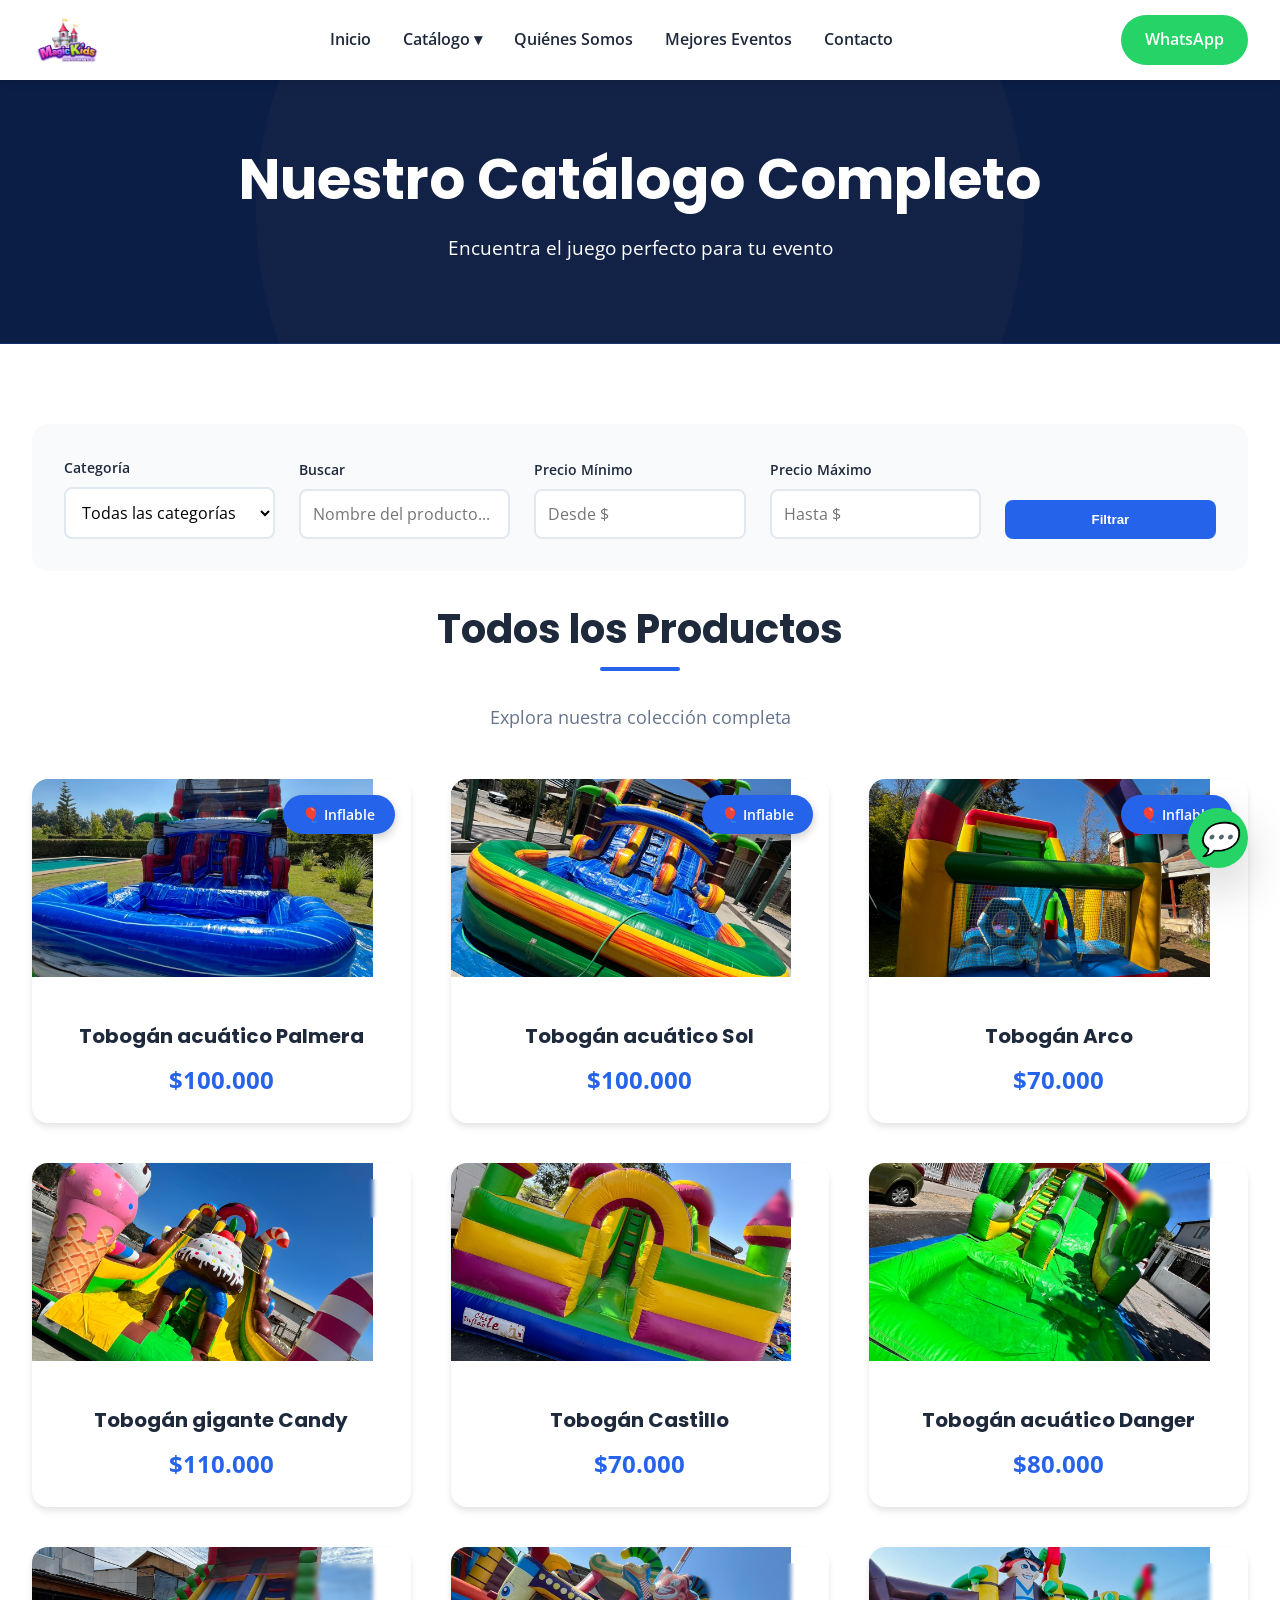
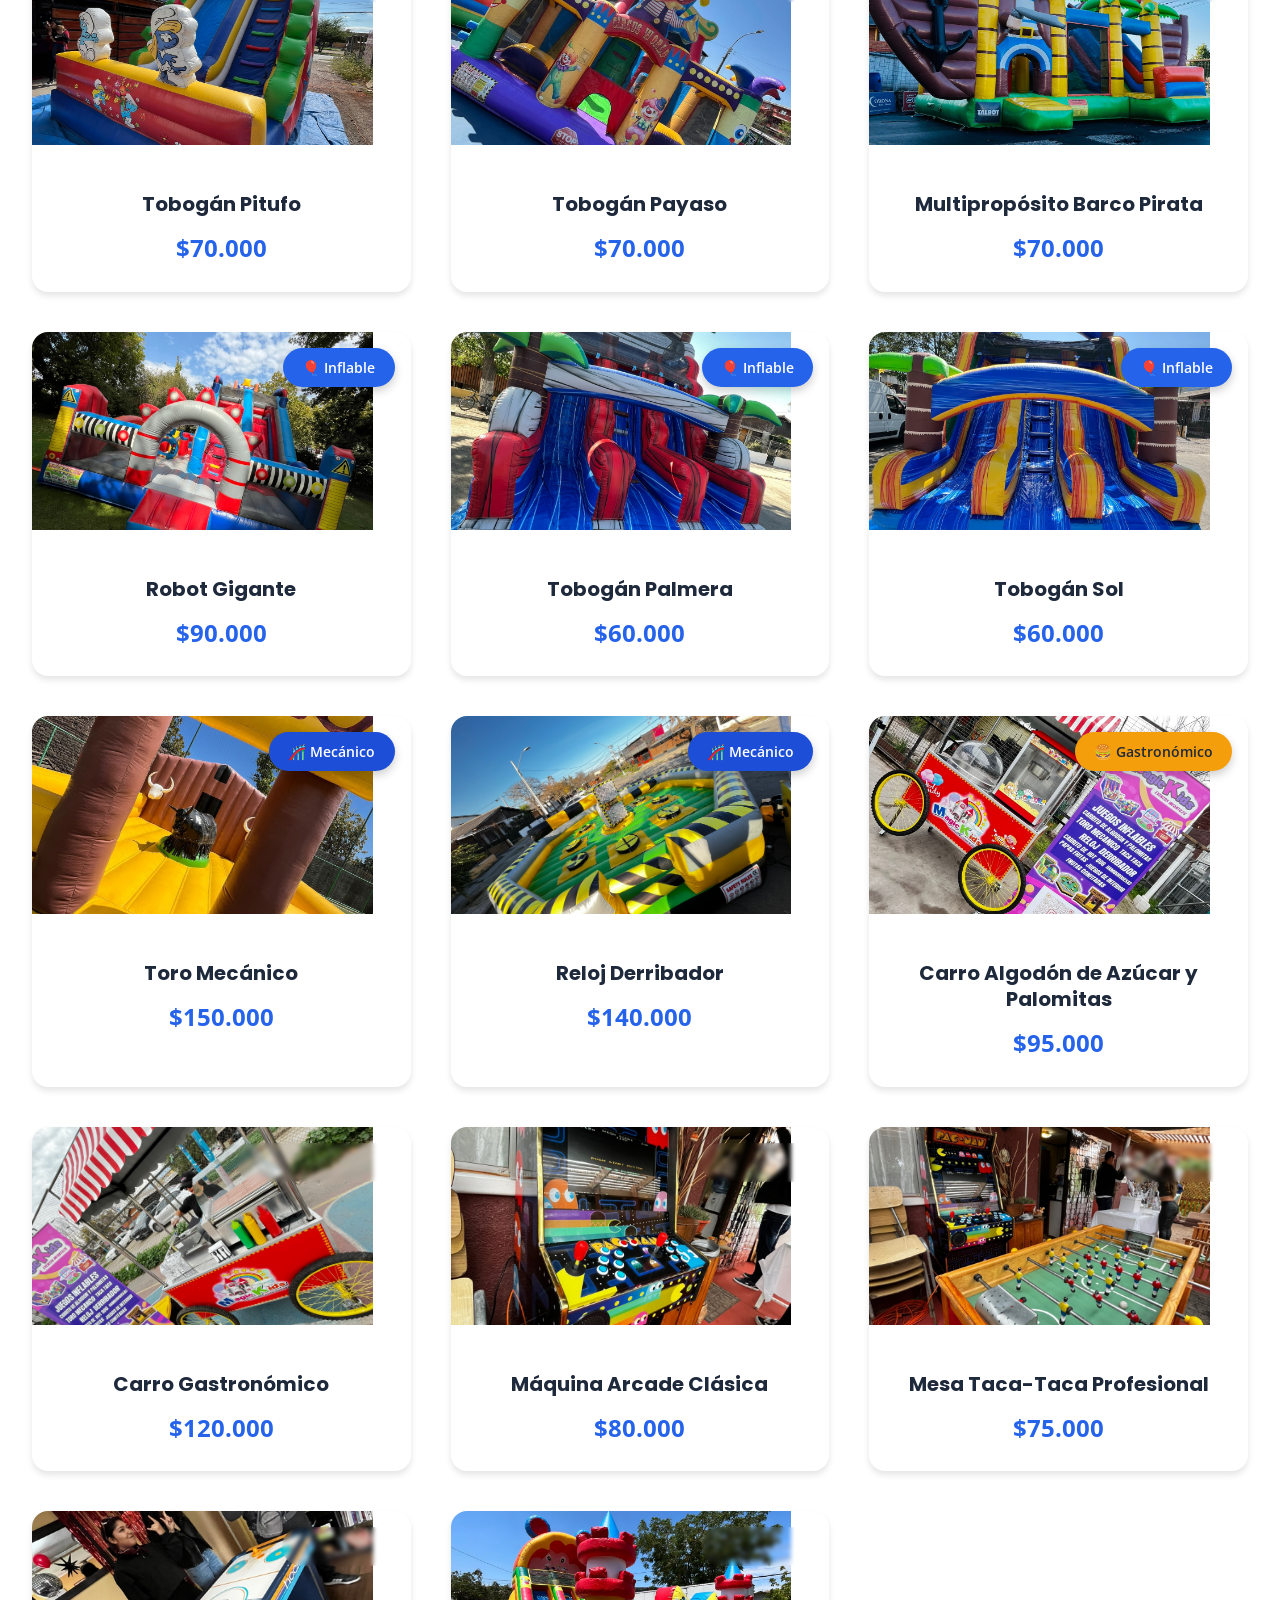
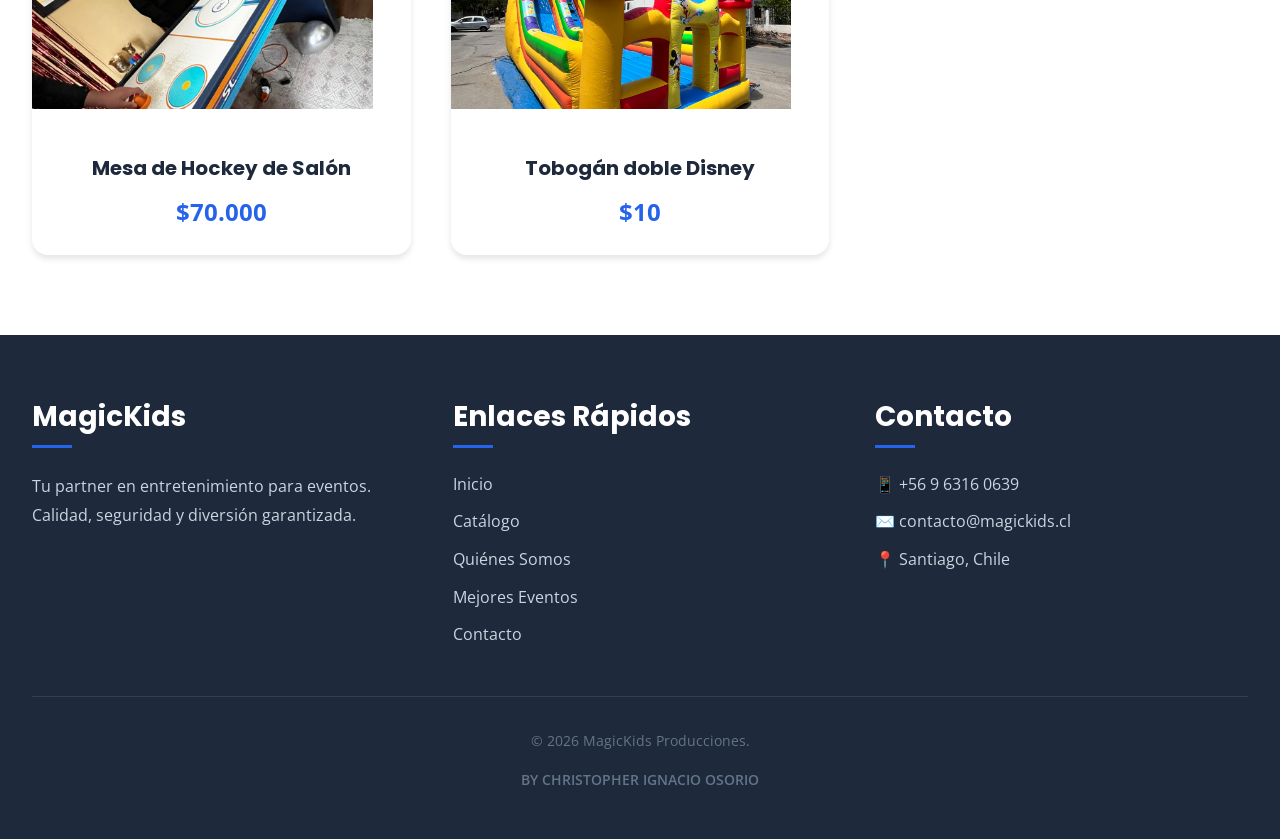
==== catalogo.html @ a9034b14 "mejorando diseño casi listo" ====
<!DOCTYPE html>
<html lang="es">
<head>
  <meta charset="UTF-8">
  <meta name="viewport" content="width=device-width, initial-scale=1.0">
  <title>Catálogo | MagicKids</title>
  <link rel="stylesheet" href="css/styles.css">
  <link rel="preconnect" href="https://fonts.googleapis.com">
  <link rel="preconnect" href="https://fonts.gstatic.com" crossorigin>
  <link href="https://fonts.googleapis.com/css2?family=Open+Sans:wght@400;500;600;700&family=Poppins:wght@600;700;800&display=swap" rel="stylesheet">
</head>
<body>

  <!-- LOADER -->
  <div class="loader" id="loader">
    <div class="loader-spinner"></div>
  </div>

  <!-- WHATSAPP FLOATING BUTTON -->
  <a href="https://wa.me/56912345678" class="whatsapp-float" target="_blank">
    <i>💬</i>
  </a>

  <!-- HEADER -->
  <header class="navbar" id="navbar">
    <div class="nav-left">
      <a href="index.html">
        <img src="assents/imagenes/logo.png" alt="MagicKids Logo" class="logo">
      </a>
    </div>

    <button class="mobile-menu-btn" id="mobile-menu-btn">☰</button>

    <nav class="nav-center" id="nav-center">
      <a href="index.html" class="nav-link">Inicio</a>

      <div class="dropdown" id="catalogo-dropdown">
        <span class="nav-link dropdown-toggle">Catálogo ▾</span>
        <div class="dropdown-menu">
          <a href="catalogo.html">Todos los Productos</a>
          <a href="catalogo.html?categoria=inflables">Juegos Inflables</a>
          <a href="catalogo.html?categoria=mecanicos">Juegos Mecánicos</a>
          <a href="catalogo.html?categoria=interior">Juegos de Salón</a>
          <a href="catalogo.html?categoria=carros">Carros Gastronómicos</a>
        </div>
      </div>

      <a href="quienes-somos.html" class="nav-link">Quiénes Somos</a>
      <a href="eventos.html" class="nav-link">Mejores Eventos</a>
      <a href="contacto.html" class="nav-link">Contacto</a>
    </nav>

    <div class="nav-right">
      <a href="https://wa.me/56912345678" class="btn-whatsapp" target="_blank">
        <span>WhatsApp</span>
      </a>
    </div>
  </header>

  <!-- HERO SECTION -->
  <section class="detalle-hero">
    <div class="container">
      <div style="text-align: center;">
        <h1 style="color: white;">Nuestro Catálogo Completo</h1>
        <p style="font-size: 1.2rem; margin-top: 1rem; color: white;">Encuentra el juego perfecto para tu evento</p>
      </div>
    </div>
  </section>

  <!-- CATÁLOGO SECTION -->
  <section class="section productos-section">
    <div class="container">
      <div class="filtros-container">
        <div class="filtros-grid">
          <div class="filtro-group">
            <label for="categoria">Categoría</label>
            <select id="categoria">
              <option value="">Todas las categorías</option>
              <option value="inflables">Juegos Inflables</option>
              <option value="mecanicos">Juegos Mecánicos</option>
              <option value="interior">Juegos de Salón</option>
              <option value="carros">Carros Gastronómicos</option>
            </select>
          </div>
          <div class="filtro-group">
            <label for="busqueda">Buscar</label>
            <input type="text" id="busqueda" placeholder="Nombre del producto...">
          </div>
          <div class="filtro-group">
            <label for="precio-min">Precio Mínimo</label>
            <input type="number" id="precio-min" placeholder="Desde $">
          </div>
          <div class="filtro-group">
            <label for="precio-max">Precio Máximo</label>
            <input type="number" id="precio-max" placeholder="Hasta $">
          </div>
          <div class="filtro-group">
            <button class="btn-filtrar" id="btn-filtrar">Filtrar</button>
          </div>
        </div>
      </div>

      <div class="section-title">
        <h2 id="titulo-catalogo">Todos los Productos</h2>
        <p id="subtitulo-catalogo">Explora nuestra colección completa</p>
      </div>

      <div id="lista-productos">
        <!-- Se llenará con JavaScript -->
      </div>

      <div id="sin-resultados" style="text-align: center; padding: 3rem; display: none;">
        <h3>No se encontraron productos</h3>
        <p style="color: var(--gray); margin-top: 1rem;">Intenta ajustar los filtros o buscar otro término</p>
        <button class="btn btn-primary" style="margin-top: 1.5rem;" onclick="resetearFiltros()">Resetear Filtros</button>
      </div>
    </div>
  </section>

  <!-- FOOTER -->
  <footer class="footer">
    <div class="container">
      <div class="footer-grid">
        <div class="footer-col">
          <h3>MagicKids</h3>
          <p style="color: #cbd5e1; line-height: 1.8;">
            Tu partner en entretenimiento para eventos. Calidad, seguridad y diversión garantizada.
          </p>
        </div>
        <div class="footer-col">
          <h3>Enlaces Rápidos</h3>
          <div class="footer-links">
            <a href="index.html">Inicio</a>
            <a href="catalogo.html">Catálogo</a>
            <a href="quienes-somos.html">Quiénes Somos</a>
            <a href="eventos.html">Mejores Eventos</a>
            <a href="contacto.html">Contacto</a>
          </div>
        </div>
        <div class="footer-col">
          <h3>Contacto</h3>
          <div class="footer-contacto">
            <p>📱 +56 9 6316 0639</p>
            <p>✉️ contacto@magickids.cl</p>
            <p>📍 Santiago, Chile</p>
          </div>
        </div>
        
      </div>
      <div class="footer-bottom">
        <p>&copy; 2026 MagicKids Producciones.</p>
        <a href="https://wa.me/56937073605"> <p > BY CHRISTOPHER IGNACIO OSORIO</p></a>
      </div>
    </div>
  </footer>

  <script>
    // ==============================
    // VARIABLES GLOBALES
    // ==============================
    let productosGlobal = [];
    const WHATSAPP = "56912345678";

    // ==============================
    // CARGAR PRODUCTOS AL INICIAR
    // ==============================
    document.addEventListener('DOMContentLoaded', () => {
      // Ocultar loader después de 300ms
      setTimeout(() => {
        const loader = document.getElementById('loader');
        if (loader) loader.classList.add('hidden');
      }, 300);

      // Cargar productos
      fetch('data/productos.json')
        .then(response => {
          if (!response.ok) throw new Error('Error al cargar productos');
          return response.json();
        })
        .then(productos => {
          productosGlobal = productos;
          aplicarFiltroURL();
          configurarEventos();
        })
        .catch(error => {
          console.error('Error:', error);
          mostrarError('No se pudieron cargar los productos');
        });

      // Configurar navbar y menú móvil
      configurarNavbar();
    });

    // ==============================
    // CONFIGURAR EVENTOS DE FILTROS
    // ==============================
    function configurarEventos() {
      const btnFiltrar = document.getElementById('btn-filtrar');
      const categoria = document.getElementById('categoria');
      const busqueda = document.getElementById('busqueda');
      const precioMin = document.getElementById('precio-min');
      const precioMax = document.getElementById('precio-max');

      if (btnFiltrar) {
        btnFiltrar.addEventListener('click', aplicarFiltrosManuales);
      }

      if (categoria) {
        categoria.addEventListener('change', aplicarFiltrosManuales);
      }

      if (busqueda) {
        busqueda.addEventListener('keyup', (e) => {
          if (e.key === 'Enter') aplicarFiltrosManuales();
        });
      }

      if (precioMin) {
        precioMin.addEventListener('change', aplicarFiltrosManuales);
      }

      if (precioMax) {
        precioMax.addEventListener('change', aplicarFiltrosManuales);
      }
    }

    // ==============================
    // APLICAR FILTRO DESDE URL
    // ==============================
    function aplicarFiltroURL() {
      const params = new URLSearchParams(window.location.search);
      const categoria = params.get("categoria");

      if (!categoria) {
        actualizarTitulo('Todos los Productos', 'Explora nuestra colección completa');
        renderizar(productosGlobal);
        return;
      }

      const nombreCategoria = {
        'inflables': 'Juegos Inflables',
        'mecanicos': 'Juegos Mecánicos',
        'interior': 'Juegos de Salón',
        'carros': 'Carros Gastronómicos'
      }[categoria] || 'Productos';

      const descripcionCategoria = {
        'inflables': 'Toboganes, castillos y juegos inflables para todas las edades',
        'mecanicos': 'Juegos mecánicos emocionantes para tu evento',
        'interior': 'Entretenimiento para espacios cerrados',
        'carros': 'Carros gastronómicos para deleitar a tus invitados'
      }[categoria] || 'Nuestra selección de productos';

      actualizarTitulo(nombreCategoria, descripcionCategoria);

      const filtrados = productosGlobal.filter(p => p.categoria === categoria);
      renderizar(filtrados);
    }

    // ==============================
    // APLICAR FILTROS MANUALES
    // ==============================
    function aplicarFiltrosManuales() {
      const categoria = document.getElementById('categoria')?.value || '';
      const busqueda = document.getElementById('busqueda')?.value.toLowerCase() || '';
      const precioMin = document.getElementById('precio-min')?.value || '';
      const precioMax = document.getElementById('precio-max')?.value || '';

      let filtrados = [...productosGlobal];

      // Filtro por categoría
      if (categoria) {
        filtrados = filtrados.filter(p => p.categoria === categoria);
      }

      // Filtro por búsqueda
      if (busqueda) {
        filtrados = filtrados.filter(p => 
          p.nombre.toLowerCase().includes(busqueda) ||
          p.descripcion.toLowerCase().includes(busqueda)
        );
      }

      // Filtro por precio mínimo
      if (precioMin) {
        filtrados = filtrados.filter(p => p.precio >= parseInt(precioMin));
      }

      // Filtro por precio máximo
      if (precioMax) {
        filtrados = filtrados.filter(p => p.precio <= parseInt(precioMax));
      }

      // Actualizar título
      if (categoria || busqueda || precioMin || precioMax) {
        actualizarTitulo('Resultados de Búsqueda', `${filtrados.length} productos encontrados`);
      } else {
        actualizarTitulo('Todos los Productos', 'Explora nuestra colección completa');
      }

      renderizar(filtrados);
    }

    // ==============================
    // ACTUALIZAR TÍTULO Y SUBTÍTULO
    // ==============================
    function actualizarTitulo(titulo, subtitulo) {
      const tituloEl = document.getElementById('titulo-catalogo');
      const subtituloEl = document.getElementById('subtitulo-catalogo');
      
      if (tituloEl) tituloEl.textContent = titulo;
      if (subtituloEl) subtituloEl.textContent = subtitulo;
    }

    // ==============================
    // RENDERIZAR PRODUCTOS
    // ==============================
    function renderizar(productos) {
      const contenedor = document.getElementById("lista-productos");
      const sinResultados = document.getElementById("sin-resultados");

      if (!contenedor) return;

      // Mostrar u ocultar mensaje de sin resultados
      if (sinResultados) {
        sinResultados.style.display = productos.length === 0 ? 'block' : 'none';
      }

      contenedor.innerHTML = "";

      if (productos.length === 0) {
        contenedor.innerHTML = '<p style="text-align: center; padding: 2rem; color: var(--gray);">No hay productos para mostrar.</p>';
        return;
      }

      productos.forEach(p => {
        // Verificar disponibilidad (por defecto true si no existe el campo)
        const disponible = p.disponible !== false && p.disponible !== undefined ? p.disponible : true;

        // Clases y textos para badges
        const badgeClass = disponible 
          ? {
              'inflables': 'badge-inflables',
              'mecanicos': 'badge-mecanicos',
              'interior': 'badge-interior',
              'carros': 'badge-carros'
            }[p.categoria] || 'badge-inflables'
          : 'badge-no-disponible';

        const badgeText = disponible
          ? {
              'inflables': '🎈 Inflable',
              'mecanicos': '🎢 Mecánico',
              'interior': '🎮 Interior',
              'carros': '🍔 Gastronómico'
            }[p.categoria] || 'Producto'
          : '❌ NO DISPONIBLE';

        const card = document.createElement("div");
        card.className = `producto ${disponible ? '' : 'producto-no-disponible'}`;
        
        card.innerHTML = `
          <div class="img-box">
            <span class="producto-badge ${badgeClass}">${badgeText}</span>
            <img src="assents/imagenes/${p.imagenes[0]}" alt="${p.nombre}">
          </div>
          <div class="producto-info">
            <h3>${p.nombre}</h3>
            <p>$${p.precio.toLocaleString('es-CL')}</p>
          </div>
        `;

        // Solo permitir clic si está disponible
        if (disponible) {
          card.onclick = () => {
            window.location.href = `detalle-producto.html?id=${p.id}`;
          };
        }

        contenedor.appendChild(card);
      });
    }

    // ==============================
    // RESETAR FILTROS
    // ==============================
    function resetearFiltros() {
      if (document.getElementById('categoria')) document.getElementById('categoria').value = '';
      if (document.getElementById('busqueda')) document.getElementById('busqueda').value = '';
      if (document.getElementById('precio-min')) document.getElementById('precio-min').value = '';
      if (document.getElementById('precio-max')) document.getElementById('precio-max').value = '';
      
      // Resetear URL
      window.history.pushState({}, '', 'catalogo.html');
      
      // Volver a cargar todos los productos
      actualizarTitulo('Todos los Productos', 'Explora nuestra colección completa');
      renderizar(productosGlobal);
    }

    // ==============================
    // MOSTRAR ERROR
    // ==============================
    function mostrarError(mensaje) {
      const contenedor = document.getElementById("lista-productos");
      if (contenedor) {
        contenedor.innerHTML = `
          <div style="text-align: center; padding: 3rem; background: white; border-radius: 16px; box-shadow: var(--shadow-sm);">
            <div style="font-size: 3rem; margin-bottom: 1rem;">⚠️</div>
            <h3 style="color: var(--danger); margin-bottom: 1rem;">Error</h3>
            <p style="color: var(--gray); margin-bottom: 1.5rem;">${mensaje}</p>
            <button class="btn btn-primary" onclick="location.reload()">Recargar Página</button>
          </div>
        `;
      }
    }

    // ==============================
    // CONFIGURAR NAVBAR
    // ==============================
    function configurarNavbar() {
      // Efecto scroll navbar
      window.addEventListener('scroll', () => {
        const navbar = document.getElementById('navbar');
        if (navbar) {
          navbar.classList.toggle('scrolled', window.scrollY > 50);
        }
      });

      // Menú móvil
      const mobileMenuBtn = document.getElementById('mobile-menu-btn');
      const navCenter = document.getElementById('nav-center');
      const dropdownToggle = document.querySelector('.dropdown-toggle');

      if (mobileMenuBtn && navCenter) {
        mobileMenuBtn.addEventListener('click', () => {
          navCenter.classList.toggle('active');
          mobileMenuBtn.textContent = navCenter.classList.contains('active') ? '✕' : '☰';
        });
      }

      if (dropdownToggle) {
        dropdownToggle.addEventListener('click', (e) => {
          if (window.innerWidth <= 768) {
            e.preventDefault();
            document.querySelector('.dropdown').classList.toggle('active');
          }
        });
      }
    }
  </script>
</body>
</html>
---- css/styles.css ----
/* ========================================
   MAGIC KIDS - ESTILOS COMPLETOS
   ======================================== */




/* ===== HERO SECTION (FIX CENTRADO) ===== */
.hero {
  height: calc(100vh - 80px);
  position: relative;
  overflow: hidden;
  background: black;
  display: flex;
  align-items: center;
  justify-content: center;
  text-align: center;
}

/* VIDEO */
.hero-video {
  position: absolute;
  inset: 0;
  width: 100%;
  height: 100%;
  object-fit: cover;
  z-index: 0;
}

/* OVERLAY */
.hero-overlay {
  position: absolute;
  inset: 0;
  background: linear-gradient(
    rgba(0, 0, 0, 0.55),
    rgba(0, 0, 0, 0.55)
  );
  z-index: 1;
}

/* CONTENIDO */
.hero-content {
  position: relative;
  z-index: 2;
  max-width: 900px;
  padding: 0 2rem;
  display: flex;
  flex-direction: column;
  align-items: center;
}

/* TEXTO */
.hero-content h1 {
  font-size: 4rem;
  margin-bottom: 1.5rem;
  color: white;
  text-shadow: 0 4px 20px rgba(0,0,0,0.6);
}

.hero-content p {
  font-size: 1.5rem;
  margin-bottom: 2.5rem;
  color: rgba(255,255,255,0.95);
  text-shadow: 0 2px 10px rgba(0,0,0,0.5);
}

/* BOTONES */
.hero-buttons {
  display: flex;
  gap: 1rem;
  justify-content: center;
}

/* RESPONSIVE */
@media (max-width: 768px) {
  .hero-content h1 {
    font-size: 2.4rem;
  }

  .hero-content p {
    font-size: 1.15rem;
  }

  .hero-buttons {
    flex-direction: column;
    width: 100%;
  }

  .hero-buttons a {
    width: 100%;
    text-align: center;
  }
}




/* ===== VARIABLES GLOBALES ===== */
:root {
  --primary: #2563eb;
  --primary-dark: #1d4ed8;
  --secondary: #1d4ed8;
  --secondary-dark: #ea580c;
  --dark: #1e293b;
  --light: #f8fafc;
  --gray: #64748b;
  --success: #10b981;
  --warning: #f59e0b;
  --danger: #ef4444;
  --shadow-sm: 0 4px 6px rgba(0,0,0,0.1);
  --shadow-md: 0 10px 25px rgba(0,0,0,0.15);
  --shadow-lg: 0 20px 50px rgba(0,0,0,0.2);
  --radius-sm: 8px;
  --radius-md: 16px;
  --radius-lg: 24px;
  --radius-full: 9999px;
  --transition: all 0.3s ease;
}

/* ===== RESET Y BASE ===== */
* {
  margin: 0;
  padding: 0;
  box-sizing: border-box;
}

html {
  scroll-behavior: smooth;
}

body {
  font-family: 'Open Sans', -apple-system, BlinkMacSystemFont, 'Segoe UI', Roboto, sans-serif;
  background-color: var(--light);
  color: var(--dark);
  line-height: 1.6;
  overflow-x: hidden;
}

/* ===== TYPOGRAPHY ===== */
h1, h2, h3, h4, h5, h6 {
  font-family: 'Poppins', 'Open Sans', sans-serif;
  font-weight: 700;
  line-height: 1.3;
  margin-bottom: 1rem;
  color: var(--dark);
}

h1 { font-size: 3.5rem; }
h2 { font-size: 2.5rem; }
h3 { font-size: 1.75rem; }
h4 { font-size: 1.5rem; }
h5 { font-size: 1.25rem; }
h6 { font-size: 1rem; }

p {
  margin-bottom: 1rem;
  color: var(--gray);
}

a {
  text-decoration: none;
  color: inherit;
  transition: var(--transition);
}

img {
  max-width: 100%;
  height: auto;
  display: block;
}

/* ===== UTILITIES ===== */
.container {
  width: 100%;
  max-width: 1400px;
  margin: 0 auto;
  padding: 0 2rem;
}

.section {
  padding: 5rem 0;
}

.section-title {
  text-align: center;
  margin-bottom: 3rem;
}

.section-title h2 {
  font-size: 2.5rem;
  color: var(--dark);
  position: relative;
  display: inline-block;
  padding-bottom: 1rem;
}

.section-title h2::after {
  content: '';
  position: absolute;
  bottom: 0;
  left: 50%;
  transform: translateX(-50%);
  width: 80px;
  height: 4px;
  background: var(--primary);
  border-radius: var(--radius-full);
}

.section-title p {
  color: var(--gray);
  margin-top: 1rem;
  font-size: 1.1rem;
}

.btn {
  display: inline-block;
  padding: 1rem 2.5rem;
  border-radius: var(--radius-full);
  font-weight: 600;
  text-align: center;
  cursor: pointer;
  transition: var(--transition);
  border: none;
  font-size: 1rem;
}

.btn-primary {
  background: var(--primary);
  color: white;
}

.btn-primary:hover {
  background: var(--primary-dark);
  transform: translateY(-2px);
  box-shadow: var(--shadow-md);
}

.btn-secondary {
  background: var(--secondary);
  color: white;
}

.btn-secondary:hover {
  background: var(--secondary-dark);
  transform: translateY(-2px);
  box-shadow: var(--shadow-md);
}

.btn-outline {
  background: transparent;
  border: 2px solid var(--primary);
  color: var(--primary);
}

.btn-outline:hover {
  background: var(--primary);
  color: white;
}

/* ===== NAVBAR ===== */
.navbar {
  position: sticky;
  top: 0;
  height: 80px;
  background: white;
  display: flex;
  align-items: center;
  justify-content: space-between;
  padding: 0 2rem;
  box-shadow: var(--shadow-sm);
  z-index: 1000;
  transition: var(--transition);
}

.navbar.scrolled {
  height: 70px;
  box-shadow: var(--shadow-md);
}

.nav-left {
  display: flex;
  align-items: center;
}

.logo {
  height: 50px;
  transition: var(--transition);
}

.logo:hover {
  transform: scale(1.05);
}

.nav-center {
  display: flex;
  align-items: center;
  gap: 2rem;
}

.nav-link {
  font-weight: 600;
  color: var(--dark);
  position: relative;
  padding: 0.5rem 0;
}

.nav-link::after {
  content: '';
  position: absolute;
  bottom: 0;
  left: 0;
  width: 0;
  height: 2px;
  background: var(--primary);
  transition: var(--transition);
}

.nav-link:hover::after {
  width: 100%;
}

.nav-link:hover {
  color: var(--primary);
}

.dropdown {
  position: relative;
}

.dropdown-menu {
  position: absolute;
  top: 100%;
  left: 0;
  background: white;
  border-radius: var(--radius-md);
  box-shadow: var(--shadow-lg);
  display: none;
  flex-direction: column;
  min-width: 240px;
  padding: 1rem 0;
  z-index: 1001;
  opacity: 0;
  transform: translateY(10px);
  transition: var(--transition);
}

.dropdown:hover .dropdown-menu {
  display: flex;
  opacity: 1;
  transform: translateY(0);
}

.dropdown-menu a {
  padding: 0.75rem 1.5rem;
  color: var(--dark);
  font-weight: 500;
}

.dropdown-menu a:hover {
  background: var(--light);
  color: var(--primary);
  padding-left: 1.75rem;
}

.nav-right {
  display: flex;
  align-items: center;
  gap: 1rem;
}

.btn-whatsapp {
  background: #25d366;
  color: white;
  padding: 0.75rem 1.5rem;
  border-radius: var(--radius-full);
  display: flex;
  align-items: center;
  gap: 0.5rem;
  font-weight: 600;
}

.btn-whatsapp:hover {
  background: #128c7e;
  transform: translateY(-2px);
  box-shadow: var(--shadow-md);
}

/* Mobile Menu */
.mobile-menu-btn {
  display: none;
  background: none;
  border: none;
  font-size: 1.5rem;
  cursor: pointer;
  color: var(--dark);
}

/* ===== HERO SECTION ===== */
.hero {
  height: calc(100vh - 80px);
  display: flex;
  flex-direction: column;
  justify-content: center;
  align-items: center;
  background: linear-gradient(135deg, var(--primary) 0%, #b700ff 100%);
  color: white;
  text-align: center;
  padding: 0 2rem;
  position: relative;
  overflow: hidden;
}

.hero::before {
  content: '';
  position: absolute;
  top: 0;
  left: 0;
  width: 100%;
  height: 100%;
  background: url('data:image/svg+xml;utf8,<svg xmlns="http://www.w3.org/2000/svg" viewBox="0 0 100 100" preserveAspectRatio="none"><circle cx="20" cy="20" r="5" fill="rgba(255,255,255,0.1)"/><circle cx="60" cy="40" r="8" fill="rgba(255,255,255,0.1)"/><circle cx="80" cy="70" r="6" fill="rgba(255,255,255,0.1)"/></svg>');
  background-size: 400px;
  opacity: 0.3;
}

.hero h1 {
  font-size: 4rem;
  margin-bottom: 1.5rem;
  text-shadow: 0 2px 10px rgba(0,0,0,0.2);
  animation: fadeInDown 1s ease;
}

.hero p {
  font-size: 1.5rem;
  margin-bottom: 2.5rem;
  max-width: 700px;
  color: rgba(255,255,255,0.95);
  animation: fadeInUp 1s ease 0.3s both;
}

.hero-buttons {
  display: flex;
  gap: 1rem;
  animation: fadeIn 1s ease 0.6s both;
}

@keyframes fadeInDown {
  from {
    opacity: 0;
    transform: translateY(-30px);
  }
  to {
    opacity: 1;
    transform: translateY(0);
  }
}

@keyframes fadeInUp {
  from {
    opacity: 0;
    transform: translateY(30px);
  }
  to {
    opacity: 1;
    transform: translateY(0);
  }
}

@keyframes fadeIn {
  from { opacity: 0; }
  to { opacity: 1; }
}

/* ===== DESTACADOS SECTION ===== */
.destacados {
  background: white;
}

.destacados-grid {
  display: grid;
  grid-template-columns: repeat(auto-fill, minmax(280px, 1fr));
  gap: 2rem;
  margin-top: 3rem;
}

/* ===== CATEGORÍAS SECTION ===== */
.categorias {
  background: linear-gradient(135deg, #f0f9ff 0%, #e0f2fe 100%);
}

.categorias-grid {
  display: grid;
  grid-template-columns: repeat(auto-fit, minmax(220px, 1fr));
  gap: 2rem;
  margin-top: 3rem;
}

.categoria-card {
  background: white;
  border-radius: var(--radius-md);
  padding: 2rem;
  text-align: center;
  box-shadow: var(--shadow-sm);
  transition: var(--transition);
  cursor: pointer;
}

.categoria-card:hover {
  transform: translateY(-10px);
  box-shadow: var(--shadow-lg);
}

.categoria-icon {
  width: 80px;
  height: 80px;
  margin: 0 auto 1.5rem;
  background: var(--primary);
  border-radius: var(--radius-full);
  display: flex;
  align-items: center;
  justify-content: center;
  color: white;
  font-size: 2rem;
}

.categoria-card.inflables .categoria-icon { background: var(--primary); }
.categoria-card.mecanicos .categoria-icon { background: var(--secondary); }
.categoria-card.interior .categoria-icon { background: var(--success); }
.categoria-card.carros .categoria-icon { background: var(--warning); }

/* ===== EVENTOS PREVIEW ===== */
.eventos-preview {
  background: white;
}

.eventos-grid {
  display: grid;
  grid-template-columns: repeat(auto-fit, minmax(300px, 1fr));
  gap: 2rem;
  margin-top: 3rem;
}

.evento-card {
  border-radius: var(--radius-md);
  overflow: hidden;
  box-shadow: var(--shadow-sm);
  transition: var(--transition);
}

.evento-card:hover {
  transform: translateY(-5px);
  box-shadow: var(--shadow-md);
}

.evento-img {
  height: 200px;
  background: var(--primary);
  display: flex;
  align-items: center;
  justify-content: center;
  color: white;
  font-size: 3rem;
}

.evento-info {
  padding: 1.5rem;
  background: white;
}

/* ===== PRODUCTOS SECTION ===== */
.productos-section {
  background: white;
}

.filtros-container {
  background: var(--light);
  padding: 2rem;
  border-radius: var(--radius-md);
  margin-bottom: 2rem;
}

.filtros-grid {
  display: grid;
  grid-template-columns: repeat(auto-fit, minmax(200px, 1fr));
  gap: 1.5rem;
  align-items: end;
}

.filtro-group {
  display: flex;
  flex-direction: column;
  gap: 0.5rem;
}

.filtro-group label {
  font-weight: 600;
  color: var(--dark);
  font-size: 0.9rem;
}

.filtro-group select,
.filtro-group input {
  padding: 0.75rem;
  border: 2px solid #e2e8f0;
  border-radius: var(--radius-sm);
  background: white;
  font-family: inherit;
  font-size: 1rem;
}

.filtro-group select:focus,
.filtro-group input:focus {
  outline: none;
  border-color: var(--primary);
}

.btn-filtrar {
  background: var(--primary);
  color: white;
  border: none;
  padding: 0.75rem 2rem;
  border-radius: var(--radius-sm);
  font-weight: 600;
  cursor: pointer;
  transition: var(--transition);
}

.btn-filtrar:hover {
  background: var(--primary-dark);
}

#lista-productos {
  display: grid;
  grid-template-columns: repeat(auto-fill, minmax(280px, 1fr));
  gap: 2.5rem;
  margin-top: 2rem;
}

.producto {
  background: white;
  border-radius: var(--radius-md);
  overflow: hidden;
  box-shadow: var(--shadow-sm);
  transition: var(--transition);
  cursor: pointer;
}

.producto:hover {
  transform: translateY(-10px);
  box-shadow: var(--shadow-lg);
}

.producto-badge {
  position: absolute;
  top: 1rem;
  right: 1rem;
  padding: 0.5rem 1rem;
  border-radius: var(--radius-full);
  font-weight: 600;
  font-size: 0.85rem;
  color: white;
}

.badge-inflables { background: var(--primary); }
.badge-mecanicos { background: var(--secondary); }
.badge-interior { background: var(--success); }
.badge-carros { background: var(--warning); color: var(--dark); }

.img-box {
  position: relative;
  height: 220px;
  background: linear-gradient(135deg, #dbeafe 0%, #bfdbfe 100%);
  display: flex;
  align-items: center;
  justify-content: center;
  overflow: hidden;
}

.img-box img {
  max-height: 90%;
  max-width: 90%;
  object-fit: contain;
  transition: var(--transition);
}

/* ===== AJUSTE DEFINITIVO TARJETAS DE PRODUCTO - IMAGEN SIN BORDES BLANCOS ===== */
/* Tarjeta completa */
.producto {
  background: white !important;
  border-radius: var(--radius-md) !important;
  overflow: hidden !important; /* IMPORTANTE: recorta la imagen al borde */
  box-shadow: var(--shadow-sm) !important;
  transition: var(--transition) !important;
  cursor: pointer !important;
  display: flex !important;
  flex-direction: column !important;
  height: auto !important; /* Altura automática */
}

/* CONTENEDOR DE IMAGEN: OCUPA TODO EL ANCHO Y ES CUADRADO */
.img-box {
  position: relative !important;
  width: 100% !important;
  padding-top: 100% !important; /* Hace que sea CUADRADO (1:1) */
  background: transparent !important; /* Sin fondo */
  margin: 0 !important;
  padding: 0 !important;
  overflow: hidden !important; /* Recorta cualquier desbordamiento */
  padding-top: 100%; /* Crea un cuadrado perfecto */
  position: relative;
}

/* IMAGEN: OCUPA TODO EL CUADRADO SIN BORDES BLANCOS */
.img-box img {
  position: absolute !important;
  top: 0 !important;
  left: 0 !important;
  width: 100% !important;
  height: 100% !important;
  object-fit: cover !important; /* CUBRE TODO EL CUADRADO (sin bordes blancos) */
  object-position: center !important; /* Centra la imagen */
  display: block !important;
  transition: transform 0.4s ease !important;
  border-radius: 0 !important; /* Sin bordes redondeados en la imagen */
  margin: 0 !important;
  padding: 0 !important;
}

/* Efecto hover: zoom suave */
.producto:hover .img-box img {
  transform: scale(1.08) !important;
}

/* BADGE: flotando sobre la imagen */
.producto-badge {
  position: absolute !important;
  top: 1rem !important;
  right: 1rem !important;
  z-index: 10 !important;
  padding: 0.5rem 1.2rem !important;
  border-radius: 20px !important;
  font-size: 0.9rem !important;
  font-weight: 600 !important;
  box-shadow: 0 4px 10px rgba(0,0,0,0.2) !important;
  backdrop-filter: blur(2px) !important;
}

/* INFORMACIÓN DEL PRODUCTO: debajo de la imagen */
.producto-info {
  padding: 1.5rem !important; /* Espacio interior */
  text-align: center !important; /* Texto centrado */
  flex-grow: 1 !important;
  display: flex !important;
  flex-direction: column !important;
  gap: 0.75rem !important;
}

/* Título del producto */
.producto-info h3 {
  font-size: 1.25rem !important;
  margin: 0 !important;
  color: var(--dark) !important;
  font-weight: 700 !important;
  line-height: 1.3 !important;
}

/* Precio */
.producto-info p {
  color: var(--primary) !important;
  font-weight: 700 !important;
  font-size: 1.5rem !important;
  margin: 0 !important;
}

/* ===== RESPONSIVE ===== */
@media (max-width: 768px) {
  .img-box {
    padding-top: 100% !important; /* Mantiene proporción cuadrada */
  }
  
  .producto-info {
    padding: 1.25rem !important;
  }
  
  .producto-info h3 {
    font-size: 1.15rem !important;
  }
  
  .producto-info p {
    font-size: 1.35rem !important;
  }
}

@media (max-width: 480px) {
  .img-box {
    padding-top: 100% !important;
  }
  
  .producto-info {
    padding: 1rem !important;
    gap: 0.5rem !important;
  }
  
  .producto-info h3 {
    font-size: 1.1rem !important;
  }
  
  .producto-info p {
    font-size: 1.25rem !important;
  }
  
  .producto-badge {
    font-size: 0.85rem !important;
    padding: 0.4rem 1rem !important;
  }
}

/* ===== PRODUCTOS NO DISPONIBLES ===== */
.producto-no-disponible {
  position: relative !important;
  opacity: 0.65 !important;
  cursor: not-allowed !important;
}

.producto-no-disponible::after {
  content: '❌ NO DISPONIBLE' !important;
  position: absolute !important;
  top: 50% !important;
  left: 50% !important;
  transform: translate(-50%, -50%) !important;
  background: rgba(239, 68, 68, 0.9) !important;
  color: white !important;
  padding: 0.75rem 1.5rem !important;
  border-radius: var(--radius-full) !important;
  font-weight: 700 !important;
  font-size: 0.95rem !important;
  z-index: 15 !important;
  box-shadow: 0 10px 30px rgba(0,0,0,0.3) !important;
  width: 90% !important;
  text-align: center !important;
}

.producto-no-disponible .producto-badge {
  background: var(--danger) !important;
}

/* ===== QUIÉNES SOMOS ===== */
.quienes-somos-hero {
  background: linear-gradient(rgba(0,0,0,0.7), rgba(0,0,0,0.7)), url('data:image/svg+xml;utf8,<svg xmlns="http://www.w3.org/2000/svg" width="100" height="100" viewBox="0 0 100 100"><rect width="100" height="100" fill="%232563eb"/><circle cx="30" cy="30" r="20" fill="rgba(255,255,255,0.1)"/></svg>');
  background-size: cover;
  background-position: center;
  color: white;
  padding: 6rem 0;
  text-align: center;
}

.mision-vision {
  display: grid;
  grid-template-columns: repeat(auto-fit, minmax(300px, 1fr));
  gap: 3rem;
  margin-top: 4rem;
}

.mision-card, .vision-card {
  background: white;
  padding: 2.5rem;
  border-radius: var(--radius-md);
  box-shadow: var(--shadow-sm);
  text-align: center;
}

.mision-card {
  border-top: 4px solid var(--primary);
}

.vision-card {
  border-top: 4px solid var(--secondary);
}

.equipo-grid {
  display: grid;
  grid-template-columns: repeat(auto-fit, minmax(250px, 1fr));
  gap: 2.5rem;
  margin-top: 4rem;
}

.miembro-card {
  background: white;
  border-radius: var(--radius-md);
  overflow: hidden;
  box-shadow: var(--shadow-sm);
  text-align: center;
}

.miembro-img {
  height: 300px;
  background: var(--primary);
  display: flex;
  align-items: center;
  justify-content: center;
  color: white;
  font-size: 4rem;
}

.miembro-info {
  padding: 1.5rem;
}

.miembro-info h3 {
  color: var(--dark);
  margin-bottom: 0.25rem;
}

.miembro-info p {
  color: var(--gray);
  font-weight: 600;
  margin-bottom: 0;
}

.estadisticas {
  background: linear-gradient(135deg, var(--primary) 0%, var(--secondary) 100%);
  color: white;
  padding: 4rem 0;
  margin-top: 4rem;
}

.estadisticas-grid {
  display: grid;
  grid-template-columns: repeat(auto-fit, minmax(200px, 1fr));
  gap: 2rem;
  text-align: center;
}

.estadistica-number {
  font-size: 3rem;
  font-weight: 700;
  margin-bottom: 0.5rem;
}

.estadistica-label {
  font-size: 1.1rem;
  opacity: 0.9;
}

/* ===== MEJORES EVENTOS ===== */
.eventos-hero {
  background: linear-gradient(rgba(0,0,0,0.7), rgba(0,0,0,0.7)), url('data:image/svg+xml;utf8,<svg xmlns="http://www.w3.org/2000/svg" width="100" height="100" viewBox="0 0 100 100"><rect width="100" height="100" fill="%23f97316"/><circle cx="50" cy="50" r="30" fill="rgba(255,255,255,0.1)"/></svg>');
  background-size: cover;
  background-position: center;
  color: white;
  padding: 6rem 0;
  text-align: center;
}

.galeria-filtros {
  display: flex;
  justify-content: center;
  gap: 1rem;
  flex-wrap: wrap;
  margin-bottom: 2rem;
}

.galeria-filtro {
  padding: 0.75rem 1.5rem;
  background: white;
  color: var(--dark);
  border-radius: var(--radius-full);
  cursor: pointer;
  transition: var(--transition);
  border: 2px solid transparent;
}

.galeria-filtro.active,
.galeria-filtro:hover {
  background: var(--primary);
  color: white;
}

.galeria-grid {
  display: grid;
  grid-template-columns: repeat(auto-fill, minmax(300px, 1fr));
  gap: 1.5rem;
  margin-top: 2rem;
}

.galeria-item {
  border-radius: var(--radius-md);
  overflow: hidden;
  box-shadow: var(--shadow-sm);
  position: relative;
  cursor: pointer;
  height: 300px;
  background: var(--primary);
  display: flex;
  align-items: center;
  justify-content: center;
  color: white;
  font-size: 3rem;
}

.galeria-item:hover {
  transform: scale(1.05);
  box-shadow: var(--shadow-lg);
}

.testimonios {
  background: var(--light);
  margin-top: 4rem;
}

.testimonios-grid {
  display: grid;
  grid-template-columns: repeat(auto-fit, minmax(300px, 1fr));
  gap: 2rem;
  margin-top: 3rem;
}

.testimonio-card {
  background: white;
  padding: 2rem;
  border-radius: var(--radius-md);
  box-shadow: var(--shadow-sm);
  position: relative;
}

.testimonio-card::before {
  content: '"';
  position: absolute;
  top: -20px;
  left: 10px;
  font-size: 5rem;
  color: var(--primary);
  opacity: 0.2;
  font-family: Georgia, serif;
}

.testimonio-texto {
  margin-bottom: 1.5rem;
  font-style: italic;
  color: var(--dark);
}

.testimonio-autor {
  display: flex;
  align-items: center;
  gap: 1rem;
}

.testimonio-img {
  width: 50px;
  height: 50px;
  border-radius: var(--radius-full);
  background: var(--primary);
  display: flex;
  align-items: center;
  justify-content: center;
  color: white;
  font-weight: bold;
}

.testimonio-info h4 {
  color: var(--dark);
  margin-bottom: 0.25rem;
}

.testimonio-info p {
  color: var(--gray);
  margin-bottom: 0;
  font-size: 0.9rem;
}

/* ===== CONTACTO ===== */
.contacto-hero {
  background: linear-gradient(rgba(0,0,0,0.7), rgba(0,0,0,0.7)), url('data:image/svg+xml;utf8,<svg xmlns="http://www.w3.org/2000/svg" width="100" height="100" viewBox="0 0 100 100"><rect width="100" height="100" fill="%2310b981"/><circle cx="50" cy="50" r="30" fill="rgba(255,255,255,0.1)"/></svg>');
  background-size: cover;
  background-position: center;
  color: white;
  padding: 6rem 0;
  text-align: center;
}

.contacto-grid {
  display: grid;
  grid-template-columns: repeat(auto-fit, minmax(300px, 1fr));
  gap: 3rem;
  margin-top: 3rem;
}

.contacto-info {
  background: white;
  padding: 2.5rem;
  border-radius: var(--radius-md);
  box-shadow: var(--shadow-sm);
}

.contacto-info h3 {
  color: var(--dark);
  margin-bottom: 1.5rem;
  padding-bottom: 1rem;
  border-bottom: 2px solid var(--light);
}

.contacto-dato {
  display: flex;
  align-items: flex-start;
  gap: 1rem;
  margin-bottom: 1.5rem;
}

.contacto-icono {
  width: 40px;
  height: 40px;
  background: var(--primary);
  border-radius: var(--radius-full);
  display: flex;
  align-items: center;
  justify-content: center;
  color: white;
  flex-shrink: 0;
}

.contacto-texto h4 {
  color: var(--dark);
  margin-bottom: 0.25rem;
}

.contacto-texto p, .contacto-texto a {
  color: var(--gray);
  margin-bottom: 0;
}

.contacto-texto a:hover {
  color: var(--primary);
}

.contacto-formulario {
  background: white;
  padding: 2.5rem;
  border-radius: var(--radius-md);
  box-shadow: var(--shadow-sm);
}

.form-group {
  margin-bottom: 1.5rem;
}

.form-group label {
  display: block;
  margin-bottom: 0.5rem;
  font-weight: 600;
  color: var(--dark);
}

.form-group input,
.form-group textarea,
.form-group select {
  width: 100%;
  padding: 0.75rem;
  border: 2px solid #e2e8f0;
  border-radius: var(--radius-sm);
  font-family: inherit;
  font-size: 1rem;
  transition: var(--transition);
}

.form-group input:focus,
.form-group textarea:focus,
.form-group select:focus {
  outline: none;
  border-color: var(--primary);
}

.form-group textarea {
  min-height: 150px;
  resize: vertical;
}

.form-submit {
  background: var(--primary);
  color: white;
  border: none;
  padding: 1rem 2rem;
  border-radius: var(--radius-sm);
  font-weight: 600;
  cursor: pointer;
  width: 100%;
  transition: var(--transition);
}

.form-submit:hover {
  background: var(--primary-dark);
}

.mapa-container {
  margin-top: 4rem;
  border-radius: var(--radius-md);
  overflow: hidden;
  box-shadow: var(--shadow-lg);
  height: 400px;
  background: var(--primary);
  display: flex;
  align-items: center;
  justify-content: center;
  color: white;
  font-size: 1.5rem;
}

/* ===== DETALLE PRODUCTO ===== */
.detalle-hero {
  background: linear-gradient(rgba(0,0,0,0.7), rgba(0,0,0,0.7)), url('data:image/svg+xml;utf8,<svg xmlns="http://www.w3.org/2000/svg" width="100" height="100" viewBox="0 0 100 100"><rect width="100" height="100" fill="%232563eb"/><circle cx="50" cy="50" r="30" fill="rgba(255,255,255,0.1)"/></svg>');
  background-size: cover;
  background-position: center;
  color: white;
  padding: 4rem 0;
}

.detalle-container {
  display: grid;
  grid-template-columns: repeat(auto-fit, minmax(300px, 1fr));
  gap: 3rem;
  margin-top: 3rem;
}

.galeria-producto {
  display: flex;
  flex-direction: column;
  gap: 1rem;
}

.imagen-principal-container {
  background: white;
  border-radius: var(--radius-md);
  padding: 1rem;
  box-shadow: var(--shadow-sm);
}

.imagen-principal-container img {
  width: 100%;
  height: 400px;
  object-fit: contain;
  background: var(--light);
  padding: 2rem;
}

.miniaturas {
  display: flex;
  gap: 1rem;
  overflow-x: auto;
  padding-bottom: 1rem;
}

.miniaturas img {
  width: 80px;
  height: 80px;
  object-fit: cover;
  border-radius: var(--radius-sm);
  cursor: pointer;
  border: 3px solid transparent;
  transition: var(--transition);
}

.miniaturas img:hover,
.miniaturas img.active {
  border-color: var(--primary);
  transform: scale(1.1);
}

.info-producto {
  background: white;
  padding: 2.5rem;
  border-radius: var(--radius-md);
  box-shadow: var(--shadow-sm);
}

.info-producto h1 {
  font-size: 2rem;
  color: var(--dark);
  margin-bottom: 1rem;
}

.precio-producto {
  font-size: 2.5rem;
  font-weight: 700;
  color: var(--primary);
  margin: 1rem 0;
}

.descripcion-producto {
  margin: 1.5rem 0;
  line-height: 1.8;
  color: var(--gray);
}

.especificaciones {
  margin: 2rem 0;
}

.especificacion {
  display: flex;
  justify-content: space-between;
  padding: 1rem 0;
  border-bottom: 1px solid var(--light);
}

.especificacion:last-child {
  border-bottom: none;
}

.especificacion-label {
  font-weight: 600;
  color: var(--dark);
}

.especificacion-valor {
  color: var(--primary);
  font-weight: 600;
}

.btn-cotizar {
  display: block;
  width: 100%;
  padding: 1.25rem;
  background: var(--secondary);
  color: white;
  border: none;
  border-radius: var(--radius-full);
  font-size: 1.1rem;
  font-weight: 700;
  margin-top: 1.5rem;
  cursor: pointer;
  transition: var(--transition);
  display: flex;
  align-items: center;
  justify-content: center;
  gap: 1rem;
}

.btn-cotizar:hover {
  background: var(--secondary-dark);
  transform: translateY(-2px);
  box-shadow: var(--shadow-md);
}

.requisitos {
  margin-top: 2rem;
  padding-top: 2rem;
  border-top: 2px solid var(--light);
}

.requisitos h3 {
  color: var(--dark);
  margin-bottom: 1rem;
}

.requisito-item {
  display: flex;
  align-items: flex-start;
  gap: 1rem;
  margin-bottom: 0.75rem;
}

.requisito-icono {
  color: var(--success);
  font-weight: bold;
  font-size: 1.2rem;
}

.requisito-texto {
  color: var(--gray);
}

/* ===== FOOTER ===== */
.footer {
  background: var(--dark);
  color: white;
  padding: 4rem 0 2rem;
}

.footer-grid {
  display: grid;
  grid-template-columns: repeat(auto-fit, minmax(250px, 1fr));
  gap: 3rem;
  margin-bottom: 3rem;
}

.footer-col h3 {
  color: white;
  margin-bottom: 1.5rem;
  position: relative;
  padding-bottom: 0.75rem;
}

.footer-col h3::after {
  content: '';
  position: absolute;
  bottom: 0;
  left: 0;
  width: 40px;
  height: 3px;
  background: var(--primary);
}

.footer-links {
  display: flex;
  flex-direction: column;
  gap: 0.75rem;
}

.footer-links a {
  color: #cbd5e1;
  transition: var(--transition);
}

.footer-links a:hover {
  color: white;
  transform: translateX(5px);
}

.footer-contacto p {
  color: #cbd5e1;
  margin-bottom: 0.75rem;
  display: flex;
  align-items: center;
  gap: 0.75rem;
}

.footer-contacto p i {
  color: var(--primary);
}

.footer-newsletter p {
  color: #cbd5e1;
  margin-bottom: 1rem;
}

.newsletter-form {
  display: flex;
  gap: 0.5rem;
}

.newsletter-form input {
  flex: 1;
  padding: 0.75rem;
  border: none;
  border-radius: var(--radius-sm);
  font-family: inherit;
}

.newsletter-form button {
  background: var(--primary);
  color: white;
  border: none;
  padding: 0 1.5rem;
  border-radius: var(--radius-sm);
  cursor: pointer;
  transition: var(--transition);
}

.newsletter-form button:hover {
  background: var(--primary-dark);
}

.footer-bottom {
  text-align: center;
  padding-top: 2rem;
  border-top: 1px solid rgba(255,255,255,0.1);
  color: #94a3b8;
  font-size: 0.9rem;
}

.footer-bottom a {
  color: var(--primary);
  font-weight: 600;
}

/* ===== WHATSAPP FLOATING BUTTON ===== */
.whatsapp-float {
  position: fixed;
  bottom: 2rem;
  right: 2rem;
  background: #25d366;
  color: white;
  width: 60px;
  height: 60px;
  border-radius: var(--radius-full);
  display: flex;
  align-items: center;
  justify-content: center;
  box-shadow: var(--shadow-lg);
  z-index: 999;
  font-size: 2rem;
  transition: var(--transition);
  animation: pulse 2s infinite;
}

.whatsapp-float:hover {
  transform: scale(1.1) rotate(15deg);
  box-shadow: 0 15px 40px rgba(37, 211, 102, 0.4);
}

@keyframes pulse {
  0%, 100% { box-shadow: 0 0 0 0 rgba(37, 211, 102, 0.7); }
  50% { box-shadow: 0 0 0 15px rgba(37, 211, 102, 0); }
}

/* ===== LOADER ===== */
.loader {
  position: fixed;
  top: 0;
  left: 0;
  width: 100%;
  height: 100%;
  background: white;
  display: flex;
  align-items: center;
  justify-content: center;
  z-index: 9999;
  transition: opacity 0.5s ease;
}

.loader.hidden {
  opacity: 0;
  pointer-events: none;
}

.loader-spinner {
  width: 50px;
  height: 50px;
  border: 5px solid var(--light);
  border-top-color: var(--primary);
  border-radius: var(--radius-full);
  animation: spin 1s linear infinite;
}

@keyframes spin {
  to { transform: rotate(360deg); }
}

/* ===== RESPONSIVE ===== */
@media (max-width: 768px) {
  .mobile-menu-btn {
    display: block;
  }

  .nav-center {
    position: fixed;
    top: 80px;
    left: -100%;
    width: 100%;
    height: calc(100vh - 80px);
    background: white;
    flex-direction: column;
    padding: 2rem;
    transition: var(--transition);
    box-shadow: var(--shadow-md);
    z-index: 999;
  }

  .nav-center.active {
    left: 0;
  }

  .nav-link {
    padding: 1rem 0;
    font-size: 1.25rem;
  }

  .dropdown-menu {
    position: static;
    display: none;
    box-shadow: none;
    padding: 0;
    margin-top: 1rem;
  }

  .dropdown.active .dropdown-menu {
    display: flex;
  }

  .hero h1 {
    font-size: 2.5rem;
  }

  .hero p {
    font-size: 1.2rem;
  }

  .hero-buttons {
    flex-direction: column;
    align-items: center;
  }

  h1 { font-size: 2.5rem; }
  h2 { font-size: 2rem; }
  h3 { font-size: 1.5rem; }

  .section {
    padding: 3rem 0;
  }

  .contacto-grid {
    grid-template-columns: 1fr;
  }

  .detalle-container {
    grid-template-columns: 1fr;
  }

  .imagen-principal-container img {
    height: 300px;
  }

  .whatsapp-float {
    bottom: 1.5rem;
    right: 1.5rem;
    width: 50px;
    height: 50px;
    font-size: 1.5rem;
  }
}

@media (max-width: 480px) {
  .navbar {
    padding: 0 1rem;
  }

  .logo {
    height: 40px;
  }

  .hero h1 {
    font-size: 2rem;
  }

  .btn {
    padding: 0.75rem 1.5rem;
    font-size: 0.9rem;
  }

  .section-title h2 {
    font-size: 1.75rem;
  }



  /* ===== EVENTOS PREVIEW EN HOME ===== */
.eventos-preview {
  background: white;
}

.eventos-grid {
  display: grid;
  grid-template-columns: repeat(auto-fit, minmax(350px, 1fr));
  gap: 32px;
  margin-top: 32px;
}

.evento-card {
  background: white;
  border-radius: 20px;
  overflow: hidden;
  box-shadow: 0 10px 30px rgba(0,0,0,0.08);
  transition: all 0.3s ease;
  cursor: pointer;
  display: flex;
  flex-direction: column;
  height: 100%;
}

.evento-card:hover {
  transform: translateY(-10px);
  box-shadow: 0 20px 50px rgba(0,0,0,0.15);
}

.evento-imagen-container {
  position: relative;
  height: 250px;
  overflow: hidden;
  background: linear-gradient(135deg, #f0f9ff, #e0f2fe);
}

.evento-imagen-container img {
  width: 100%;
  height: 100%;
  object-fit: cover;
  transition: transform 0.5s ease;
}

.evento-card:hover .evento-imagen-container img {
  transform: scale(1.1);
}

.evento-badge {
  position: absolute;
  top: 15px;
  right: 15px;
  background: rgba(37, 99, 235, 0.95);
  color: white;
  padding: 8px 16px;
  border-radius: 25px;
  font-weight: 600;
  font-size: 0.9rem;
  backdrop-filter: blur(10px);
  box-shadow: 0 4px 15px rgba(0,0,0,0.2);
}

.evento-badge.corporativo { background: rgba(249, 115, 22, 0.95); }
.evento-badge.festival { background: rgba(16, 185, 129, 0.95); }
.evento-badge.familiar { background: rgba(245, 158, 11, 0.95); }

.evento-info {
  padding: 24px;
  flex-grow: 1;
  display: flex;
  flex-direction: column;
}

.evento-titulo {
  color: #1e293b;
  font-size: 1.3rem;
  font-weight: 700;
  margin-bottom: 12px;
  line-height: 1.3;
}

.evento-detalles {
  display: flex;
  flex-direction: column;
  gap: 10px;
  margin-bottom: 16px;
  flex-grow: 1;
}

.evento-detalle {
  display: flex;
  align-items: center;
  gap: 8px;
  color: #64748b;
  font-size: 0.95rem;
}

.evento-descripcion {
  color: #475569;
  line-height: 1.7;
  font-size: 0.95rem;
  margin-bottom: 16px;
}

.evento-footer {
  display: flex;
  justify-content: space-between;
  align-items: center;
  padding-top: 16px;
  border-top: 2px solid #f1f5f9;
}

.evento-ver-mas {
  color: #2563eb;
  font-weight: 600;
  font-size: 0.95rem;
  display: flex;
  align-items: center;
  gap: 6px;
  transition: color 0.3s ease;
}

.evento-ver-mas:hover {
  color: #1d4ed8;
}

/* Responsive */
@media (max-width: 1024px) {
  .eventos-grid {
    grid-template-columns: repeat(auto-fit, minmax(300px, 1fr));
    gap: 24px;
  }
}

@media (max-width: 768px) {
  .eventos-grid {
    grid-template-columns: 1fr;
    gap: 24px;
  }
  
  .evento-imagen-container {
    height: 200px;
  }
  
  .evento-info {
    padding: 20px;
  }
}



/* ===== PRODUCTOS NO DISPONIBLES ===== */
.producto-no-disponible {
  position: relative;
  opacity: 0.5;
  filter: grayscale(70%) brightness(0.8);
  cursor: not-allowed !important;
}

.producto-no-disponible::before {
  content: '';
  position: absolute;
  top: 0;
  left: 0;
  width: 100%;
  height: 100%;
  background: rgba(0, 0, 0, 0.1);
  border-radius: var(--radius-md);
  z-index: 1;
}

.producto-no-disponible .producto-badge {
  background: var(--danger) !important;
  position: absolute !important;
  top: 1rem !important;
  left: 1rem !important;
  right: auto !important;
}

.producto-no-disponible .producto-info h3 {
  color: var(--gray) !important;
  text-decoration: line-through;
  font-style: italic;
}

.producto-no-disponible .producto-info p {
  color: var(--gray) !important;
}

.producto-no-disponible::after {
  content: '❌ NO DISPONIBLE';
  position: absolute;
  top: 50%;
  left: 50%;
  transform: translate(-50%, -50%);
  background: rgba(239, 68, 68, 0.95);
  color: white;
  padding: 0.75rem 1.5rem;
  border-radius: var(--radius-full);
  font-weight: 700;
  font-size: 0.95rem;
  z-index: 5;
  box-shadow: 0 10px 30px rgba(0, 0, 0, 0.3);
  animation: pulse-badge 2s infinite;
}

@keyframes pulse-badge {
  0%, 100% { transform: translate(-50%, -50%) scale(1); }
  50% { transform: translate(-50%, -50%) scale(1.05); }
}

/* Detalle producto no disponible */
.detalle-no-disponible {
  background: linear-gradient(135deg, rgba(239, 68, 68, 0.15), rgba(220, 38, 38, 0.15));
  padding: 1.5rem;
  border-radius: var(--radius-md);
  margin-bottom: 1.5rem;
  border-left: 4px solid var(--danger);
  border-top: 4px solid var(--danger);
}

.detalle-no-disponible h4 {
  color: var(--danger);
  margin-bottom: 0.5rem;
  display: flex;
  align-items: center;
  gap: 0.75rem;
  font-size: 1.25rem;
}

.detalle-no-disponible p {
  color: var(--gray);
  margin-bottom: 0;
  font-size: 1.05rem;
}

.btn-no-disponible {
  background: var(--gray) !important;
  color: white !important;
  cursor: not-allowed !important;
  opacity: 0.7 !important;
  pointer-events: none !important;
}

/* Badge de disponible */
.badge-disponible {
  background: var(--success) !important;
}



/* ===== FIX SECCIÓN HISTORIA - QUIENES SOMOS ===== */
/* Contenedor principal de la tarjeta */
.quienes-somos-hero + .section .container > div[style*="background: white"] {
  padding: 2rem !important;
  margin: 0 auto !important;
  max-width: 1200px !important;
}

/* Grid container */
.quienes-somos-hero + .section .container > div[style*="background: white"] > div[style*="display: grid"] {
  gap: 2rem !important;
  grid-template-columns: repeat(auto-fit, minmax(280px, 1fr)) !important;
  align-items: center !important;
}

/* Imagen - HACERLA 100% RESPONSIVE */
.quienes-somos-hero + .section .container > div[style*="background: white"] div[style*="border-radius: 12px"] {
  display: flex !important;
  justify-content: center !important;
  align-items: center !important;
  padding: 1.5rem !important;
  background: var(--light) !important;
  border-radius: 16px !important;
  box-shadow: 0 5px 15px rgba(0,0,0,0.08) !important;
  max-width: 100% !important;
}

.quienes-somos-hero + .section .container > div[style*="background: white"] div[style*="border-radius: 12px"] img {
  max-width: 100% !important;
  height: auto !important;
  display: block !important;
  border-radius: 12px !important;
  box-shadow: 0 8px 25px rgba(0,0,0,0.15) !important;
  object-fit: contain !important;
  transition: transform 0.4s ease !important;
}

.quienes-somos-hero + .section .container > div[style*="background: white"] div[style*="border-radius: 12px"]:hover img {
  transform: scale(1.03) !important;
}

/* Texto - ajustar espaciado */
.quienes-somos-hero + .section .container > div[style*="background: white"] > div[style*="display: grid"] > div:last-child h3 {
  font-size: 1.8rem !important;
  margin-bottom: 1.25rem !important;
  line-height: 1.3 !important;
}

.quienes-somos-hero + .section .container > div[style*="background: white"] > div[style*="display: grid"] > div:last-child p {
  font-size: 1.05rem !important;
  line-height: 1.7 !important;
  margin-bottom: 1rem !important;
}

/* ===== RESPONSIVE COMPLETO ===== */
@media (max-width: 768px) {
  /* Reducir padding en móvil */
  .quienes-somos-hero + .section .container > div[style*="background: white"] {
    padding: 1.5rem !important;
  }

  /* Apilar elementos en móvil */
  .quienes-somos-hero + .section .container > div[style*="background: white"] > div[style*="display: grid"] {
    grid-template-columns: 1fr !important;
    text-align: center !important;
    gap: 1.75rem !important;
  }

  /* Centrar imagen en móvil */
  .quienes-somos-hero + .section .container > div[style*="background: white"] div[style*="border-radius: 12px"] {
    max-width: 320px !important;
    margin: 0 auto !important;
    padding: 1.25rem !important;
  }

  /* Centrar texto en móvil */
  .quienes-somos-hero + .section .container > div[style*="background: white"] > div[style*="display: grid"] > div:last-child {
    text-align: center !important;
  }

  /* Ajustar títulos en móvil */
  .quienes-somos-hero + .section .container > div[style*="background: white"] > div[style*="display: grid"] > div:last-child h3 {
    font-size: 1.6rem !important;
  }

  .quienes-somos-hero + .section .container > div[style*="background: white"] > div[style*="display: grid"] > div:last-child p {
    font-size: 1rem !important;
  }
}

@media (max-width: 480px) {
  /* Padding mínimo en móviles pequeños */
  .quienes-somos-hero + .section .container > div[style*="background: white"] {
    padding: 1.25rem !important;
  }

  /* Imagen más pequeña en móviles pequeños */
  .quienes-somos-hero + .section .container > div[style*="background: white"] div[style*="border-radius: 12px"] {
    max-width: 280px !important;
    padding: 1rem !important;
  }

  /* Texto más compacto */
  .quienes-somos-hero + .section .container > div[style*="background: white"] > div[style*="display: grid"] > div:last-child h3 {
    font-size: 1.45rem !important;
    margin-bottom: 1rem !important;
  }

  .quienes-somos-hero + .section .container > div[style*="background: white"] > div[style*="display: grid"] > div:last-child p {
    font-size: 0.95rem !important;
    line-height: 1.6 !important;
  }
}








}
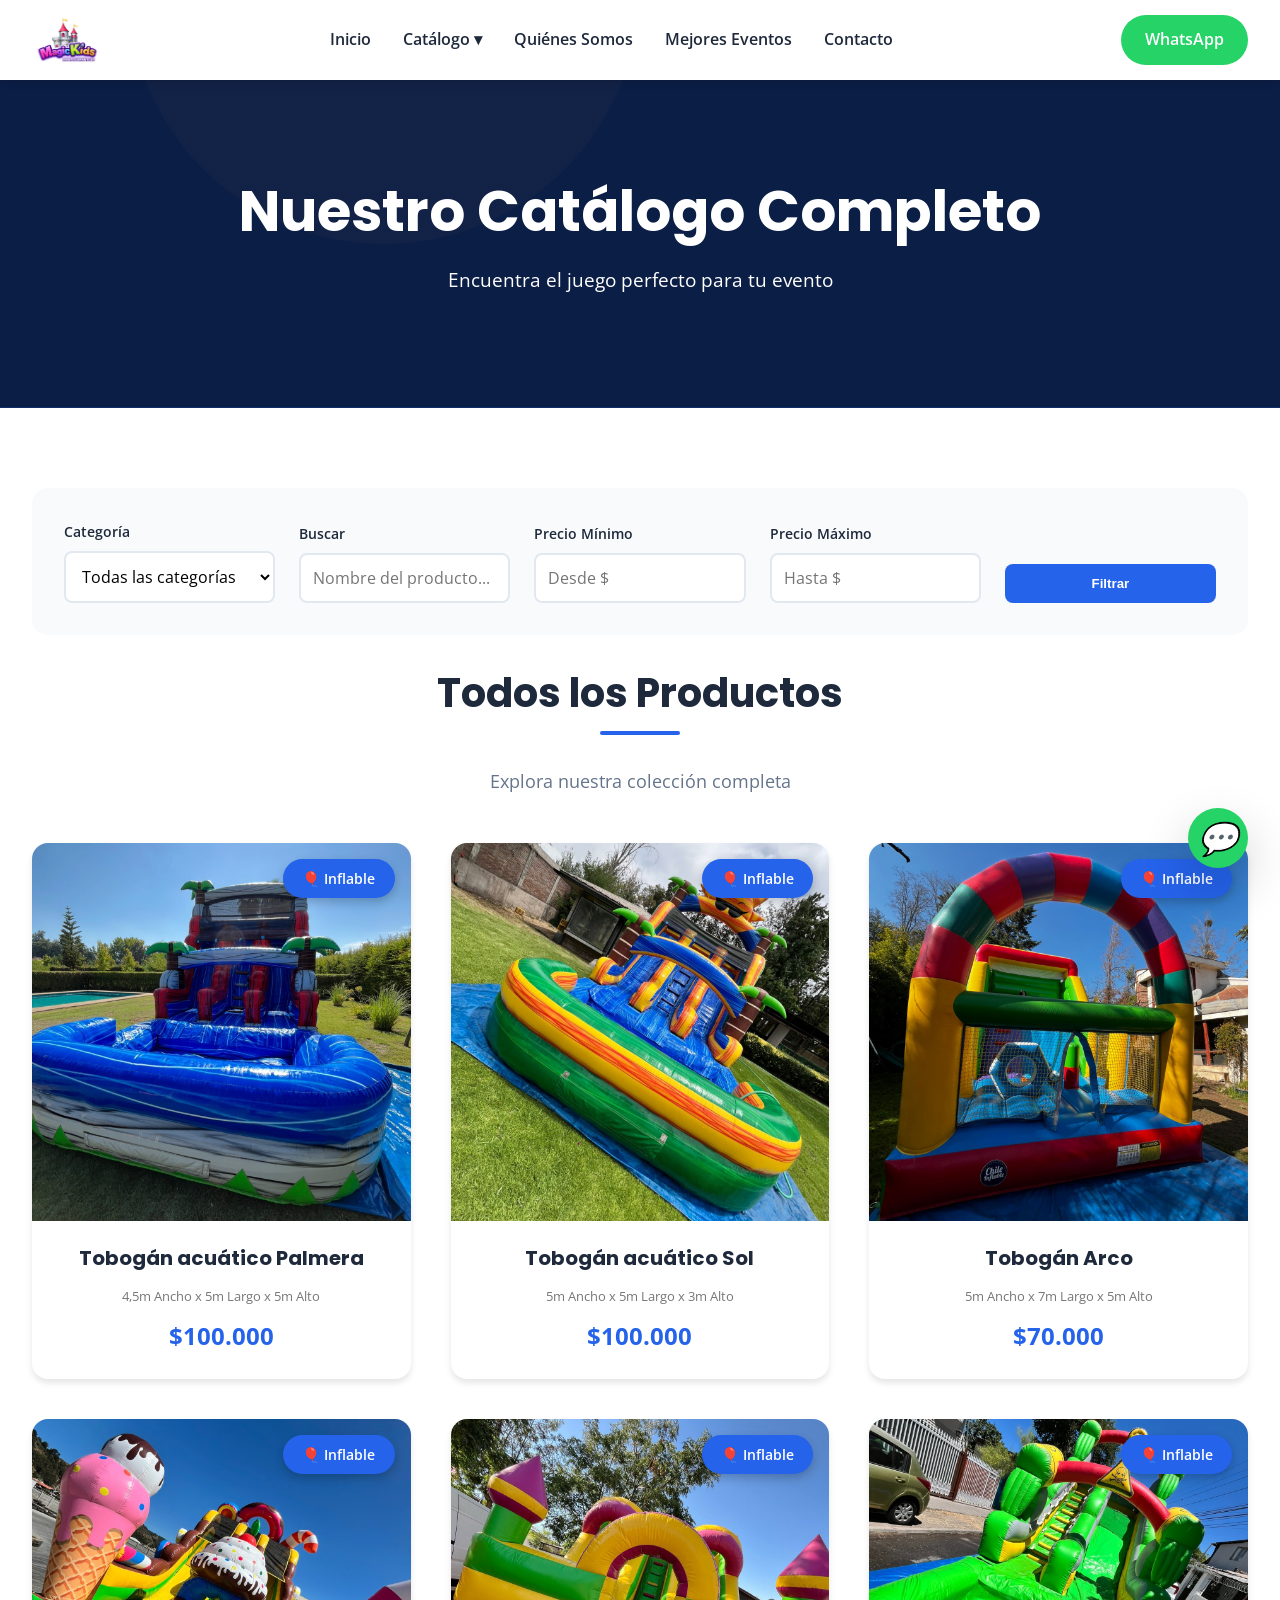
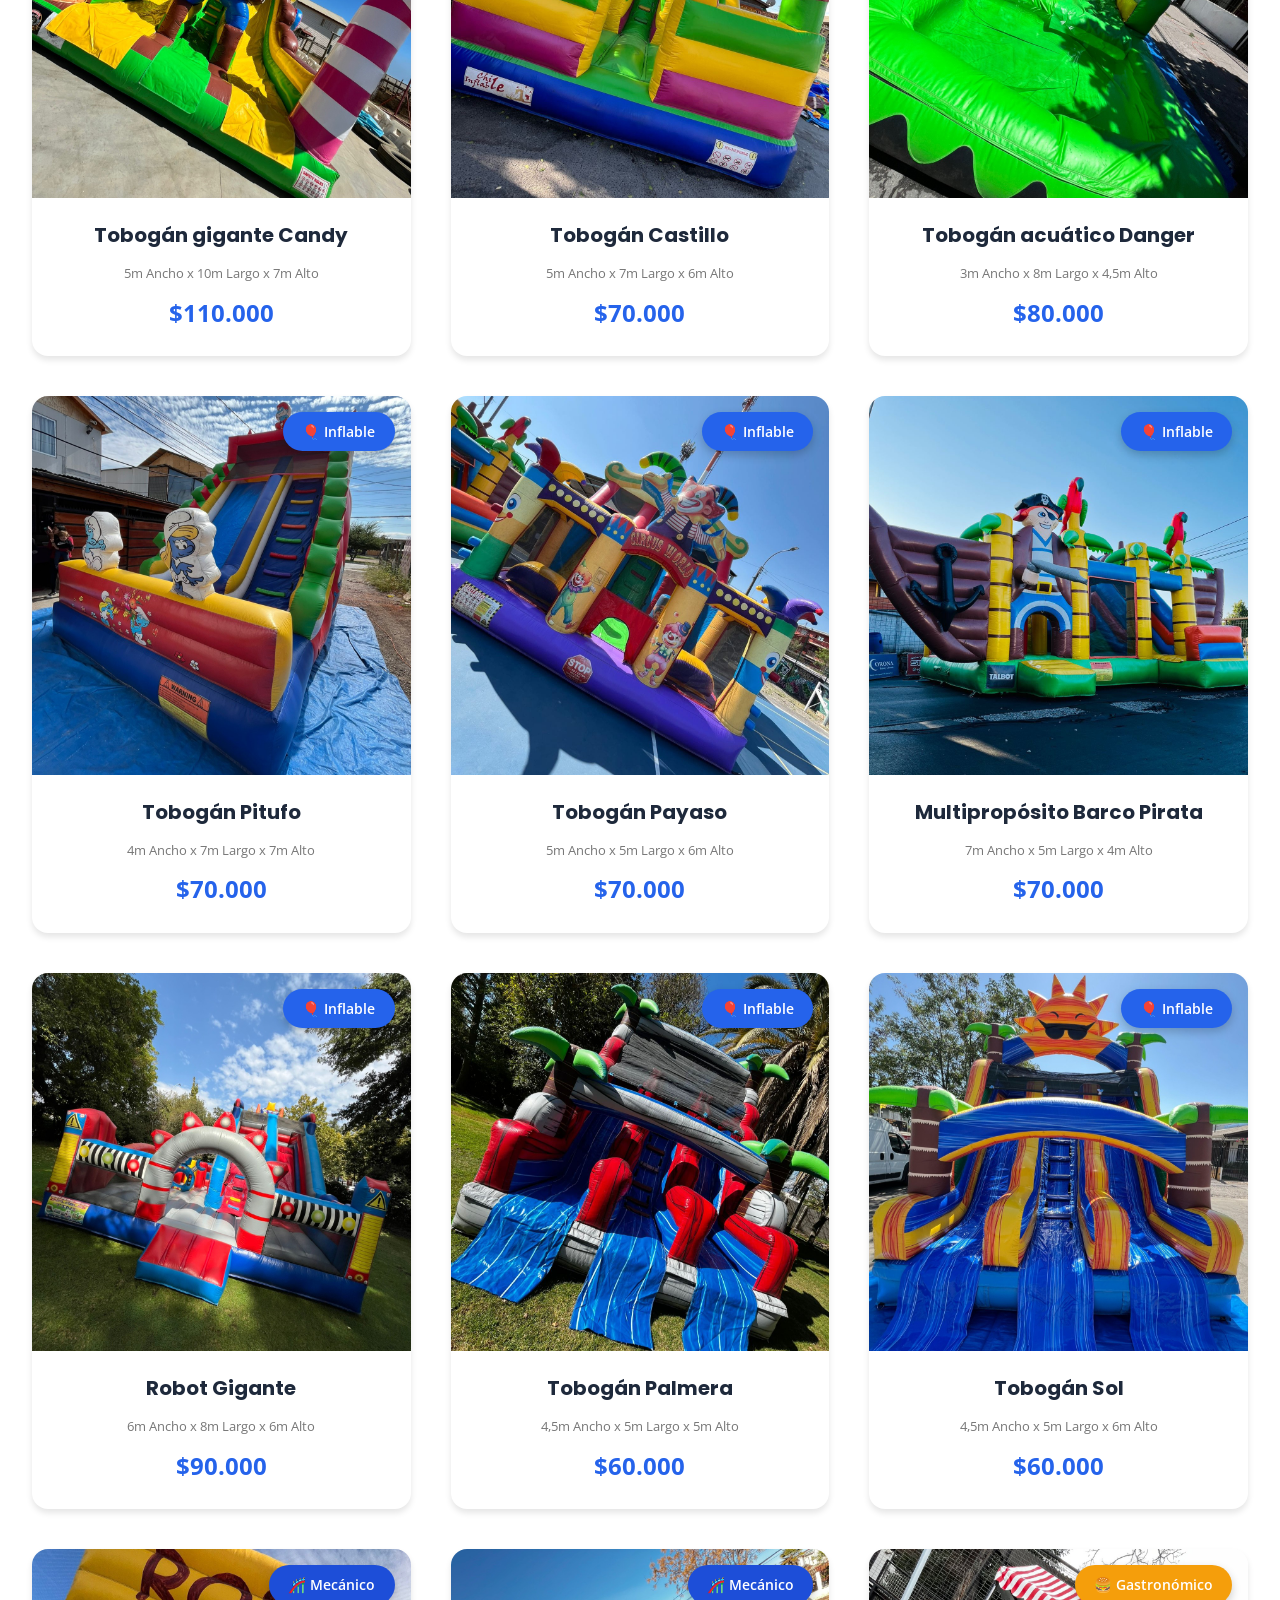
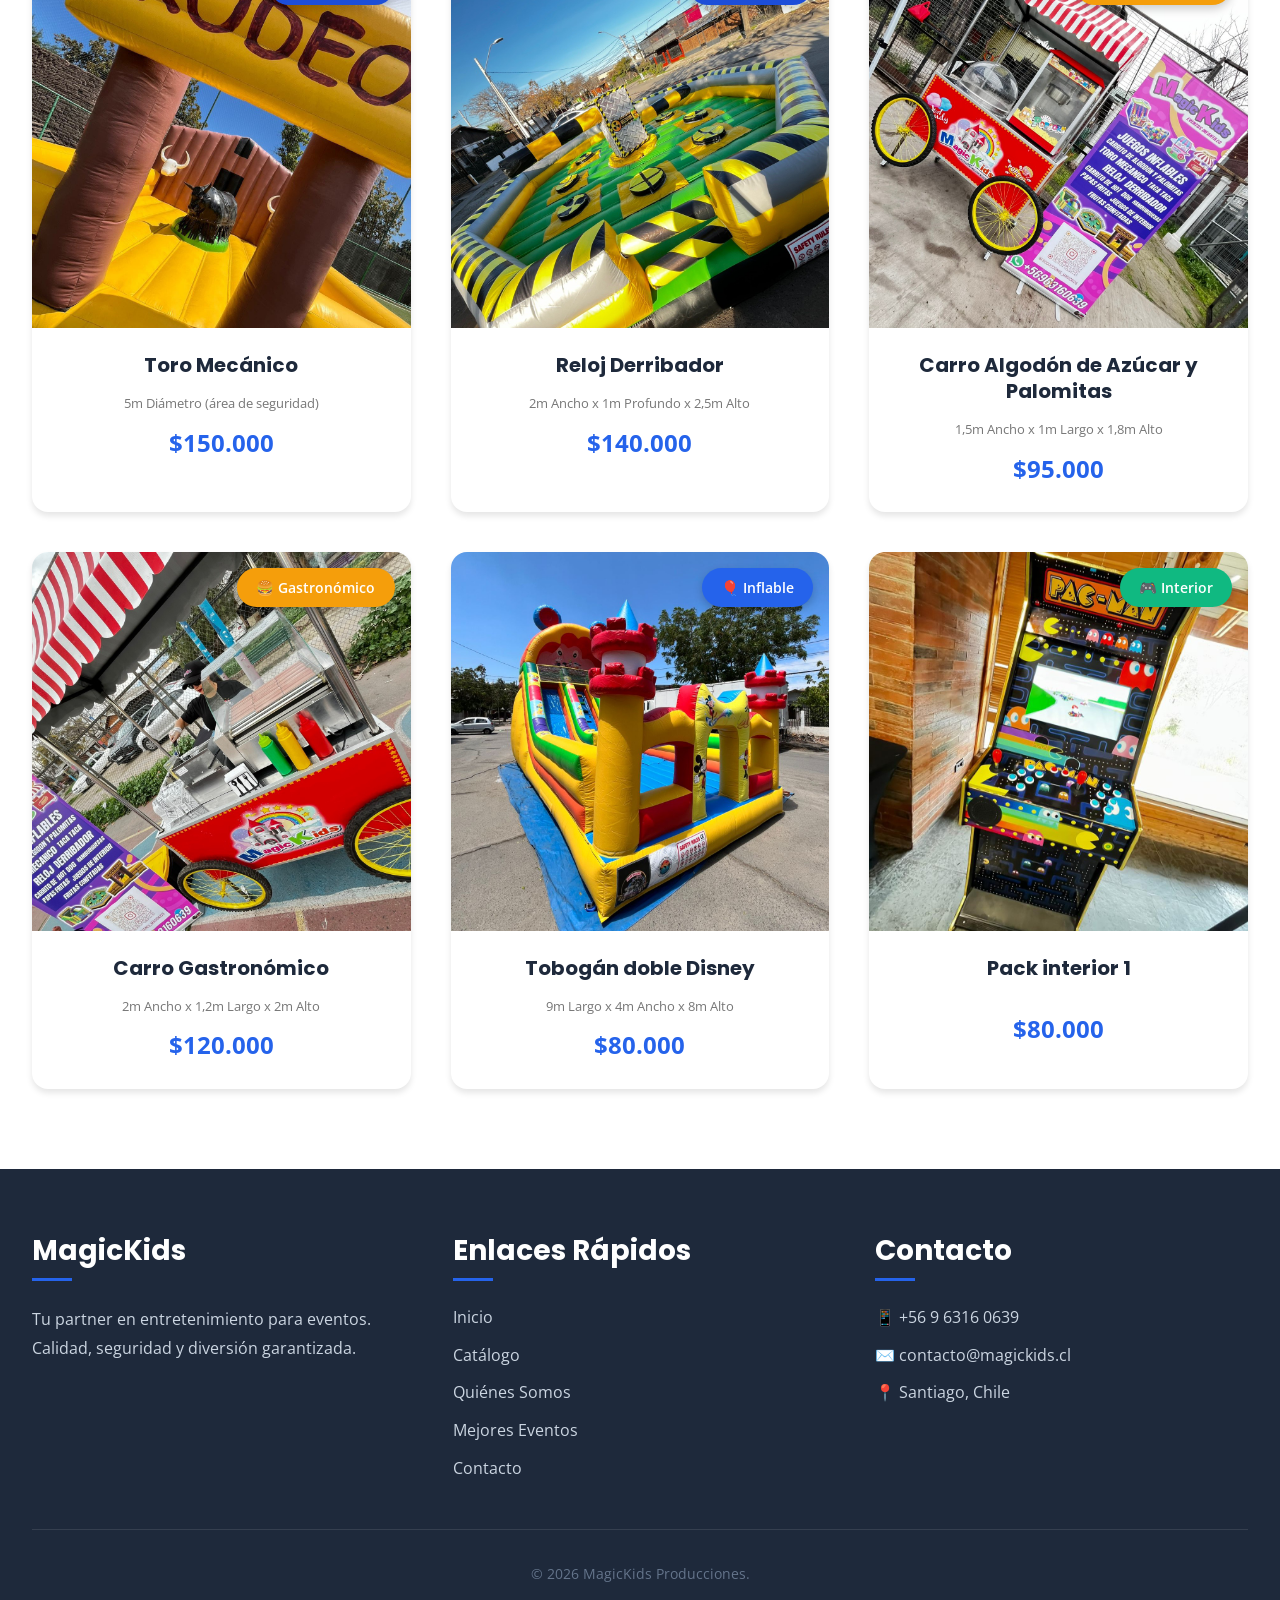
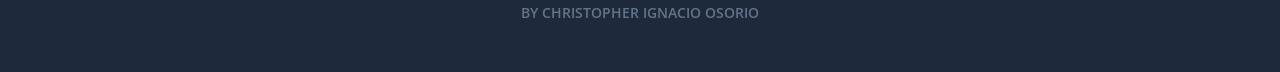
==== commit e94c2969: "Lista para publicar2" ====
--- a/catalogo.html
+++ b/catalogo.html
@@ -17,7 +17,7 @@
   </div>
 
   <!-- WHATSAPP FLOATING BUTTON -->
-  <a href="https://wa.me/56912345678" class="whatsapp-float" target="_blank">
+  <a href="https://wa.me/56963160639" class="whatsapp-float" target="_blank">
     <i>💬</i>
   </a>
 
@@ -51,14 +51,14 @@
     </nav>
 
     <div class="nav-right">
-      <a href="https://wa.me/56912345678" class="btn-whatsapp" target="_blank">
+      <a href="https://wa.me/56963160639" class="btn-whatsapp" target="_blank">
         <span>WhatsApp</span>
       </a>
     </div>
   </header>
 
   <!-- HERO SECTION -->
-  <section class="detalle-hero">
+  <section class="quienes-somos-hero">
     <div class="container">
       <div style="text-align: center;">
         <h1 style="color: white;">Nuestro Catálogo Completo</h1>
@@ -159,7 +159,7 @@
     // VARIABLES GLOBALES
     // ==============================
     let productosGlobal = [];
-    const WHATSAPP = "56912345678";
+    const WHATSAPP = "56963160639";
 
     // ==============================
     // CARGAR PRODUCTOS AL INICIAR
@@ -315,71 +315,72 @@
     // ==============================
     // RENDERIZAR PRODUCTOS
     // ==============================
-    function renderizar(productos) {
-      const contenedor = document.getElementById("lista-productos");
-      const sinResultados = document.getElementById("sin-resultados");
-
-      if (!contenedor) return;
-
-      // Mostrar u ocultar mensaje de sin resultados
-      if (sinResultados) {
-        sinResultados.style.display = productos.length === 0 ? 'block' : 'none';
-      }
-
-      contenedor.innerHTML = "";
-
-      if (productos.length === 0) {
-        contenedor.innerHTML = '<p style="text-align: center; padding: 2rem; color: var(--gray);">No hay productos para mostrar.</p>';
-        return;
-      }
-
-      productos.forEach(p => {
-        // Verificar disponibilidad (por defecto true si no existe el campo)
-        const disponible = p.disponible !== false && p.disponible !== undefined ? p.disponible : true;
-
-        // Clases y textos para badges
-        const badgeClass = disponible 
-          ? {
-              'inflables': 'badge-inflables',
-              'mecanicos': 'badge-mecanicos',
-              'interior': 'badge-interior',
-              'carros': 'badge-carros'
-            }[p.categoria] || 'badge-inflables'
-          : 'badge-no-disponible';
-
-        const badgeText = disponible
-          ? {
-              'inflables': '🎈 Inflable',
-              'mecanicos': '🎢 Mecánico',
-              'interior': '🎮 Interior',
-              'carros': '🍔 Gastronómico'
-            }[p.categoria] || 'Producto'
-          : '❌ NO DISPONIBLE';
-
-        const card = document.createElement("div");
-        card.className = `producto ${disponible ? '' : 'producto-no-disponible'}`;
-        
-        card.innerHTML = `
-          <div class="img-box">
-            <span class="producto-badge ${badgeClass}">${badgeText}</span>
-            <img src="assents/imagenes/${p.imagenes[0]}" alt="${p.nombre}">
-          </div>
-          <div class="producto-info">
-            <h3>${p.nombre}</h3>
-            <p>$${p.precio.toLocaleString('es-CL')}</p>
-          </div>
-        `;
-
-        // Solo permitir clic si está disponible
-        if (disponible) {
-          card.onclick = () => {
-            window.location.href = `detalle-producto.html?id=${p.id}`;
-          };
-        }
-
-        contenedor.appendChild(card);
-      });
-    }
+      function renderizar(productos) {
+  const contenedor = document.getElementById("lista-productos");
+  const sinResultados = document.getElementById("sin-resultados");
+
+  if (!contenedor) return;
+
+  if (sinResultados) {
+    sinResultados.style.display = productos.length === 0 ? 'block' : 'none';
+  }
+
+  contenedor.innerHTML = "";
+
+  if (productos.length === 0) {
+    contenedor.innerHTML = '<p style="text-align: center; padding: 2rem; color: var(--gray);">No hay productos para mostrar.</p>';
+    return;
+  }
+
+  productos.forEach(p => {
+    const disponible = p.disponible !== false && p.disponible !== undefined ? p.disponible : true;
+
+    const badgeClass = disponible 
+      ? {
+          'inflables': 'badge-inflables',
+          'mecanicos': 'badge-mecanicos',
+          'interior': 'badge-interior',
+          'carros': 'badge-carros'
+        }[p.categoria] || 'badge-inflables'
+      : 'badge-no-disponible';
+
+    const badgeText = disponible
+      ? {
+          'inflables': '🎈 Inflable',
+          'mecanicos': '🎢 Mecánico',
+          'interior': '🎮 Interior',
+          'carros': '🍔 Gastronómico'
+        }[p.categoria] || 'Producto'
+      : '❌ NO DISPONIBLE';
+
+    const card = document.createElement("div");
+    card.className = `producto ${disponible ? '' : 'producto-no-disponible'}`;
+    
+    // Imagen con fallback si no carga
+    const imgSrc = `assents/imagenes/${p.imagenes[0]}`;
+    const imgAlt = p.nombre;
+    
+    card.innerHTML = `
+      <div class="img-box">
+        <span class="producto-badge ${badgeClass}">${badgeText}</span>
+        <img src="${imgSrc}" alt="${imgAlt}" onerror="this.style.display='none'; this.parentElement.style.background='linear-gradient(135deg, #2563eb, #7c3aed)'">
+      </div>
+      <div class="producto-info">
+        <h3>${p.nombre}</h3>
+        <h6 style="font-size:0.8rem; color:#777; font-weight:400; margin:5px 0 0 0;">${p.medidas}</h6>
+        <p>$${p.precio.toLocaleString('es-CL')}</p>
+      </div>
+    `;
+
+    if (disponible) {
+      card.onclick = () => {
+        window.location.href = `detalle-producto.html?id=${p.id}`;
+      };
+    }
+
+    contenedor.appendChild(card);
+  });
+}
 
     // ==============================
     // RESETAR FILTROS
--- a/css/styles.css
+++ b/css/styles.css
@@ -1,6 +1,7 @@
 /* ========================================
    MAGIC KIDS - ESTILOS COMPLETOS
    ======================================== */
+
 
 
 
@@ -635,6 +636,20 @@
   margin-top: 2rem;
 }
 
+
+
+
+
+.badge-inflables { background: var(--primary); }
+.badge-mecanicos { background: var(--secondary); }
+.badge-interior { background: var(--success); }
+.badge-carros { background: var(--warning); color: var(--dark); }
+
+
+
+
+/* ===== AJUSTE DEFINITIVO TARJETAS DE PRODUCTO - IMAGEN SIN BORDES BLANCOS ===== */
+/* Tarjeta completa */
 .producto {
   background: white;
   border-radius: var(--radius-md);
@@ -642,133 +657,81 @@
   box-shadow: var(--shadow-sm);
   transition: var(--transition);
   cursor: pointer;
-}
-
-.producto:hover {
-  transform: translateY(-10px);
-  box-shadow: var(--shadow-lg);
-}
-
+  display: flex;
+  flex-direction: column;
+  height: auto;
+  position: relative;
+}
+
+/* CONTENEDOR DE IMAGEN: CUADRADO PERFECTO EN TODAS LAS PANTALLAS */
+.img-box {
+  position: relative;
+  width: 100%;
+  aspect-ratio: 1 / 1; /* ¡SOLUCIÓN MODERNA Y LIMPIA! */
+  background: transparent;
+  margin: 0;
+  overflow: hidden;
+}
+
+/* IMAGEN: OCUPA TODO EL CUADRADO SIN ESPACIOS BLANCOS */
+.img-box img {
+  position: absolute;
+  top: 0;
+  left: 0;
+  width: 100%;
+  height: 100%;
+  object-fit: cover; /* Cubre TODO sin deformar */
+  object-position: center;
+  display: block;
+  transition: transform 0.4s ease;
+  margin: 0;
+  padding: 0;
+  border-radius: 0;
+}
+
+.producto:hover .img-box img {
+  transform: scale(1.08);
+}
+
+/* BADGE SOBRE LA IMAGEN */
 .producto-badge {
   position: absolute;
   top: 1rem;
   right: 1rem;
-  padding: 0.5rem 1rem;
-  border-radius: var(--radius-full);
+  z-index: 10;
+  padding: 0.5rem 1.2rem;
+  border-radius: 20px;
+  font-size: 0.9rem;
   font-weight: 600;
-  font-size: 0.85rem;
-  color: white;
-}
-
-.badge-inflables { background: var(--primary); }
-.badge-mecanicos { background: var(--secondary); }
-.badge-interior { background: var(--success); }
-.badge-carros { background: var(--warning); color: var(--dark); }
-
-.img-box {
-  position: relative;
-  height: 220px;
-  background: linear-gradient(135deg, #dbeafe 0%, #bfdbfe 100%);
-  display: flex;
-  align-items: center;
-  justify-content: center;
-  overflow: hidden;
-}
-
-.img-box img {
-  max-height: 90%;
-  max-width: 90%;
-  object-fit: contain;
-  transition: var(--transition);
-}
-
-/* ===== AJUSTE DEFINITIVO TARJETAS DE PRODUCTO - IMAGEN SIN BORDES BLANCOS ===== */
-/* Tarjeta completa */
-.producto {
-  background: white !important;
-  border-radius: var(--radius-md) !important;
-  overflow: hidden !important; /* IMPORTANTE: recorta la imagen al borde */
-  box-shadow: var(--shadow-sm) !important;
-  transition: var(--transition) !important;
-  cursor: pointer !important;
-  display: flex !important;
-  flex-direction: column !important;
-  height: auto !important; /* Altura automática */
-}
-
-/* CONTENEDOR DE IMAGEN: OCUPA TODO EL ANCHO Y ES CUADRADO */
-.img-box {
-  position: relative !important;
-  width: 100% !important;
-  padding-top: 100% !important; /* Hace que sea CUADRADO (1:1) */
-  background: transparent !important; /* Sin fondo */
-  margin: 0 !important;
-  padding: 0 !important;
-  overflow: hidden !important; /* Recorta cualquier desbordamiento */
-  padding-top: 100%; /* Crea un cuadrado perfecto */
-  position: relative;
-}
-
-/* IMAGEN: OCUPA TODO EL CUADRADO SIN BORDES BLANCOS */
-.img-box img {
-  position: absolute !important;
-  top: 0 !important;
-  left: 0 !important;
-  width: 100% !important;
-  height: 100% !important;
-  object-fit: cover !important; /* CUBRE TODO EL CUADRADO (sin bordes blancos) */
-  object-position: center !important; /* Centra la imagen */
-  display: block !important;
-  transition: transform 0.4s ease !important;
-  border-radius: 0 !important; /* Sin bordes redondeados en la imagen */
-  margin: 0 !important;
-  padding: 0 !important;
-}
-
-/* Efecto hover: zoom suave */
-.producto:hover .img-box img {
-  transform: scale(1.08) !important;
-}
-
-/* BADGE: flotando sobre la imagen */
-.producto-badge {
-  position: absolute !important;
-  top: 1rem !important;
-  right: 1rem !important;
-  z-index: 10 !important;
-  padding: 0.5rem 1.2rem !important;
-  border-radius: 20px !important;
-  font-size: 0.9rem !important;
-  font-weight: 600 !important;
-  box-shadow: 0 4px 10px rgba(0,0,0,0.2) !important;
-  backdrop-filter: blur(2px) !important;
-}
-
-/* INFORMACIÓN DEL PRODUCTO: debajo de la imagen */
+  box-shadow: 0 4px 10px rgba(0,0,0,0.2);
+  backdrop-filter: blur(2px);
+  color: white;
+}
+
+/* INFORMACIÓN DEBAJO DE LA IMAGEN */
 .producto-info {
-  padding: 1.5rem !important; /* Espacio interior */
-  text-align: center !important; /* Texto centrado */
-  flex-grow: 1 !important;
-  display: flex !important;
-  flex-direction: column !important;
-  gap: 0.75rem !important;
+  padding: 1.5rem;
+  text-align: center;
+  flex-grow: 1;
+  display: flex;
+  flex-direction: column;
+  gap: 0.75rem;
 }
 
 /* Título del producto */
 .producto-info h3 {
-  font-size: 1.25rem !important;
-  margin: 0 !important;
-  color: var(--dark) !important;
-  font-weight: 700 !important;
-  line-height: 1.3 !important;
-}
-
-/* Precio */
+  font-size: 1.25rem;
+  margin: 0;
+  color: var(--dark);
+  font-weight: 700;
+  line-height: 1.3;
+}
+
 .producto-info p {
-  color: var(--primary) !important;
-  font-weight: 700 !important;
-  font-size: 1.5rem !important;
-  margin: 0 !important;
+  color: var(--primary);
+  font-weight: 700;
+  font-size: 1.5rem;
+  margin: 0;
 }
 
 /* ===== RESPONSIVE ===== */
@@ -1190,78 +1153,79 @@
   background: var(--primary-dark);
 }
 
-.mapa-container {
-  margin-top: 4rem;
-  border-radius: var(--radius-md);
-  overflow: hidden;
-  box-shadow: var(--shadow-lg);
-  height: 400px;
-  background: var(--primary);
-  display: flex;
-  align-items: center;
-  justify-content: center;
-  color: white;
-  font-size: 1.5rem;
-}
+
 
 /* ===== DETALLE PRODUCTO ===== */
-.detalle-hero {
-  background: linear-gradient(rgba(0,0,0,0.7), rgba(0,0,0,0.7)), url('data:image/svg+xml;utf8,<svg xmlns="http://www.w3.org/2000/svg" width="100" height="100" viewBox="0 0 100 100"><rect width="100" height="100" fill="%232563eb"/><circle cx="50" cy="50" r="30" fill="rgba(255,255,255,0.1)"/></svg>');
-  background-size: cover;
-  background-position: center;
-  color: white;
-  padding: 4rem 0;
-}
+
 
 .detalle-container {
   display: grid;
-  grid-template-columns: repeat(auto-fit, minmax(300px, 1fr));
-  gap: 3rem;
-  margin-top: 3rem;
+  grid-template-columns: repeat(auto-fit, minmax(20px, 1fr));
+  gap: 2rem;
+  margin-top: 0,5rem;
 }
 
 .galeria-producto {
   display: flex;
   flex-direction: column;
-  gap: 1rem;
+  width: 100%;
 }
 
 .imagen-principal-container {
   background: white;
   border-radius: var(--radius-md);
-  padding: 1rem;
+  padding: 0; /* ELIMINA EL ESPACIO BLANCO */
   box-shadow: var(--shadow-sm);
+  overflow: hidden; /* Recorta cualquier desbordamiento */
 }
 
 .imagen-principal-container img {
   width: 100%;
-  height: 400px;
-  object-fit: contain;
-  background: var(--light);
-  padding: 2rem;
+  height: auto; /* Mantiene proporción natural */
+  display: block;
+  object-fit: contain; /* Muestra imagen completa sin recortar */
+  padding: 0;
+  margin: 0;
+  background: var(--light); /* Fondo sutil si la imagen no llena todo */
 }
 
 .miniaturas {
-  display: flex;
-  gap: 1rem;
-  overflow-x: auto;
-  padding-bottom: 1rem;
+  display: flex !important;
+  gap: 0.75rem !important;
+  overflow-x: auto !important;
+  padding: 0.75rem 0 !important;
+  margin-top: 1rem !important;
+  width: 100% !important;
+  -ms-overflow-style: none !important; /* Oculta scrollbar en IE/Edge */
+  scrollbar-width: none !important; /* Oculta scrollbar en Firefox */
+  background: transparent !important;
+}
+
+/* Oculta scrollbar en Chrome/Safari */
+.miniaturas::-webkit-scrollbar {
+  display: none !important;
 }
 
 .miniaturas img {
-  width: 80px;
-  height: 80px;
-  object-fit: cover;
-  border-radius: var(--radius-sm);
-  cursor: pointer;
-  border: 3px solid transparent;
-  transition: var(--transition);
-}
+  width: 80px !important;
+  height: 80px !important;
+  object-fit: cover !important; /* Imagen completa sin espacios */
+  border-radius: var(--radius-sm) !important;
+  cursor: pointer !important;
+  border: 3px solid transparent !important;
+  transition: all 0.3s ease !important;
+  flex-shrink: 0 !important; /* Evita que se encojan */
+  background: var(--light) !important; /* Fondo si la imagen no carga */
+  display: block !important;
+  box-shadow: 0 2px 8px rgba(0,0,0,0.1) !important;
+}
+
 
 .miniaturas img:hover,
 .miniaturas img.active {
-  border-color: var(--primary);
-  transform: scale(1.1);
+  border-color: var(--primary) !important;
+  transform: scale(1.08) !important;
+  box-shadow: 0 4px 12px rgba(37, 99, 235, 0.3) !important;
 }
 
 .info-producto {
@@ -1534,6 +1498,44 @@
 @keyframes spin {
   to { transform: rotate(360deg); }
 }
+
+
+/* ===== RESPONSIVE - SIN CAMBIOS EN .img-box ===== */
+@media (max-width: 768px) {
+  .producto-info {
+    padding: 1.25rem;
+  }
+  
+  .producto-info h3 {
+    font-size: 1.15rem;
+  }
+  
+  .producto-info p {
+    font-size: 1.35rem;
+  }
+}
+
+@media (max-width: 480px) {
+  .producto-info {
+    padding: 1rem;
+    gap: 0.5rem;
+  }
+  
+  .producto-info h3 {
+    font-size: 1.1rem;
+  }
+  
+  .producto-info p {
+    font-size: 1.25rem;
+  }
+  
+  .producto-badge {
+    font-size: 0.85rem;
+    padding: 0.4rem 1rem;
+  }
+}
+
+
 
 /* ===== RESPONSIVE ===== */
 @media (max-width: 768px) {
@@ -1605,9 +1607,27 @@
     grid-template-columns: 1fr;
   }
 
-  .imagen-principal-container img {
-    height: 300px;
-  }
+  .imagen-principal-container {
+  background: white !important;
+  border-radius: var(--radius-md) !important;
+  padding: 0 !important; /* Elimina padding que agrandaba */
+  box-shadow: var(--shadow-sm) !important;
+  overflow: hidden !important;
+  max-width: 100% !important;
+  margin-bottom: 1.5rem !important;
+}
+
+/* IMAGEN PRINCIPAL: PROPORCIONAL Y RESPONSIVE */
+.imagen-principal-container img {
+  width: 100% !important;
+  height: auto !important; /* Altura automática según proporción */
+  max-height: 500px !important; /* Límite máximo en desktop */
+  display: block !important;
+  object-fit: contain !important; /* Muestra imagen completa sin recortar */
+  background: var(--light) !important;
+  padding: 1.5rem !important; /* Espacio interior controlado */
+  margin: 0 auto !important; /* Centra la imagen */
+}
 
   .whatsapp-float {
     bottom: 1.5rem;
@@ -1781,9 +1801,7 @@
     gap: 24px;
   }
   
-  .evento-imagen-container {
-    height: 200px;
-  }
+
   
   .evento-info {
     padding: 20px;
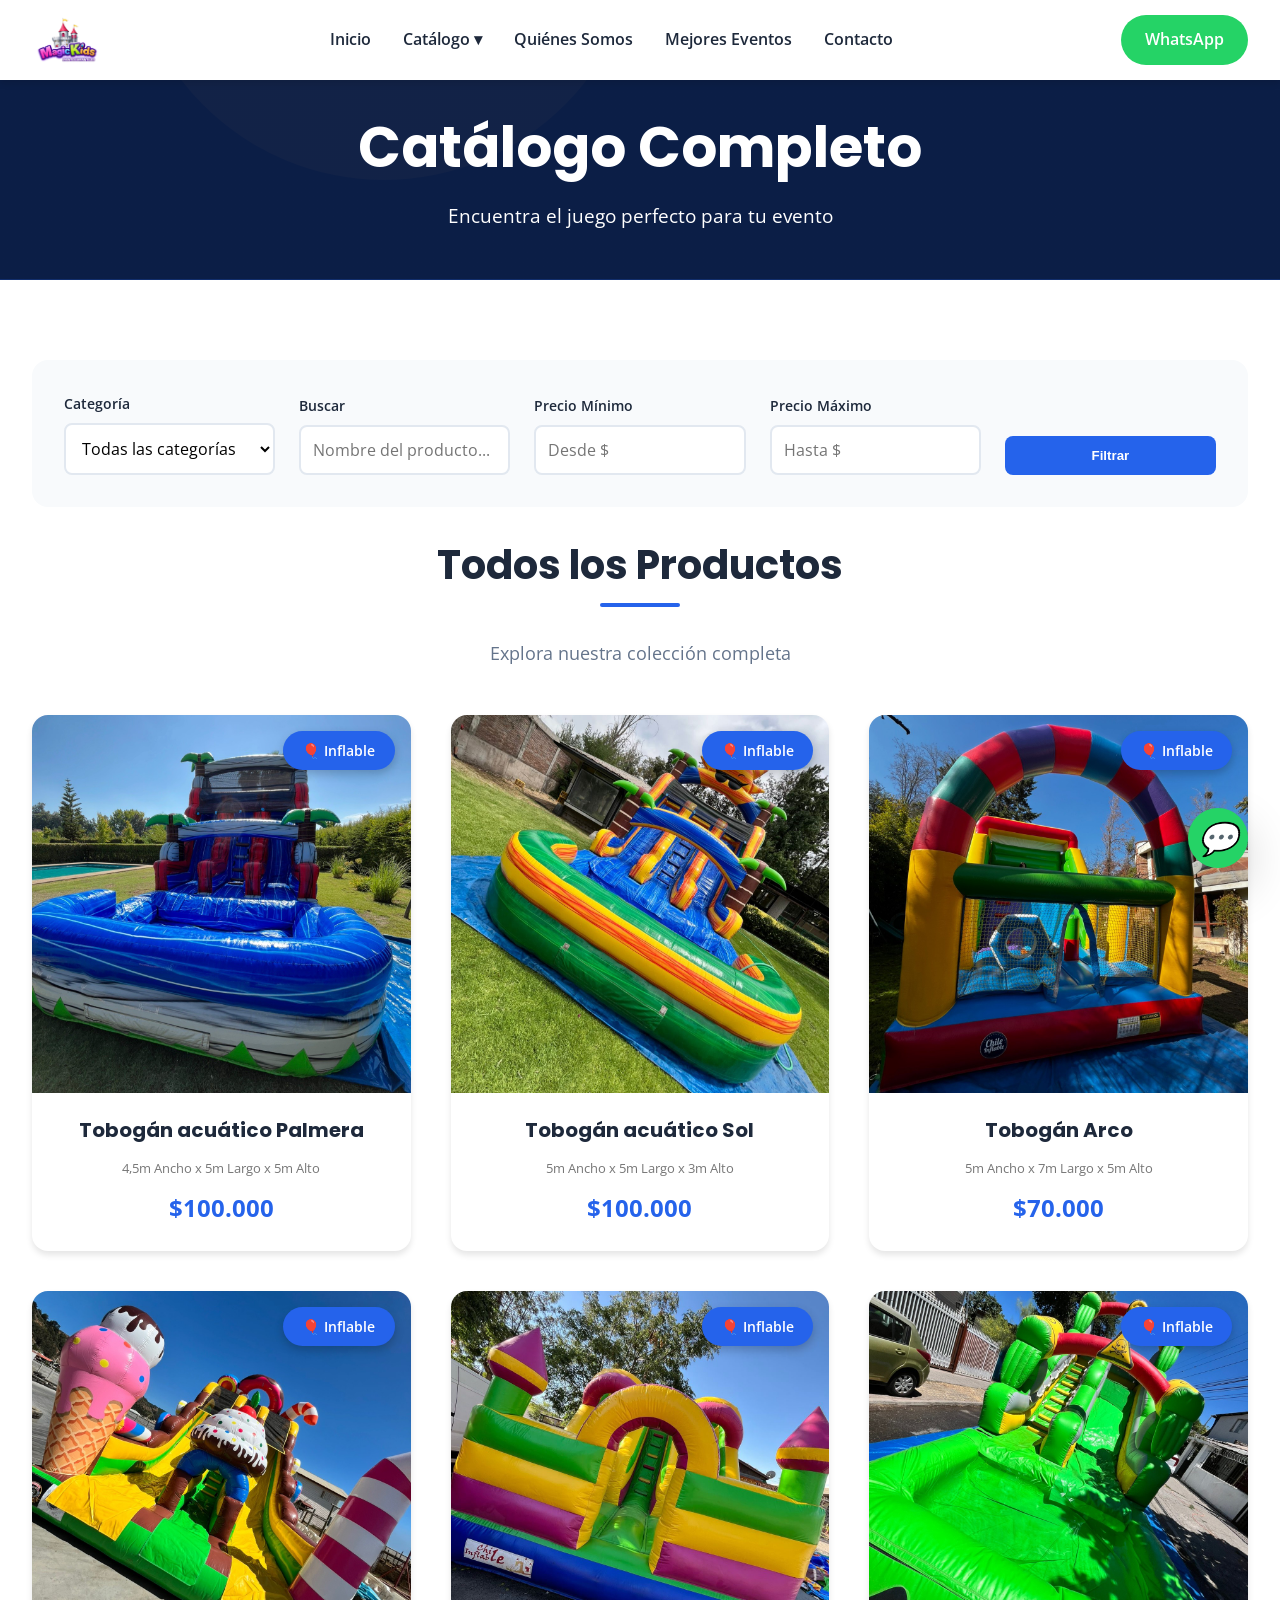
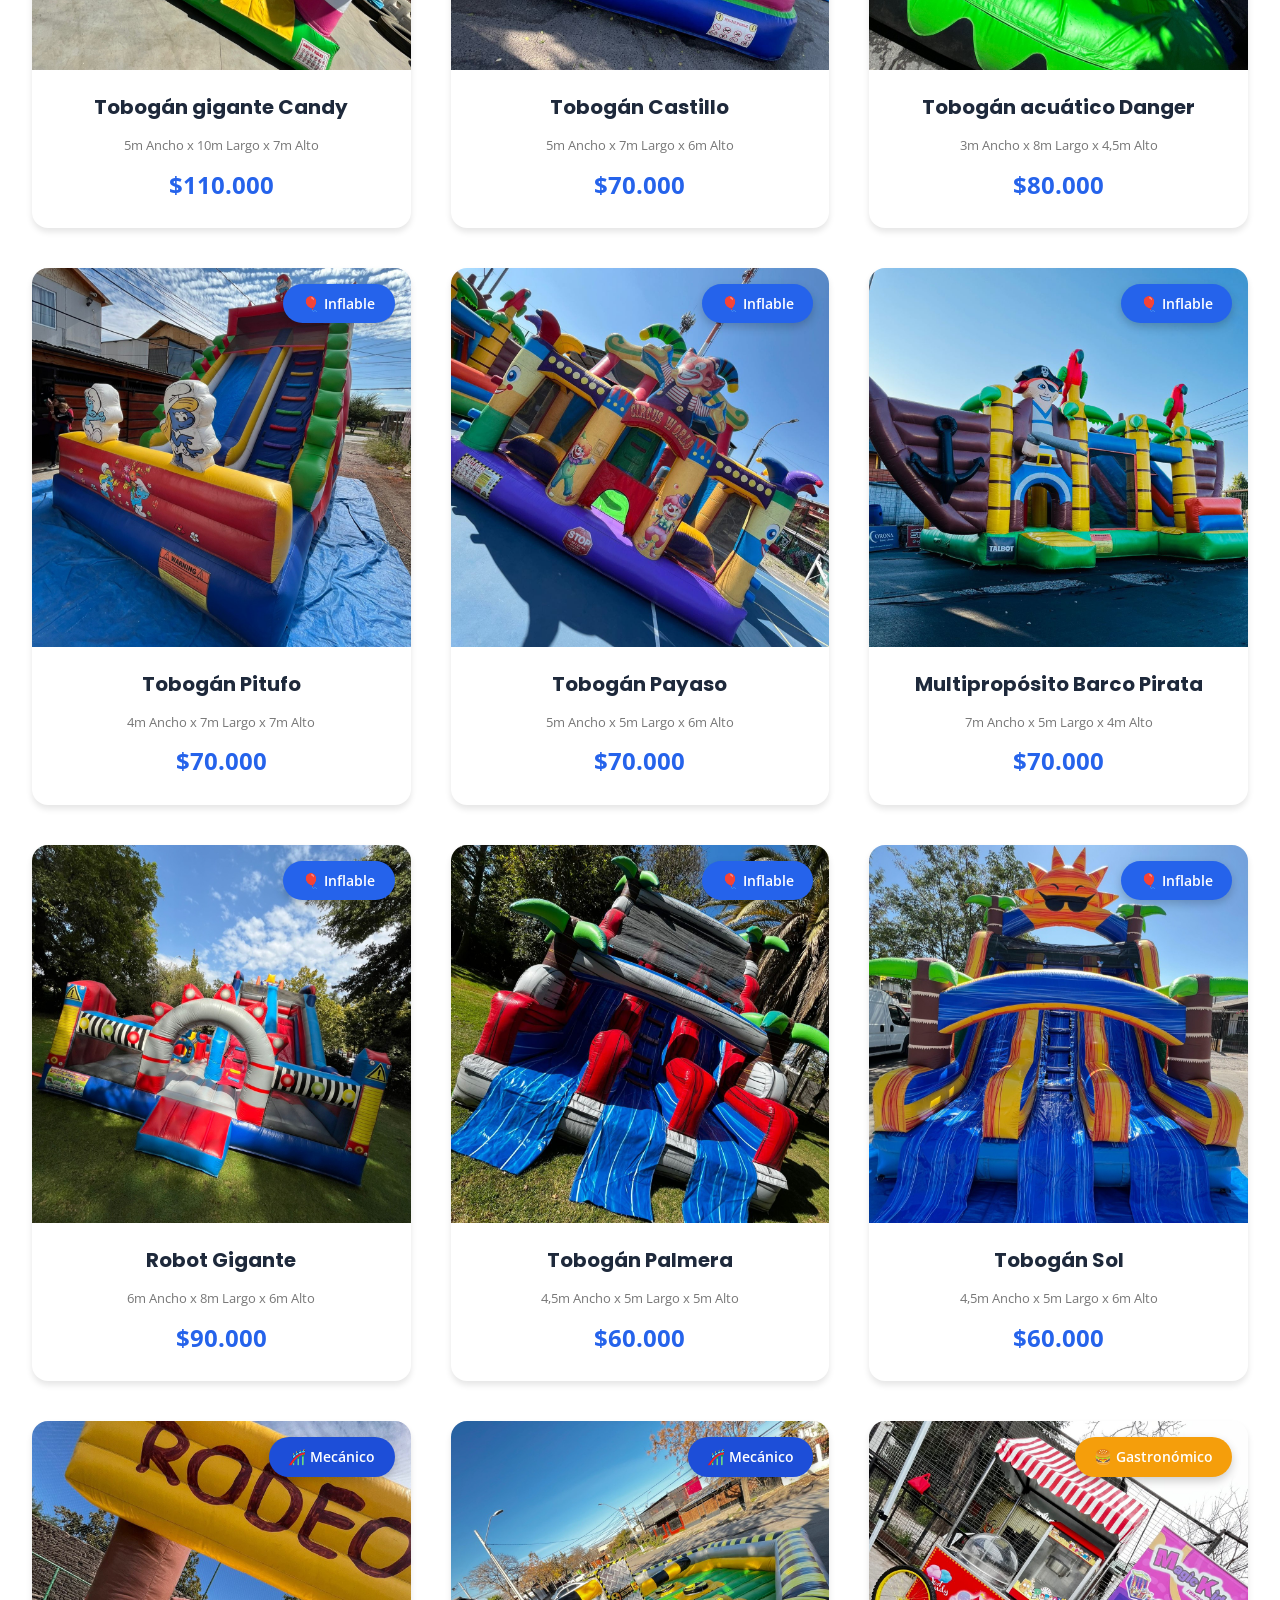
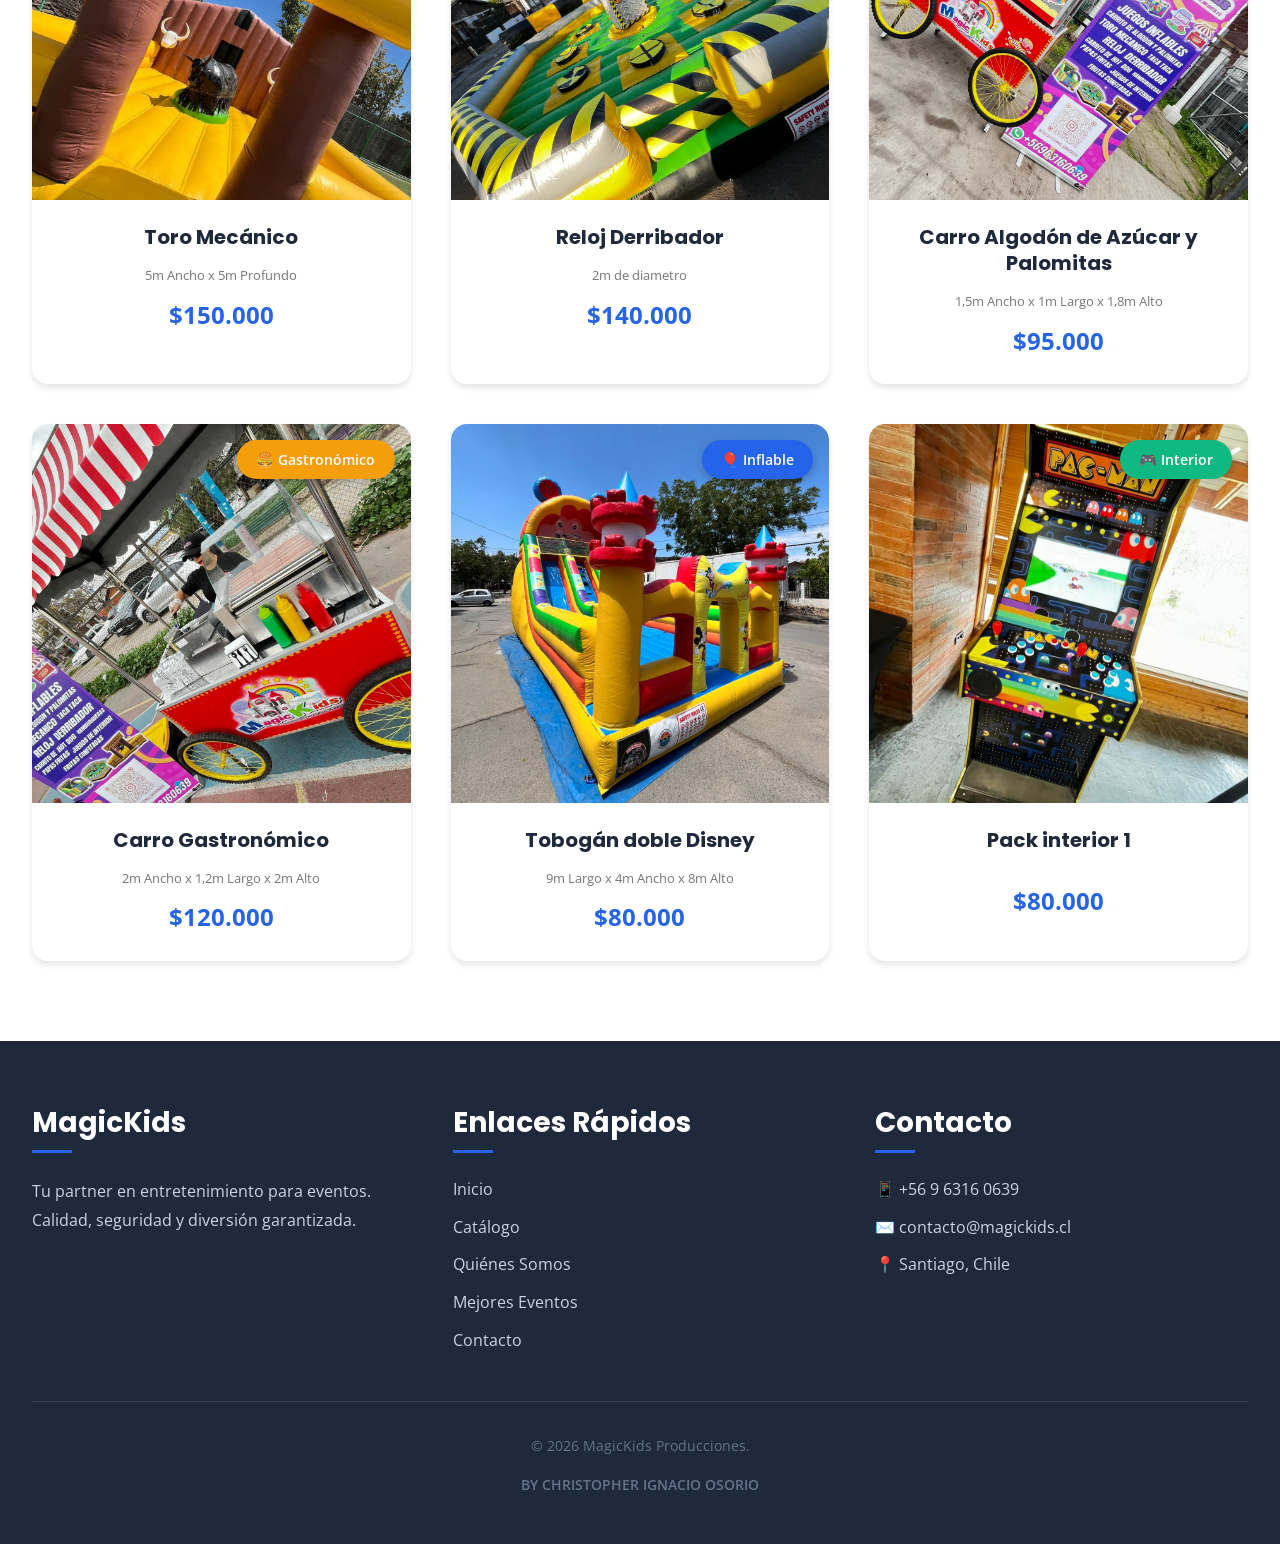
==== commit 7fbfb170: "Lista para publicar3" ====
--- a/catalogo.html
+++ b/catalogo.html
@@ -61,7 +61,7 @@
   <section class="quienes-somos-hero">
     <div class="container">
       <div style="text-align: center;">
-        <h1 style="color: white;">Nuestro Catálogo Completo</h1>
+        <h1 style="color: white;">Catálogo Completo</h1>
         <p style="font-size: 1.2rem; margin-top: 1rem; color: white;">Encuentra el juego perfecto para tu evento</p>
       </div>
     </div>
--- a/css/styles.css
+++ b/css/styles.css
@@ -523,7 +523,7 @@
   font-size: 2rem;
 }
 
-.categoria-card.inflables .categoria-icon { background: var(--primary); }
+.categoria-card.inflables .categoria-icon { background: rgb(206, 206, 6); }
 .categoria-card.mecanicos .categoria-icon { background: var(--secondary); }
 .categoria-card.interior .categoria-icon { background: var(--success); }
 .categoria-card.carros .categoria-icon { background: var(--warning); }
@@ -812,7 +812,7 @@
   background-size: cover;
   background-position: center;
   color: white;
-  padding: 6rem 0;
+  padding: 2rem 0;
   text-align: center;
 }
 
@@ -1037,7 +1037,7 @@
   background-size: cover;
   background-position: center;
   color: white;
-  padding: 6rem 0;
+  padding: 2rem 0;
   text-align: center;
 }
 
@@ -2031,4 +2031,151 @@
 
 
 
-}+
+
+
+}/* ===== FIX IMAGEN DETALLE PRODUCTO - SIN BORDE BLANCO EN MÓVIL ===== */
+/* Eliminar padding innecesario en móvil */
+@media (max-width: 768px) {
+  .imagen-principal-container {
+    padding: 0 !important; /* Sin padding en el contenedor */
+    margin-bottom: 1.5rem !important;
+  }
+  
+  .imagen-principal-container img {
+    padding: 0 !important; /* ¡ELIMINAR ESTE PADDING ES CLAVE! */
+    margin: 0 !important;
+    width: 100% !important;
+    height: auto !important;
+    object-fit: contain !important;
+    background: transparent !important; /* Sin fondo que genere "borde" */
+    border-radius: 0 !important; /* Sin bordes redondeados que generen espacio */
+  }
+  
+  /* Miniaturas: sin padding/margin extra */
+  .miniaturas {
+    padding: 0.75rem 0 !important;
+    gap: 0.6rem !important;
+    display: flex;
+  justify-content: center;   /* 🔥 centra horizontal */
+  align-items: center;
+    
+  }
+  
+  .miniaturas img {
+    padding: 0 !important;
+    margin: 0 !important;
+    width: 75px !important;
+    height: 75px !important;
+    border: 2px solid transparent !important;
+  }
+}
+
+/* ===== FIX ADICIONAL: CONTENEDOR SIN ESPACIOS ===== */
+.imagen-principal-container {
+  padding: 0 !important; /* Eliminar padding global */
+  margin: 0 !important;
+  background: transparent !important; /* Sin fondo blanco en el contenedor */
+  border-radius: 0 !important; /* Sin bordes que generen espacio */
+}
+
+.imagen-principal-container img {
+  padding: 0 !important;
+  margin: 0 !important;
+  display: block !important; /* Eliminar espacio inferior del inline-block */
+  width: 100% !important;
+  height: auto !important;
+  object-fit: contain !important;
+  background: transparent !important;
+  border-radius: 10px !important
+}
+
+
+/* ===== MEJORAS PARA ESPECIFICACIONES ===== */
+.especificaciones {
+  margin: 2rem 0;
+  padding-top: 1.5rem;
+  border-top: 2px solid var(--light);
+}
+
+.especificacion {
+  display: flex;
+  justify-content: space-between;
+  align-items: center;
+  padding: 0.75rem 0;
+}
+
+
+.especificacion:last-child {
+  border-bottom: none;
+}
+
+.especificacion-label {
+  font-weight: 600;
+  color: var(--dark);
+}
+
+.especificacion-valor {
+  color: var(--gray);
+  font-weight: 500;
+}
+
+/* ===== MEJORAS PARA MOBIL ===== */
+@media (max-width: 768px) {
+  /* ===== FIX NAVBAR MOBILE LAYOUT ===== */
+.navbar {
+  position: relative;
+  justify-content: center;
+}
+
+/* Botón hamburguesa a la izquierda */
+.mobile-menu-btn {
+  display: block;
+  position: absolute;
+  left: 1.5rem;
+  font-size: 1.8rem;
+  z-index: 1001;
+}
+
+/* Centrar logo perfectamente */
+.nav-left {
+  position: absolute;
+  left: 50%;
+  transform: translateX(-50%);
+}
+
+/* Opcional: ocultar WhatsApp en móvil */
+.nav-right {
+  display: none;
+}
+  .especificacion {
+    flex-direction: column;
+    align-items: flex-start;
+    gap: 0.5rem;
+  }
+  
+  .especificacion-label {
+    flex: auto;
+  }
+  
+  .especificacion-valor {
+    padding-left: 0;
+  }
+
+  
+.miembro-img {
+  width: 90px;
+  height: 90px;
+  border-radius: 50%;
+  background: linear-gradient(135deg, #1e293b, #334155);
+  color: white;
+  display: flex;
+  align-items: center;
+  justify-content: center;
+  font-size: 1.8rem;
+  font-weight: 600;
+  margin: 0 auto 1rem;
+  letter-spacing: 2px;
+}
+  
+}
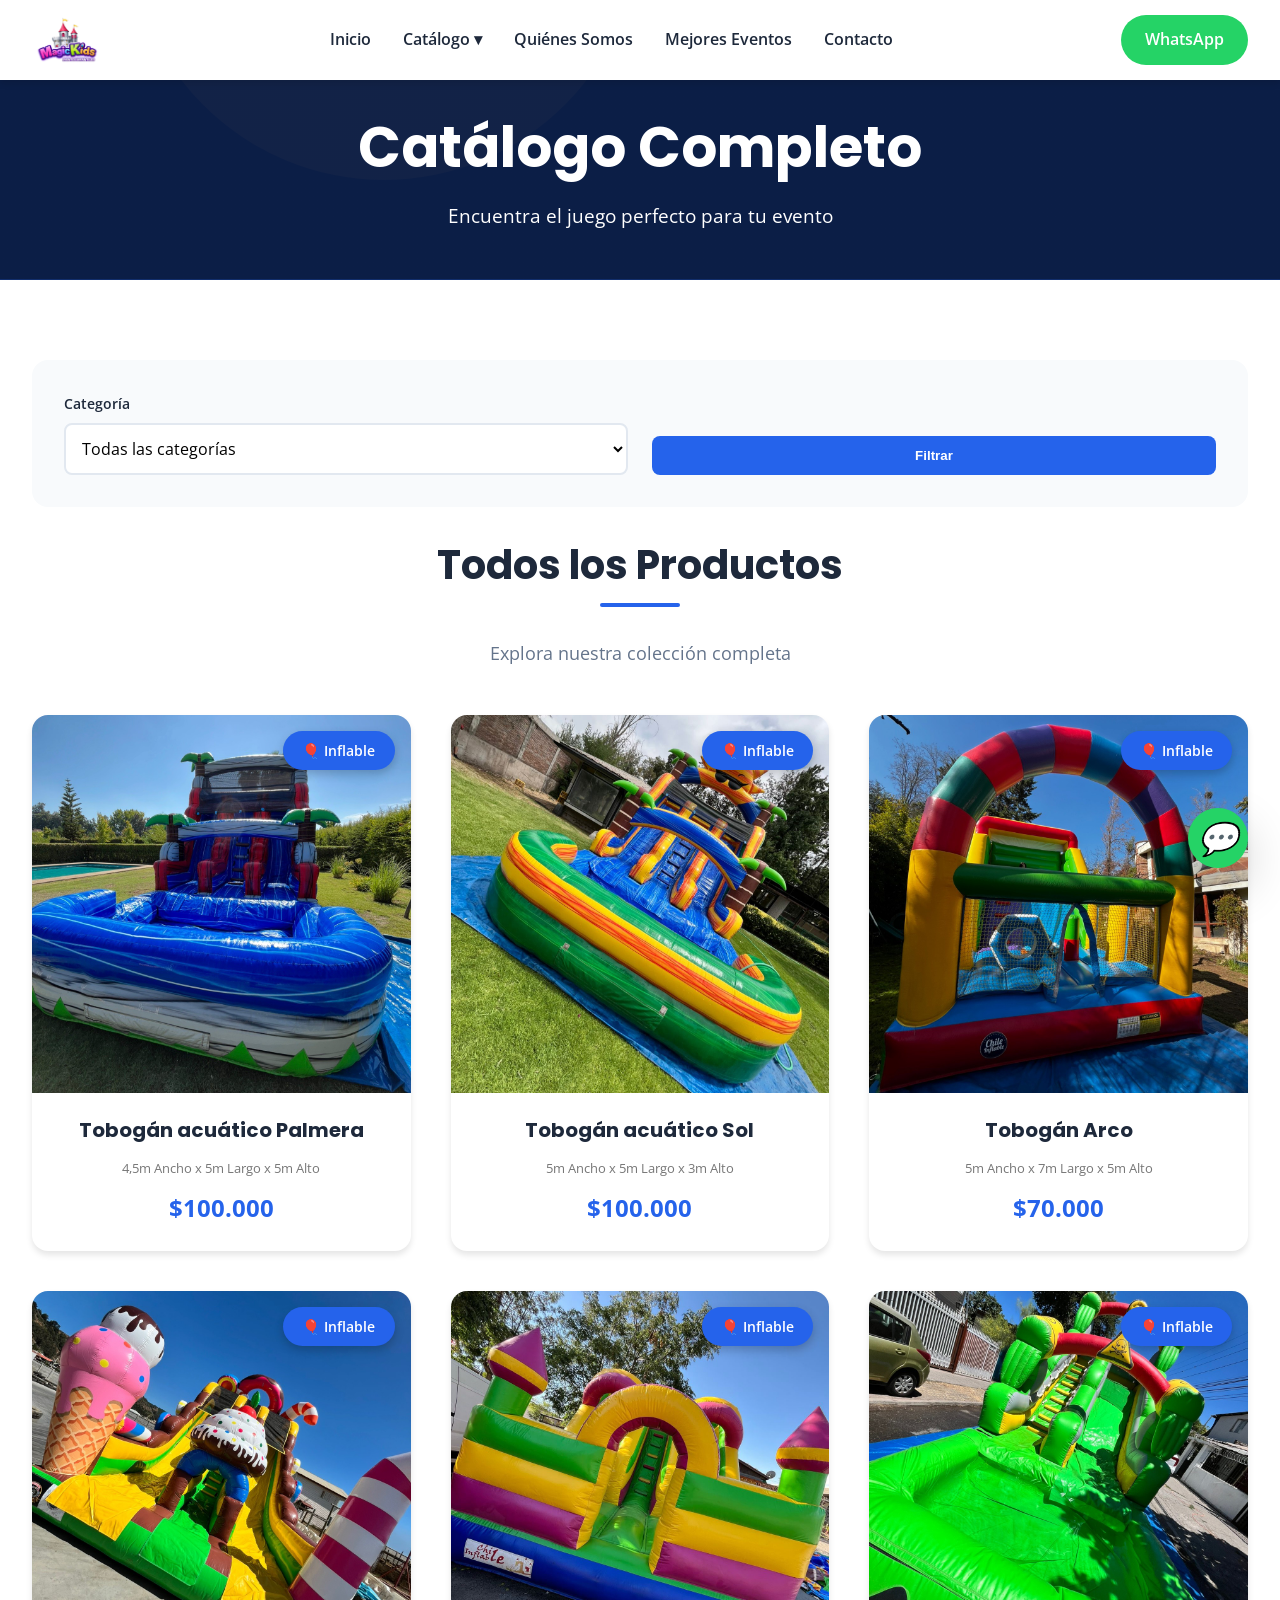
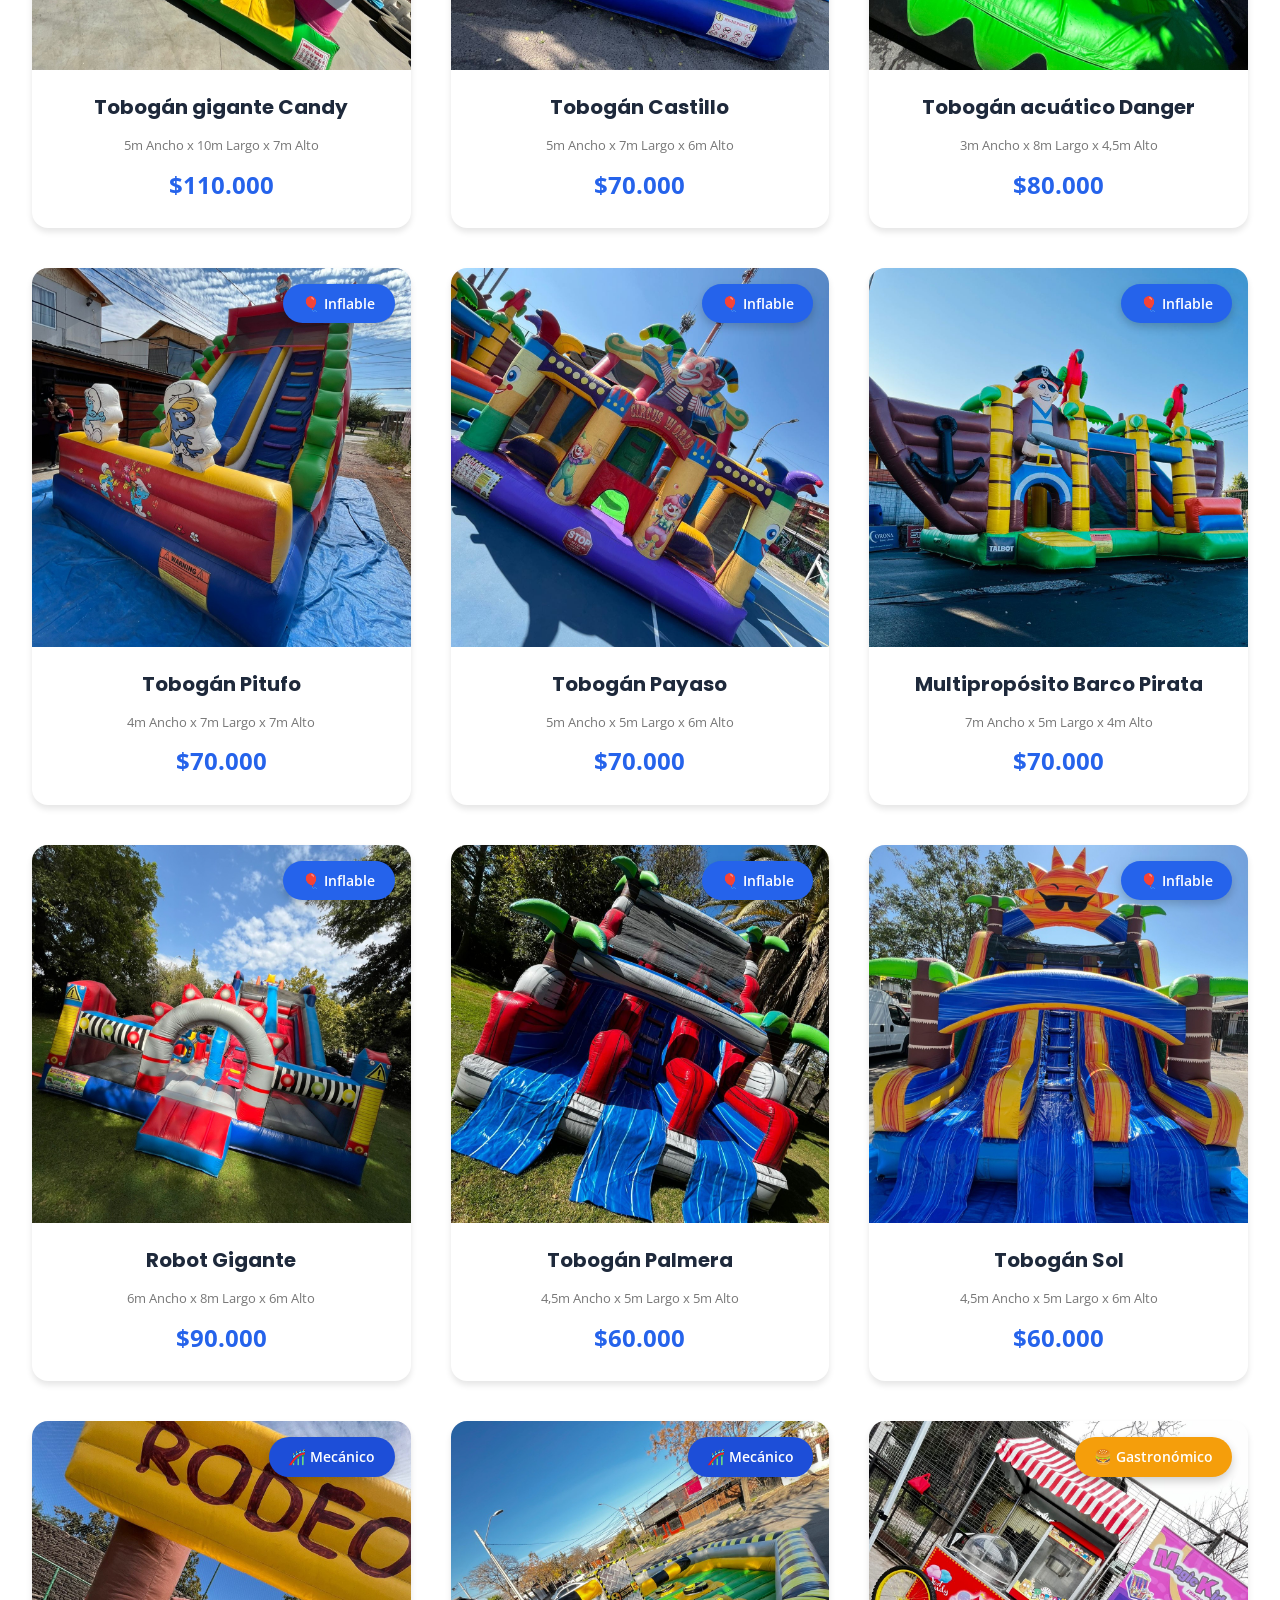
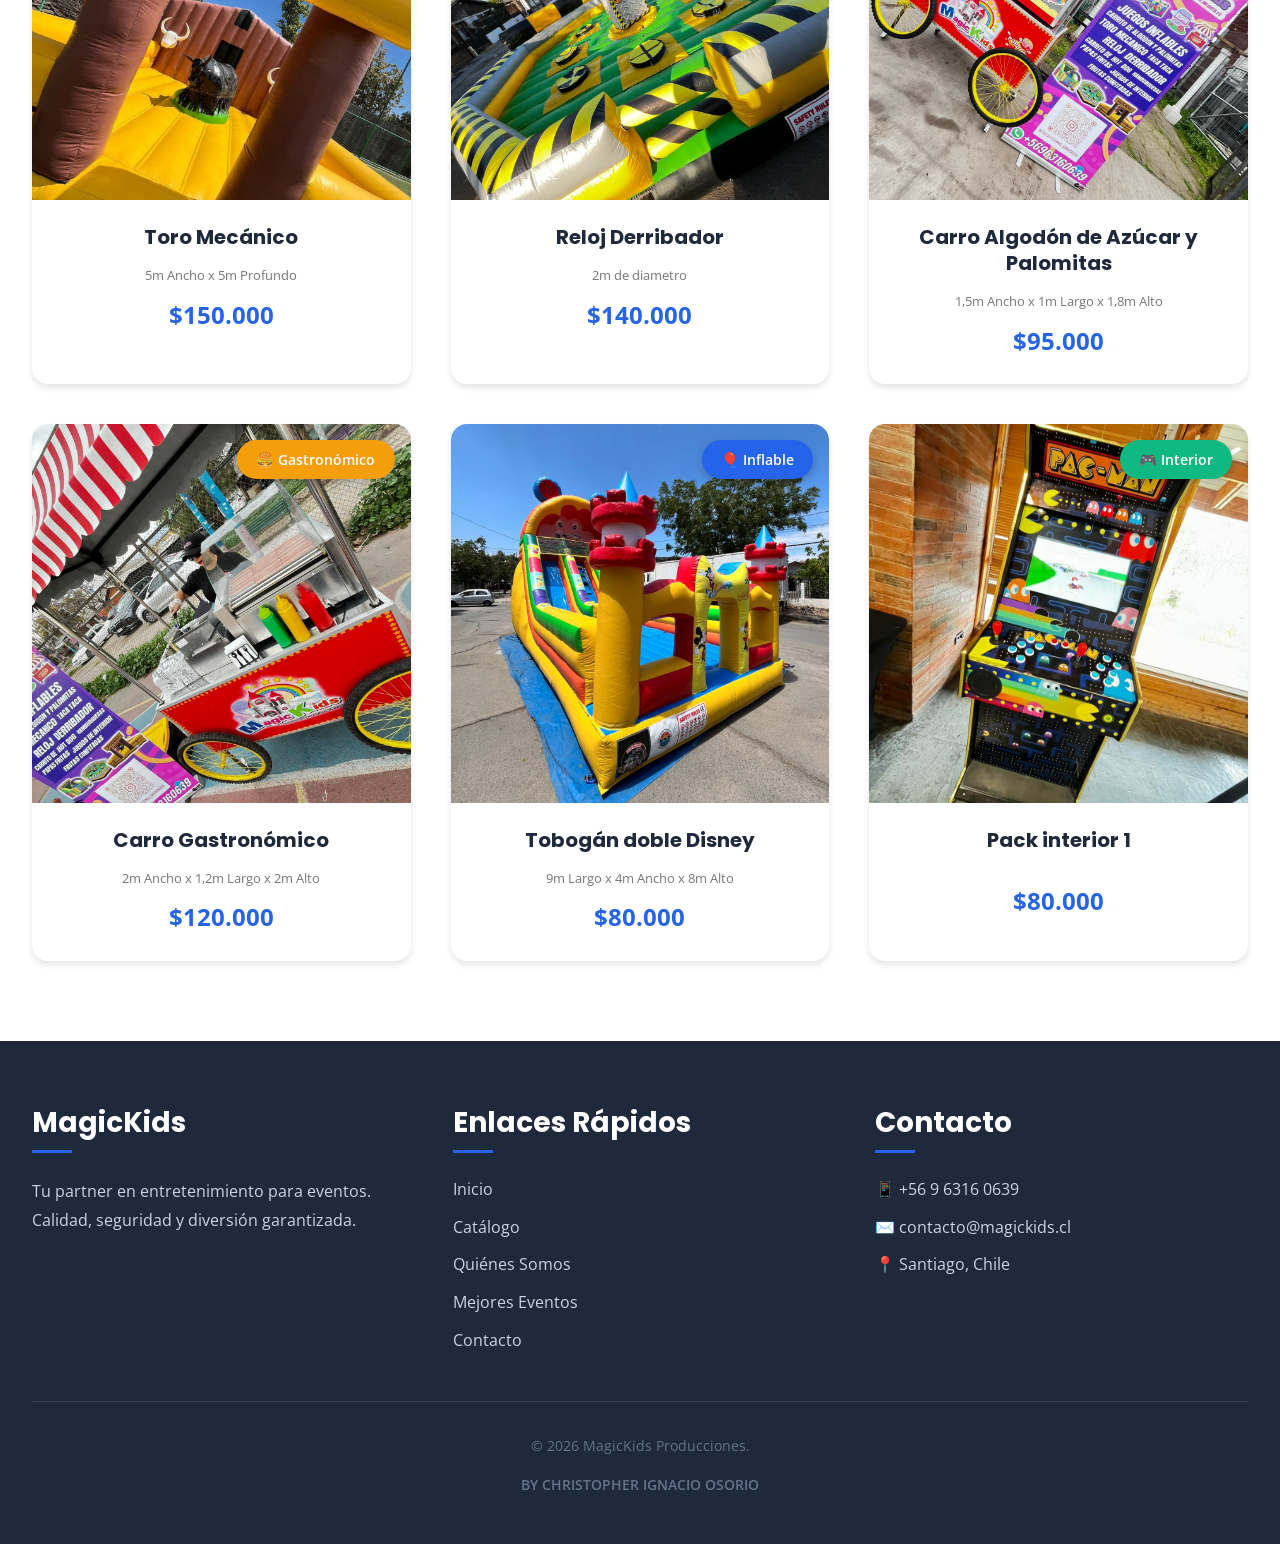
==== commit dc99ea66: "Lista para publicar4" ====
--- a/catalogo.html
+++ b/catalogo.html
@@ -82,6 +82,7 @@
               <option value="carros">Carros Gastronómicos</option>
             </select>
           </div>
+          <!-- 
           <div class="filtro-group">
             <label for="busqueda">Buscar</label>
             <input type="text" id="busqueda" placeholder="Nombre del producto...">
@@ -94,6 +95,7 @@
             <label for="precio-max">Precio Máximo</label>
             <input type="number" id="precio-max" placeholder="Hasta $">
           </div>
+          -->
           <div class="filtro-group">
             <button class="btn-filtrar" id="btn-filtrar">Filtrar</button>
           </div>
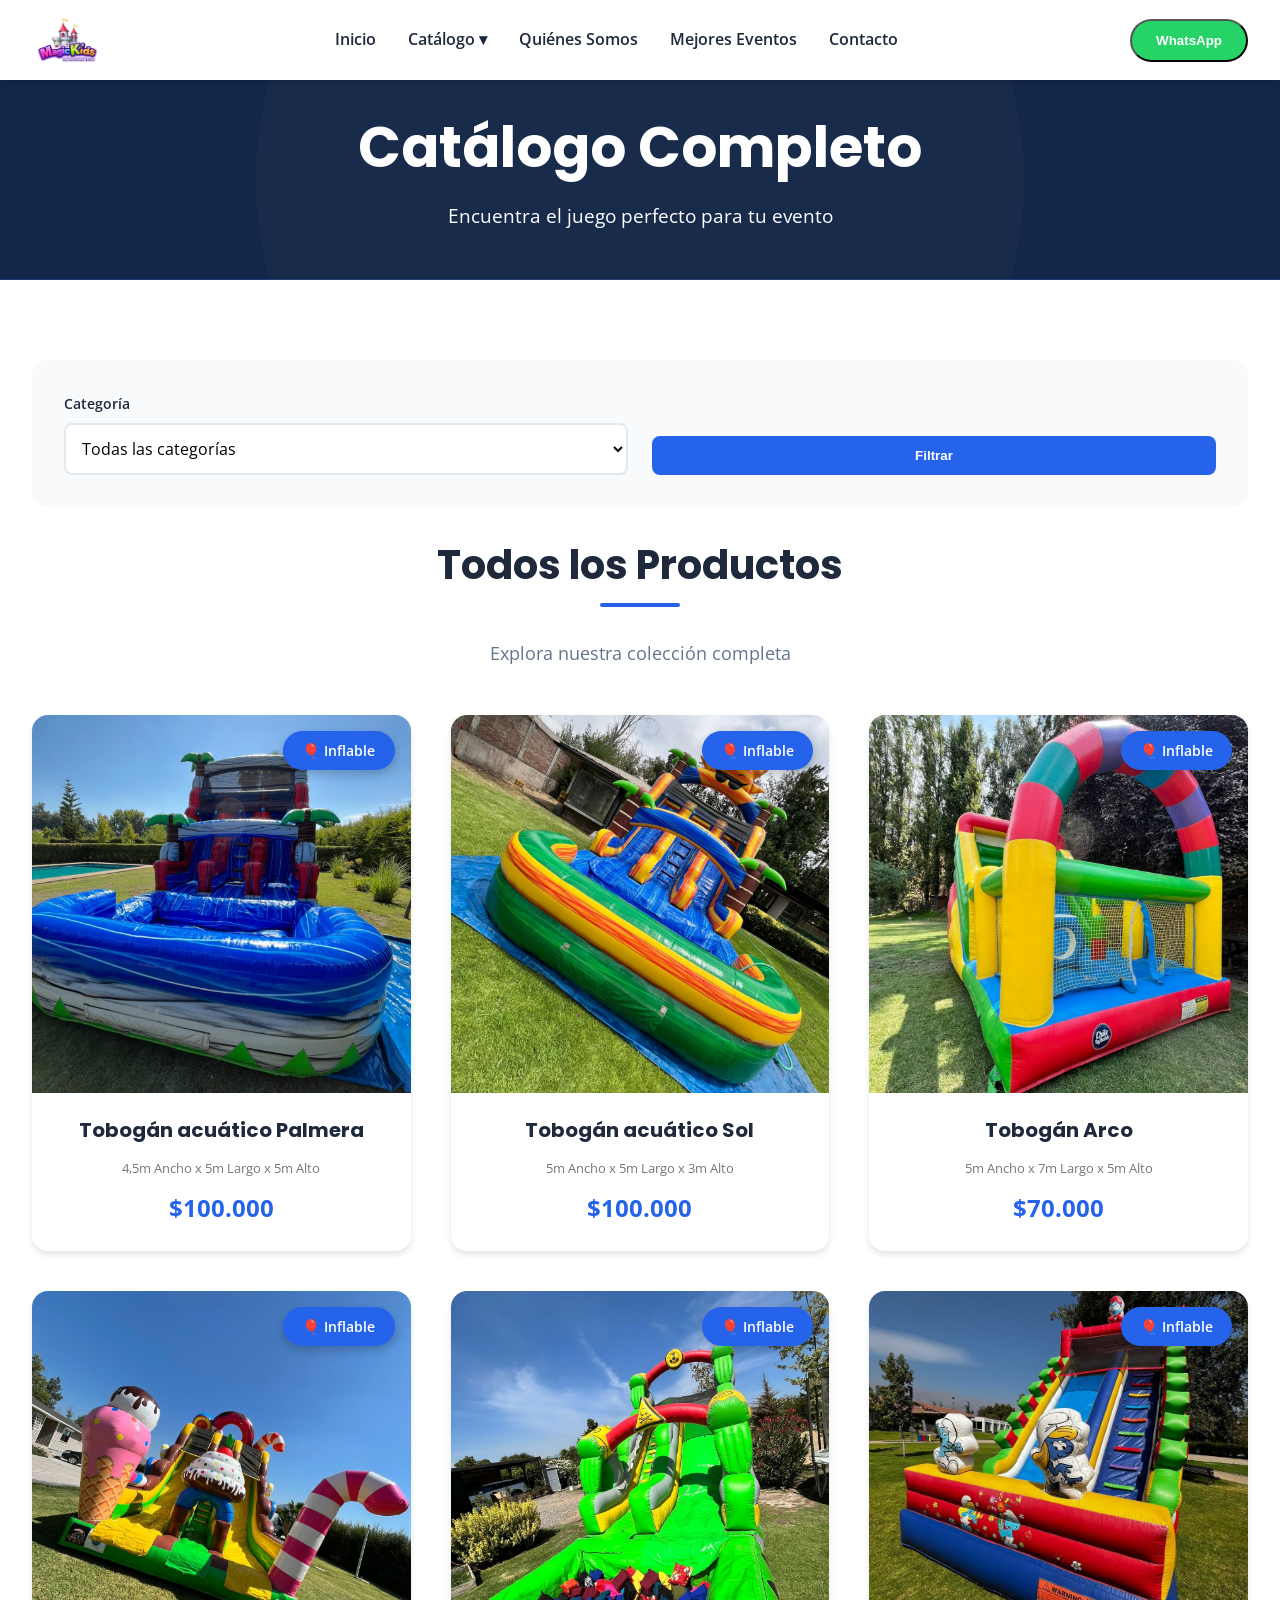
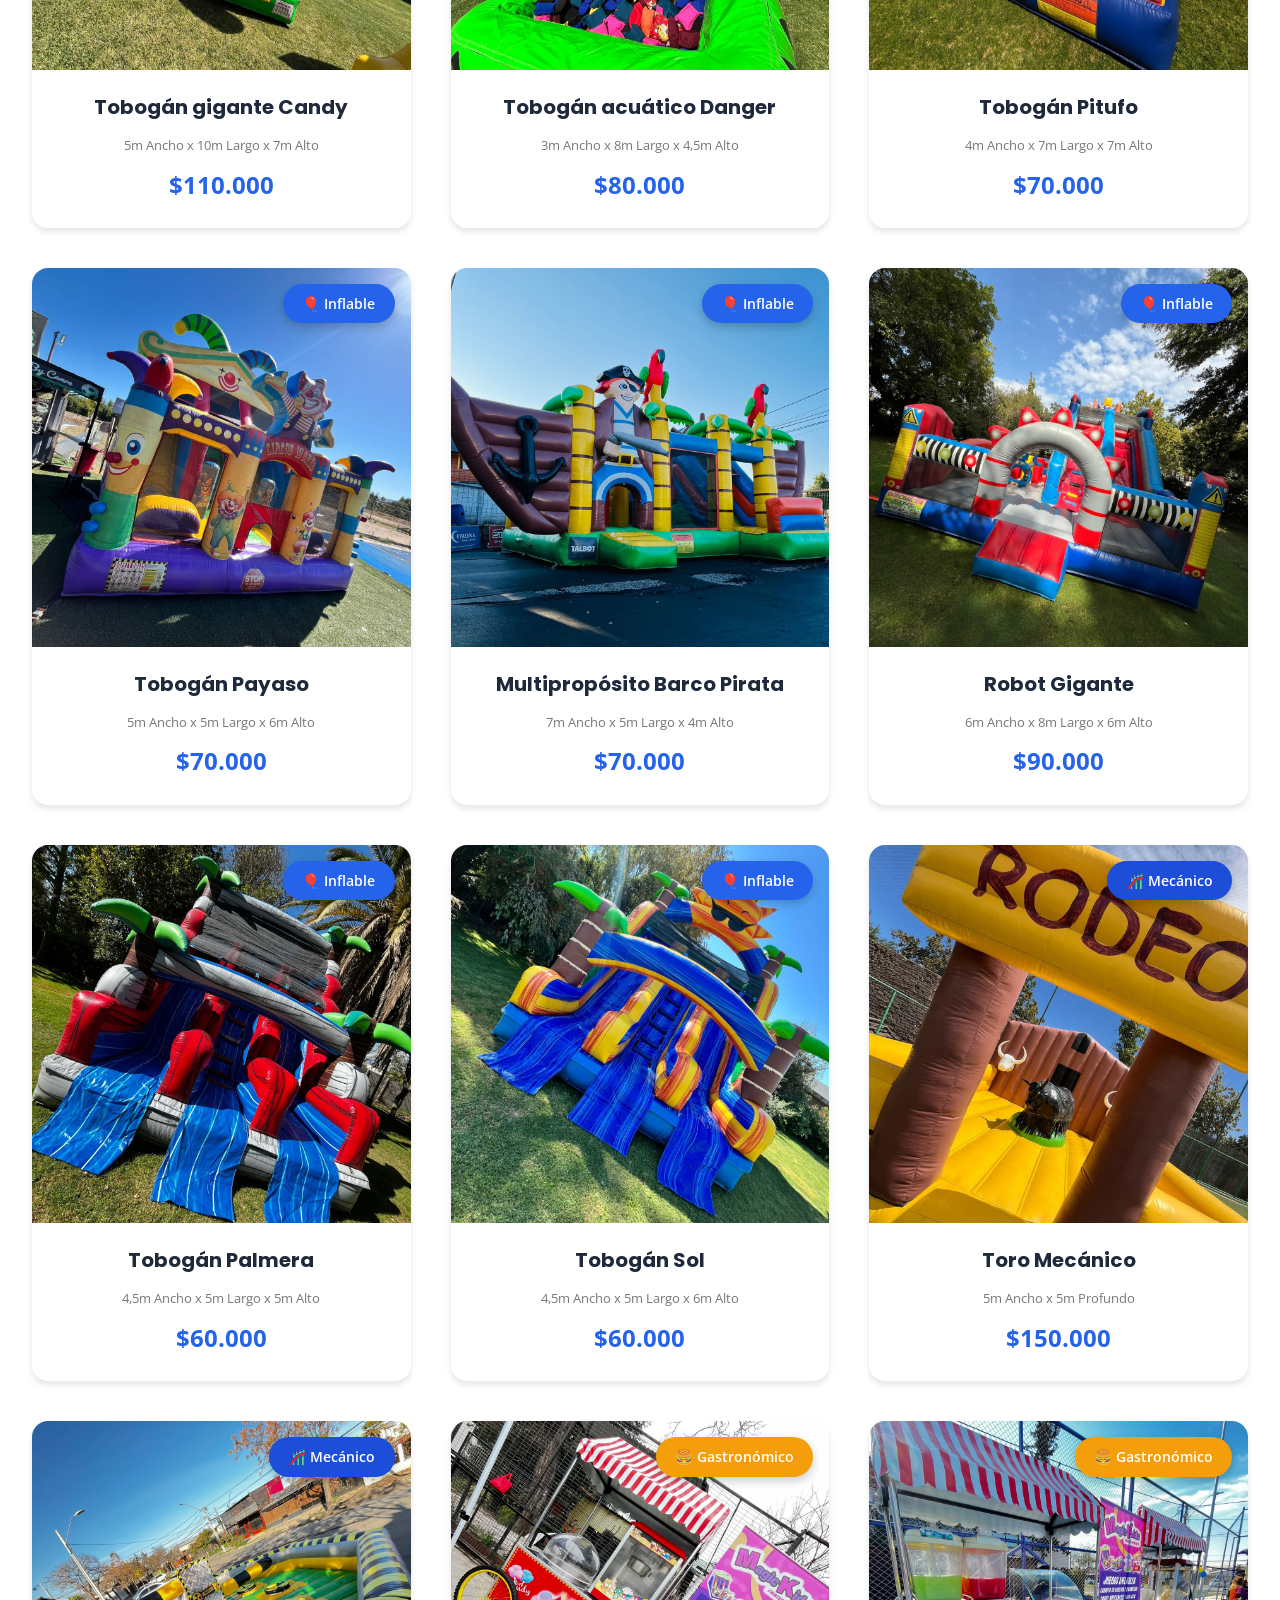
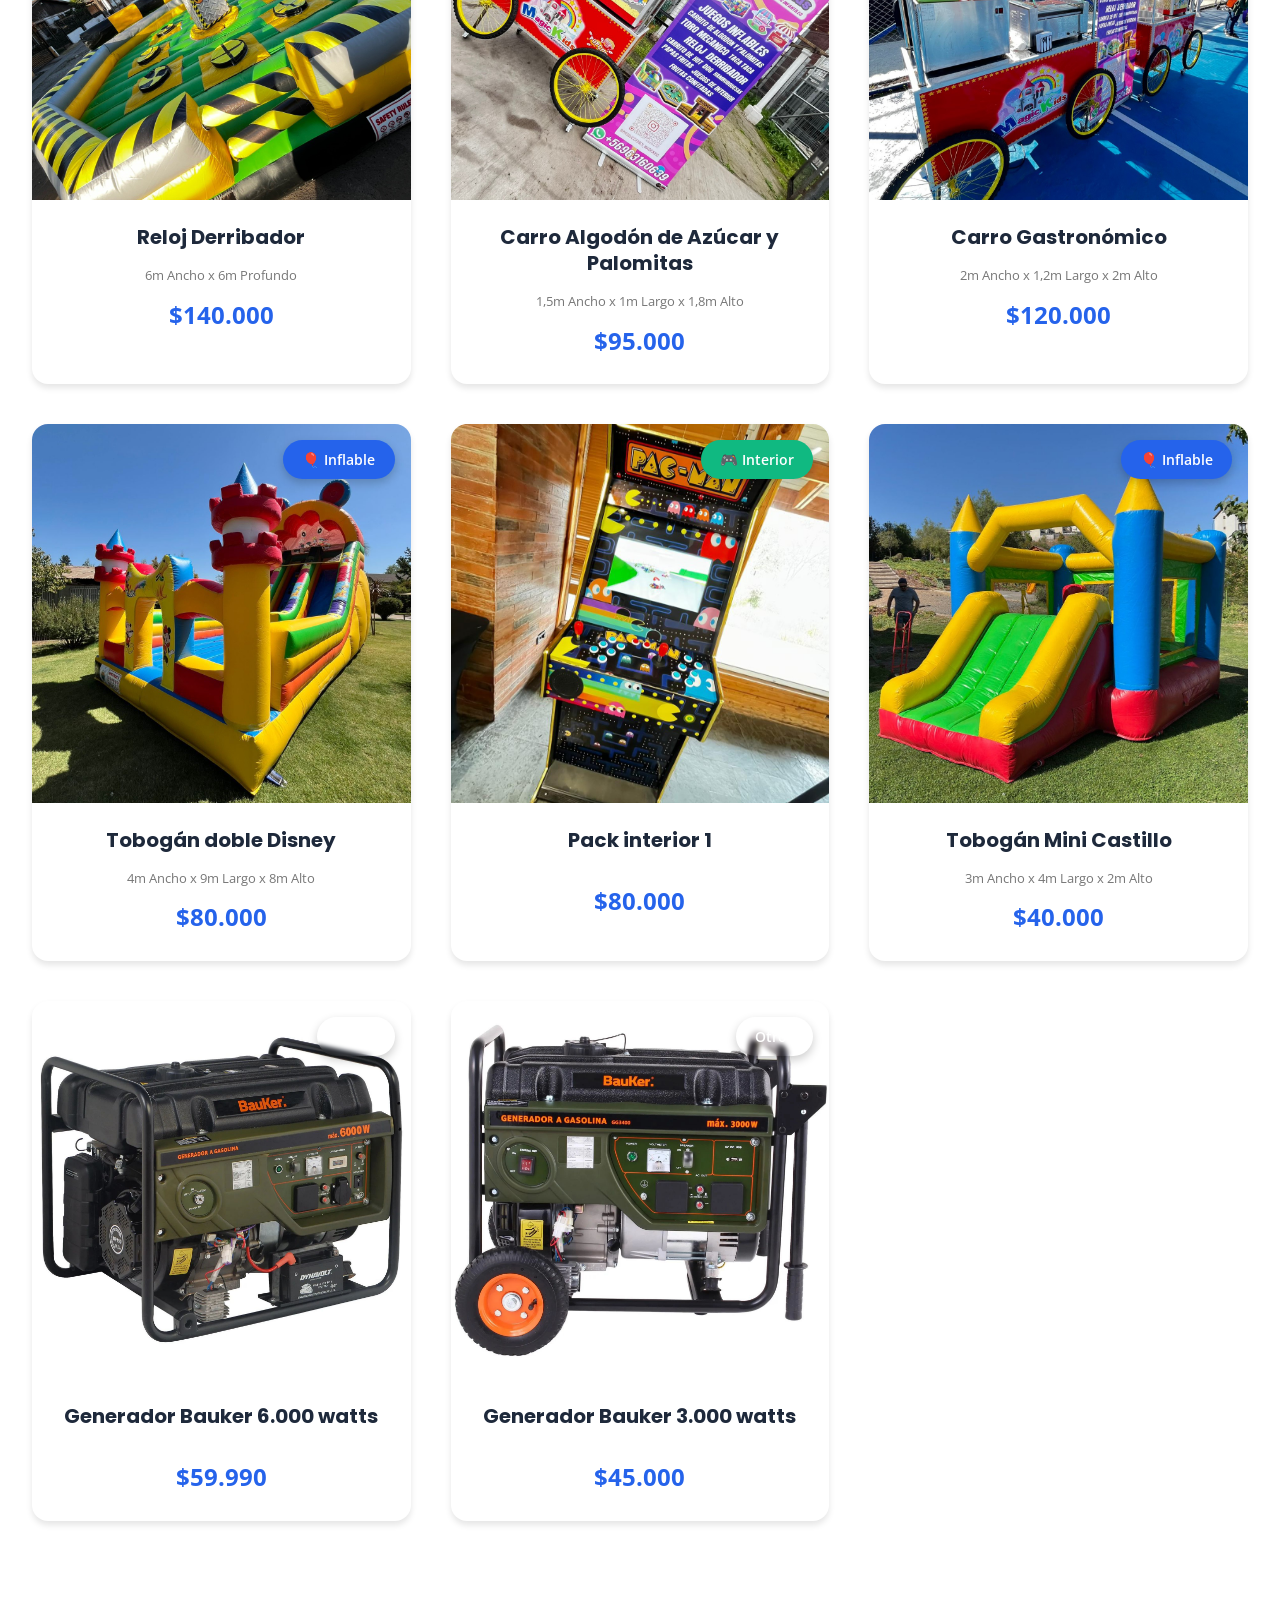
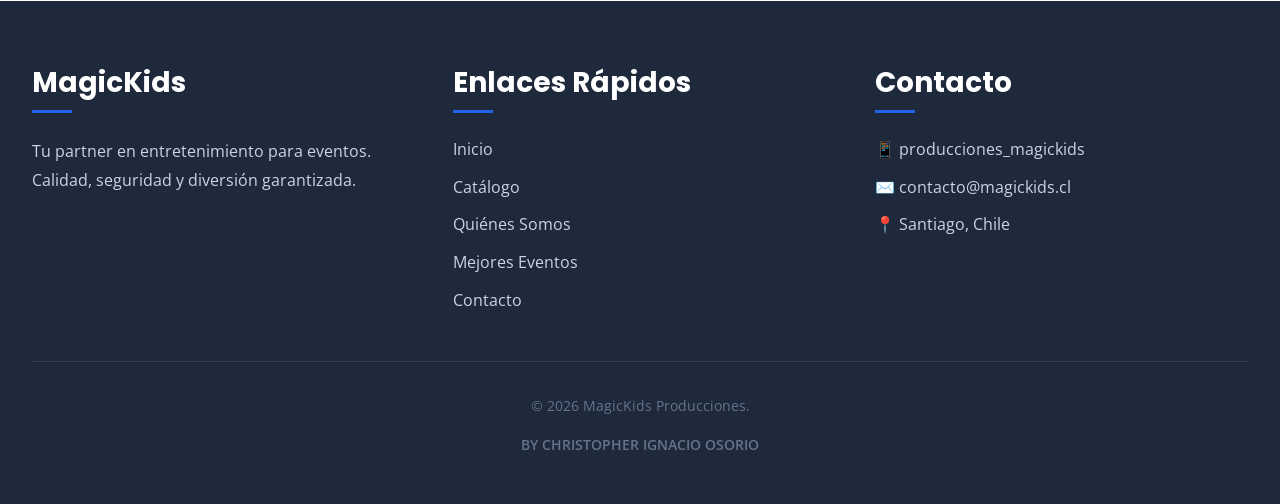
==== commit 0aee9b1e: "final" ====
--- a/catalogo.html
+++ b/catalogo.html
@@ -16,10 +16,7 @@
     <div class="loader-spinner"></div>
   </div>
 
-  <!-- WHATSAPP FLOATING BUTTON -->
-  <a href="https://wa.me/56963160639" class="whatsapp-float" target="_blank">
-    <i>💬</i>
-  </a>
+
 
   <!-- HEADER -->
   <header class="navbar" id="navbar">
@@ -42,6 +39,7 @@
           <a href="catalogo.html?categoria=mecanicos">Juegos Mecánicos</a>
           <a href="catalogo.html?categoria=interior">Juegos de Salón</a>
           <a href="catalogo.html?categoria=carros">Carros Gastronómicos</a>
+          <a href="catalogo.html?categoria=otros">Otros</a>
         </div>
       </div>
 
@@ -51,9 +49,18 @@
     </nav>
 
     <div class="nav-right">
-      <a href="https://wa.me/56963160639" class="btn-whatsapp" target="_blank">
-        <span>WhatsApp</span>
-      </a>
+      <button class="btn-whatsapp" onclick="enviarWhatsApp()">
+      <span>WhatsApp</span>
+    </button>
+
+    <script>
+      function enviarWhatsApp() {
+        const telefono = "56963160639";
+        const mensaje = "Hola, vengo desde el sitio web de MagicKids";
+        const url = `https://wa.me/${telefono}?text=${encodeURIComponent(mensaje)}`;
+        window.open(url, '_blank');
+        }
+    </script>
     </div>
   </header>
 
@@ -80,6 +87,7 @@
               <option value="mecanicos">Juegos Mecánicos</option>
               <option value="interior">Juegos de Salón</option>
               <option value="carros">Carros Gastronómicos</option>
+              <option value="otros">Otros</option>
             </select>
           </div>
           <!-- 
@@ -142,7 +150,7 @@
         <div class="footer-col">
           <h3>Contacto</h3>
           <div class="footer-contacto">
-            <p>📱 +56 9 6316 0639</p>
+            <p>📱 producciones_magickids</p>
             <p>✉️ contacto@magickids.cl</p>
             <p>📍 Santiago, Chile</p>
           </div>
@@ -231,29 +239,41 @@
     // ==============================
     function aplicarFiltroURL() {
       const params = new URLSearchParams(window.location.search);
-      const categoria = params.get("categoria");
-
-      if (!categoria) {
+      let categoria = params.get("categoria");
+
+      // Lista blanca de categorías permitidas
+      const categoriasValidas = ["inflables", "mecanicos", "interior", "carros", "otros"];
+
+      // Normalizar (evita errores por mayúsculas)
+      if (categoria) {
+        categoria = categoria.toLowerCase();
+      }
+
+      // Validación real
+      if (!categoria || !categoriasValidas.includes(categoria)) {
         actualizarTitulo('Todos los Productos', 'Explora nuestra colección completa');
         renderizar(productosGlobal);
         return;
       }
 
-      const nombreCategoria = {
-        'inflables': 'Juegos Inflables',
-        'mecanicos': 'Juegos Mecánicos',
-        'interior': 'Juegos de Salón',
-        'carros': 'Carros Gastronómicos'
-      }[categoria] || 'Productos';
-
-      const descripcionCategoria = {
-        'inflables': 'Toboganes, castillos y juegos inflables para todas las edades',
-        'mecanicos': 'Juegos mecánicos emocionantes para tu evento',
-        'interior': 'Entretenimiento para espacios cerrados',
-        'carros': 'Carros gastronómicos para deleitar a tus invitados'
-      }[categoria] || 'Nuestra selección de productos';
-
-      actualizarTitulo(nombreCategoria, descripcionCategoria);
+      // Diccionarios seguros
+      const nombres = {
+        inflables: 'Juegos Inflables',
+        mecanicos: 'Juegos Mecánicos',
+        interior: 'Juegos de Salón',
+        carros: 'Carros Gastronómicos',
+        otros: 'Otros'
+      };
+
+      const descripciones = {
+        inflables: 'Toboganes, castillos y juegos inflables para todas las edades',
+        mecanicos: 'Juegos mecánicos emocionantes para tu evento',
+        interior: 'Entretenimiento para espacios cerrados',
+        carros: 'Carros gastronómicos para deleitar a tus invitados',
+        otros:'Productos extras para cada evento'
+      };
+
+      actualizarTitulo(nombres[categoria], descripciones[categoria]);
 
       const filtrados = productosGlobal.filter(p => p.categoria === categoria);
       renderizar(filtrados);
@@ -342,7 +362,8 @@
           'inflables': 'badge-inflables',
           'mecanicos': 'badge-mecanicos',
           'interior': 'badge-interior',
-          'carros': 'badge-carros'
+          'carros': 'badge-carros',
+          'otros': 'badge-otros'
         }[p.categoria] || 'badge-inflables'
       : 'badge-no-disponible';
 
@@ -351,7 +372,8 @@
           'inflables': '🎈 Inflable',
           'mecanicos': '🎢 Mecánico',
           'interior': '🎮 Interior',
-          'carros': '🍔 Gastronómico'
+          'carros': '🍔 Gastronómico',
+          'otros': ' Otros'
         }[p.categoria] || 'Producto'
       : '❌ NO DISPONIBLE';
 
--- a/css/styles.css
+++ b/css/styles.css
@@ -1,103 +1,14 @@
 /* ========================================
-   MAGIC KIDS - ESTILOS COMPLETOS
-   ======================================== */
-
-
-
-
-
-/* ===== HERO SECTION (FIX CENTRADO) ===== */
-.hero {
-  height: calc(100vh - 80px);
-  position: relative;
-  overflow: hidden;
-  background: black;
-  display: flex;
-  align-items: center;
-  justify-content: center;
-  text-align: center;
-}
-
-/* VIDEO */
-.hero-video {
-  position: absolute;
-  inset: 0;
-  width: 100%;
-  height: 100%;
-  object-fit: cover;
-  z-index: 0;
-}
-
-/* OVERLAY */
-.hero-overlay {
-  position: absolute;
-  inset: 0;
-  background: linear-gradient(
-    rgba(0, 0, 0, 0.55),
-    rgba(0, 0, 0, 0.55)
-  );
-  z-index: 1;
-}
-
-/* CONTENIDO */
-.hero-content {
-  position: relative;
-  z-index: 2;
-  max-width: 900px;
-  padding: 0 2rem;
-  display: flex;
-  flex-direction: column;
-  align-items: center;
-}
-
-/* TEXTO */
-.hero-content h1 {
-  font-size: 4rem;
-  margin-bottom: 1.5rem;
-  color: white;
-  text-shadow: 0 4px 20px rgba(0,0,0,0.6);
-}
-
-.hero-content p {
-  font-size: 1.5rem;
-  margin-bottom: 2.5rem;
-  color: rgba(255,255,255,0.95);
-  text-shadow: 0 2px 10px rgba(0,0,0,0.5);
-}
-
-/* BOTONES */
-.hero-buttons {
-  display: flex;
-  gap: 1rem;
-  justify-content: center;
-}
-
-/* RESPONSIVE */
-@media (max-width: 768px) {
-  .hero-content h1 {
-    font-size: 2.4rem;
-  }
-
-  .hero-content p {
-    font-size: 1.15rem;
-  }
-
-  .hero-buttons {
-    flex-direction: column;
-    width: 100%;
-  }
-
-  .hero-buttons a {
-    width: 100%;
-    text-align: center;
-  }
-}
-
-
-
-
-/* ===== VARIABLES GLOBALES ===== */
+MAGIC KIDS - CSS OPTIMIZADO Y ORGANIZADO
+Estructura: Variables → Base → Componentes → Páginas → Responsive
+Corrección: Navbar móvil (Logo centrado, Hamburger izquierda)
+======================================== */
+
+/* ========================================
+🎨 00. VARIABLES GLOBALES (Design System)
+======================================== */
 :root {
+  /* Colores principales */
   --primary: #2563eb;
   --primary-dark: #1d4ed8;
   --secondary: #1d4ed8;
@@ -108,17 +19,25 @@
   --success: #10b981;
   --warning: #f59e0b;
   --danger: #ef4444;
+  
+  /* Sombras */
   --shadow-sm: 0 4px 6px rgba(0,0,0,0.1);
   --shadow-md: 0 10px 25px rgba(0,0,0,0.15);
   --shadow-lg: 0 20px 50px rgba(0,0,0,0.2);
+  
+  /* Bordes redondeados */
   --radius-sm: 8px;
   --radius-md: 16px;
   --radius-lg: 24px;
   --radius-full: 9999px;
+  
+  /* Transiciones */
   --transition: all 0.3s ease;
 }
 
-/* ===== RESET Y BASE ===== */
+/* ========================================
+🔄 01. RESET Y BASE
+======================================== */
 * {
   margin: 0;
   padding: 0;
@@ -137,7 +56,9 @@
   overflow-x: hidden;
 }
 
-/* ===== TYPOGRAPHY ===== */
+/* ========================================
+🔤 02. TIPOGRAFÍA
+======================================== */
 h1, h2, h3, h4, h5, h6 {
   font-family: 'Poppins', 'Open Sans', sans-serif;
   font-weight: 700;
@@ -170,7 +91,9 @@
   display: block;
 }
 
-/* ===== UTILITIES ===== */
+/* ========================================
+🧰 03. UTILIDADES GLOBALES
+======================================== */
 .container {
   width: 100%;
   max-width: 1400px;
@@ -213,6 +136,9 @@
   font-size: 1.1rem;
 }
 
+/* ========================================
+🔘 04. BOTONES
+======================================== */
 .btn {
   display: inline-block;
   padding: 1rem 2.5rem;
@@ -229,7 +155,6 @@
   background: var(--primary);
   color: white;
 }
-
 .btn-primary:hover {
   background: var(--primary-dark);
   transform: translateY(-2px);
@@ -240,7 +165,6 @@
   background: var(--secondary);
   color: white;
 }
-
 .btn-secondary:hover {
   background: var(--secondary-dark);
   transform: translateY(-2px);
@@ -252,13 +176,14 @@
   border: 2px solid var(--primary);
   color: var(--primary);
 }
-
 .btn-outline:hover {
   background: var(--primary);
   color: white;
 }
 
-/* ===== NAVBAR ===== */
+/* ========================================
+🧭 05. NAVBAR (Global - Todas las páginas)
+======================================== */
 .navbar {
   position: sticky;
   top: 0;
@@ -287,7 +212,6 @@
   height: 50px;
   transition: var(--transition);
 }
-
 .logo:hover {
   transform: scale(1.05);
 }
@@ -304,7 +228,6 @@
   position: relative;
   padding: 0.5rem 0;
 }
-
 .nav-link::after {
   content: '';
   position: absolute;
@@ -315,11 +238,9 @@
   background: var(--primary);
   transition: var(--transition);
 }
-
 .nav-link:hover::after {
   width: 100%;
 }
-
 .nav-link:hover {
   color: var(--primary);
 }
@@ -344,7 +265,6 @@
   transform: translateY(10px);
   transition: var(--transition);
 }
-
 .dropdown:hover .dropdown-menu {
   display: flex;
   opacity: 1;
@@ -356,7 +276,6 @@
   color: var(--dark);
   font-weight: 500;
 }
-
 .dropdown-menu a:hover {
   background: var(--light);
   color: var(--primary);
@@ -378,15 +297,14 @@
   align-items: center;
   gap: 0.5rem;
   font-weight: 600;
-}
-
+   float: right;
+}
 .btn-whatsapp:hover {
   background: #128c7e;
   transform: translateY(-2px);
   box-shadow: var(--shadow-md);
 }
 
-/* Mobile Menu */
 .mobile-menu-btn {
   display: none;
   background: none;
@@ -396,82 +314,83 @@
   color: var(--dark);
 }
 
-/* ===== HERO SECTION ===== */
+/* ========================================
+🎬 06. HERO SECTION (index.html)
+======================================== */
 .hero {
   height: calc(100vh - 80px);
-  display: flex;
-  flex-direction: column;
-  justify-content: center;
-  align-items: center;
-  background: linear-gradient(135deg, var(--primary) 0%, #b700ff 100%);
-  color: white;
-  text-align: center;
-  padding: 0 2rem;
   position: relative;
   overflow: hidden;
-}
-
-.hero::before {
-  content: '';
+  background: black;
+  display: flex;
+  align-items: center;
+  justify-content: center;
+  text-align: center;
+}
+
+.hero-video {
   position: absolute;
-  top: 0;
-  left: 0;
+  inset: 0;
   width: 100%;
   height: 100%;
-  background: url('data:image/svg+xml;utf8,<svg xmlns="http://www.w3.org/2000/svg" viewBox="0 0 100 100" preserveAspectRatio="none"><circle cx="20" cy="20" r="5" fill="rgba(255,255,255,0.1)"/><circle cx="60" cy="40" r="8" fill="rgba(255,255,255,0.1)"/><circle cx="80" cy="70" r="6" fill="rgba(255,255,255,0.1)"/></svg>');
-  background-size: 400px;
-  opacity: 0.3;
-}
-
-.hero h1 {
+  object-fit: cover;
+  z-index: 0;
+}
+
+.hero-overlay {
+  position: absolute;
+  inset: 0;
+  background: linear-gradient(rgba(0, 0, 0, 0.55), rgba(0, 0, 0, 0.55));
+  z-index: 1;
+}
+
+.hero-content {
+  position: relative;
+  z-index: 2;
+  max-width: 900px;
+  padding: 0 2rem;
+  display: flex;
+  flex-direction: column;
+  align-items: center;
+}
+
+.hero-content h1 {
   font-size: 4rem;
   margin-bottom: 1.5rem;
-  text-shadow: 0 2px 10px rgba(0,0,0,0.2);
-  animation: fadeInDown 1s ease;
-}
-
-.hero p {
+  color: white;
+  text-shadow: 0 4px 20px rgba(0,0,0,0.6);
+}
+
+.hero-content p {
   font-size: 1.5rem;
   margin-bottom: 2.5rem;
-  max-width: 700px;
   color: rgba(255,255,255,0.95);
-  animation: fadeInUp 1s ease 0.3s both;
+  text-shadow: 0 2px 10px rgba(0,0,0,0.5);
 }
 
 .hero-buttons {
   display: flex;
   gap: 1rem;
-  animation: fadeIn 1s ease 0.6s both;
-}
-
+  justify-content: center;
+}
+
+/* Animaciones Hero */
 @keyframes fadeInDown {
-  from {
-    opacity: 0;
-    transform: translateY(-30px);
-  }
-  to {
-    opacity: 1;
-    transform: translateY(0);
-  }
-}
-
+  from { opacity: 0; transform: translateY(-30px); }
+  to { opacity: 1; transform: translateY(0); }
+}
 @keyframes fadeInUp {
-  from {
-    opacity: 0;
-    transform: translateY(30px);
-  }
-  to {
-    opacity: 1;
-    transform: translateY(0);
-  }
-}
-
+  from { opacity: 0; transform: translateY(30px); }
+  to { opacity: 1; transform: translateY(0); }
+}
 @keyframes fadeIn {
   from { opacity: 0; }
   to { opacity: 1; }
 }
 
-/* ===== DESTACADOS SECTION ===== */
+/* ========================================
+⭐ 07. DESTACADOS (index.html)
+======================================== */
 .destacados {
   background: white;
 }
@@ -483,7 +402,9 @@
   margin-top: 3rem;
 }
 
-/* ===== CATEGORÍAS SECTION ===== */
+/* ========================================
+📂 08. CATEGORÍAS (index.html)
+======================================== */
 .categorias {
   background: linear-gradient(135deg, #f0f9ff 0%, #e0f2fe 100%);
 }
@@ -504,7 +425,6 @@
   transition: var(--transition);
   cursor: pointer;
 }
-
 .categoria-card:hover {
   transform: translateY(-10px);
   box-shadow: var(--shadow-lg);
@@ -528,7 +448,9 @@
 .categoria-card.interior .categoria-icon { background: var(--success); }
 .categoria-card.carros .categoria-icon { background: var(--warning); }
 
-/* ===== EVENTOS PREVIEW ===== */
+/* ========================================
+🎉 09. EVENTOS PREVIEW (index.html)
+======================================== */
 .eventos-preview {
   background: white;
 }
@@ -546,28 +468,106 @@
   box-shadow: var(--shadow-sm);
   transition: var(--transition);
 }
-
 .evento-card:hover {
   transform: translateY(-5px);
   box-shadow: var(--shadow-md);
 }
 
-.evento-img {
-  height: 200px;
-  background: var(--primary);
-  display: flex;
-  align-items: center;
-  justify-content: center;
-  color: white;
-  font-size: 3rem;
-}
+.evento-imagen-container {
+  position: relative;
+  height: 250px;
+  overflow: hidden;
+  background: linear-gradient(135deg, #f0f9ff, #e0f2fe);
+}
+.evento-imagen-container img {
+  width: 100%;
+  height: 100%;
+  object-fit: cover;
+  transition: transform 0.5s ease;
+}
+.evento-card:hover .evento-imagen-container img {
+  transform: scale(1.1);
+}
+
+.evento-badge {
+  position: absolute;
+  top: 15px;
+  right: 15px;
+  background: rgba(37, 99, 235, 0.95);
+  color: white;
+  padding: 8px 16px;
+  border-radius: 25px;
+  font-weight: 600;
+  font-size: 0.9rem;
+  backdrop-filter: blur(10px);
+  box-shadow: 0 4px 15px rgba(0,0,0,0.2);
+}
+.evento-badge.corporativo { background: rgba(249, 115, 22, 0.95); }
+.evento-badge.festival { background: rgba(16, 185, 129, 0.95); }
+.evento-badge.familiar { background: rgba(245, 158, 11, 0.95); }
 
 .evento-info {
-  padding: 1.5rem;
-  background: white;
-}
-
-/* ===== PRODUCTOS SECTION ===== */
+  padding: 24px;
+  flex-grow: 1;
+  display: flex;
+  flex-direction: column;
+}
+
+.evento-titulo {
+  color: #1e293b;
+  font-size: 1.3rem;
+  font-weight: 700;
+  margin-bottom: 12px;
+  line-height: 1.3;
+}
+
+.evento-detalles {
+  display: flex;
+  flex-direction: column;
+  gap: 10px;
+  margin-bottom: 16px;
+  flex-grow: 1;
+}
+
+.evento-detalle {
+  display: flex;
+  align-items: center;
+  gap: 8px;
+  color: #64748b;
+  font-size: 0.95rem;
+}
+
+.evento-descripcion {
+  color: #475569;
+  line-height: 1.7;
+  font-size: 0.95rem;
+  margin-bottom: 16px;
+}
+
+.evento-footer {
+  display: flex;
+  justify-content: space-between;
+  align-items: center;
+  padding-top: 16px;
+  border-top: 2px solid #f1f5f9;
+}
+
+.evento-ver-mas {
+  color: #2563eb;
+  font-weight: 600;
+  font-size: 0.95rem;
+  display: flex;
+  align-items: center;
+  gap: 6px;
+  transition: color 0.3s ease;
+}
+.evento-ver-mas:hover {
+  color: #1d4ed8;
+}
+
+/* ========================================
+🛍️ 10. CATÁLOGO / PRODUCTOS (catalogo.html)
+======================================== */
 .productos-section {
   background: white;
 }
@@ -607,7 +607,6 @@
   font-family: inherit;
   font-size: 1rem;
 }
-
 .filtro-group select:focus,
 .filtro-group input:focus {
   outline: none;
@@ -624,7 +623,6 @@
   cursor: pointer;
   transition: var(--transition);
 }
-
 .btn-filtrar:hover {
   background: var(--primary-dark);
 }
@@ -636,20 +634,14 @@
   margin-top: 2rem;
 }
 
-
-
-
-
+/* Badges de categoría */
 .badge-inflables { background: var(--primary); }
 .badge-mecanicos { background: var(--secondary); }
 .badge-interior { background: var(--success); }
 .badge-carros { background: var(--warning); color: var(--dark); }
-
-
-
-
-/* ===== AJUSTE DEFINITIVO TARJETAS DE PRODUCTO - IMAGEN SIN BORDES BLANCOS ===== */
-/* Tarjeta completa */
+.badge-disponible { background: var(--success) !important; }
+
+/* Tarjeta de producto */
 .producto {
   background: white;
   border-radius: var(--radius-md);
@@ -663,24 +655,22 @@
   position: relative;
 }
 
-/* CONTENEDOR DE IMAGEN: CUADRADO PERFECTO EN TODAS LAS PANTALLAS */
 .img-box {
   position: relative;
   width: 100%;
-  aspect-ratio: 1 / 1; /* ¡SOLUCIÓN MODERNA Y LIMPIA! */
+  aspect-ratio: 1 / 1;
   background: transparent;
   margin: 0;
   overflow: hidden;
 }
 
-/* IMAGEN: OCUPA TODO EL CUADRADO SIN ESPACIOS BLANCOS */
 .img-box img {
   position: absolute;
   top: 0;
   left: 0;
   width: 100%;
   height: 100%;
-  object-fit: cover; /* Cubre TODO sin deformar */
+  object-fit: cover;
   object-position: center;
   display: block;
   transition: transform 0.4s ease;
@@ -693,7 +683,6 @@
   transform: scale(1.08);
 }
 
-/* BADGE SOBRE LA IMAGEN */
 .producto-badge {
   position: absolute;
   top: 1rem;
@@ -708,7 +697,6 @@
   color: white;
 }
 
-/* INFORMACIÓN DEBAJO DE LA IMAGEN */
 .producto-info {
   padding: 1.5rem;
   text-align: center;
@@ -718,7 +706,6 @@
   gap: 0.75rem;
 }
 
-/* Título del producto */
 .producto-info h3 {
   font-size: 1.25rem;
   margin: 0;
@@ -734,81 +721,191 @@
   margin: 0;
 }
 
-/* ===== RESPONSIVE ===== */
-@media (max-width: 768px) {
-  .img-box {
-    padding-top: 100% !important; /* Mantiene proporción cuadrada */
-  }
-  
-  .producto-info {
-    padding: 1.25rem !important;
-  }
-  
-  .producto-info h3 {
-    font-size: 1.15rem !important;
-  }
-  
-  .producto-info p {
-    font-size: 1.35rem !important;
-  }
-}
-
-@media (max-width: 480px) {
-  .img-box {
-    padding-top: 100% !important;
-  }
-  
-  .producto-info {
-    padding: 1rem !important;
-    gap: 0.5rem !important;
-  }
-  
-  .producto-info h3 {
-    font-size: 1.1rem !important;
-  }
-  
-  .producto-info p {
-    font-size: 1.25rem !important;
-  }
-  
-  .producto-badge {
-    font-size: 0.85rem !important;
-    padding: 0.4rem 1rem !important;
-  }
-}
-
-/* ===== PRODUCTOS NO DISPONIBLES ===== */
-.producto-no-disponible {
-  position: relative !important;
-  opacity: 0.65 !important;
-  cursor: not-allowed !important;
-}
-
-.producto-no-disponible::after {
-  content: '❌ NO DISPONIBLE' !important;
-  position: absolute !important;
-  top: 50% !important;
-  left: 50% !important;
-  transform: translate(-50%, -50%) !important;
-  background: rgba(239, 68, 68, 0.9) !important;
-  color: white !important;
-  padding: 0.75rem 1.5rem !important;
-  border-radius: var(--radius-full) !important;
-  font-weight: 700 !important;
-  font-size: 0.95rem !important;
-  z-index: 15 !important;
-  box-shadow: 0 10px 30px rgba(0,0,0,0.3) !important;
-  width: 90% !important;
-  text-align: center !important;
-}
-
-.producto-no-disponible .producto-badge {
-  background: var(--danger) !important;
-}
-
-/* ===== QUIÉNES SOMOS ===== */
+
+
+/* ========================================
+🔍 11. DETALLE PRODUCTO (detalle-producto.html)
+======================================== */
+.detalle-container {
+  display: grid;
+  grid-template-columns: repeat(auto-fit, minmax(20px, 1fr));
+  gap: 2rem;
+  margin-top: 0.5rem;
+}
+
+.galeria-producto {
+  display: flex;
+  flex-direction: column;
+  width: 100%;
+}
+
+.imagen-principal-container {
+  background: white;
+  border-radius: var(--radius-md);
+  box-shadow: var(--shadow-sm);
+  overflow: hidden;
+  padding: 0 !important;
+}
+
+.imagen-principal-container img {
+  width: 100%;
+  height: auto;
+  display: block;
+  object-fit: contain;
+  padding: 0 !important;
+  margin: 0;
+  background: var(--light);
+}
+
+.miniaturas {
+  display: flex !important;
+  gap: 0.75rem !important;
+  overflow-x: auto !important;
+  padding: 0.75rem 0 !important;
+  margin-top: 1rem !important;
+  width: 100% !important;
+  -ms-overflow-style: none !important;
+  scrollbar-width: none !important;
+  background: transparent !important;
+  justify-content: center;
+    align-items: center;
+}
+.miniaturas::-webkit-scrollbar {
+  display: none !important;
+}
+
+.miniaturas img {
+  width: 80px !important;
+  height: 80px !important;
+  object-fit: cover !important;
+  border-radius: var(--radius-sm) !important;
+  cursor: pointer !important;
+  border: 3px solid transparent !important;
+  transition: all 0.3s ease !important;
+  flex-shrink: 0 !important;
+  background: var(--light) !important;
+  display: block !important;
+  box-shadow: 0 2px 8px rgba(0,0,0,0.1) !important;
+}
+.miniaturas img:hover,
+.miniaturas img.active {
+  border-color: var(--primary) !important;
+  transform: scale(1.08) !important;
+  box-shadow: 0 4px 12px rgba(37, 99, 235, 0.3) !important;
+}
+
+.info-producto {
+  background: white;
+  padding: 2.5rem;
+  border-radius: var(--radius-md);
+  box-shadow: var(--shadow-sm);
+}
+
+.info-producto h1 {
+  font-size: 2rem;
+  color: var(--dark);
+  margin-bottom: 1rem;
+}
+
+.precio-producto {
+  font-size: 2.5rem;
+  font-weight: 700;
+  color: var(--primary);
+  margin: 1rem 0;
+}
+
+.descripcion-producto {
+  margin: 1.5rem 0;
+  line-height: 1.8;
+  color: var(--gray);
+}
+
+.especificaciones {
+  margin: 2rem 0;
+  padding-top: 1.5rem;
+  border-top: 2px solid var(--light);
+}
+
+.especificacion {
+  display: flex;
+  justify-content: space-between;
+  align-items: center;
+  padding: 0.75rem 0;
+}
+.especificacion:last-child {
+  border-bottom: none;
+}
+
+.especificacion-label {
+  font-weight: 600;
+  color: var(--dark);
+}
+
+.especificacion-valor {
+  color: var(--primary);
+  font-weight: 600;
+}
+
+.btn-cotizar {
+  display: block;
+  width: 100%;
+  padding: 1.25rem;
+  background: var(--secondary);
+  color: white;
+  border: none;
+  border-radius: var(--radius-full);
+  font-size: 1.1rem;
+  font-weight: 700;
+  margin-top: 1.5rem;
+  cursor: pointer;
+  transition: var(--transition);
+  display: flex;
+  align-items: center;
+  justify-content: center;
+  gap: 1rem;
+}
+.btn-cotizar:hover {
+  background: var(--secondary-dark);
+  transform: translateY(-2px);
+  box-shadow: var(--shadow-md);
+}
+
+.requisitos {
+  margin-top: 2rem;
+  padding-top: 2rem;
+  border-top: 2px solid var(--light);
+}
+
+.requisitos h3 {
+  color: var(--dark);
+  margin-bottom: 1rem;
+}
+
+.requisito-item {
+  display: flex;
+  align-items: flex-start;
+  gap: 1rem;
+  margin-bottom: 0.75rem;
+}
+
+.requisito-icono {
+  color: var(--success);
+  font-weight: bold;
+  font-size: 1.2rem;
+}
+
+.requisito-texto {
+  color: var(--gray);
+}
+
+
+
+/* ========================================
+👥 12. QUIÉNES SOMOS (quienes-somos.html)
+======================================== */
 .quienes-somos-hero {
-  background: linear-gradient(rgba(0,0,0,0.7), rgba(0,0,0,0.7)), url('data:image/svg+xml;utf8,<svg xmlns="http://www.w3.org/2000/svg" width="100" height="100" viewBox="0 0 100 100"><rect width="100" height="100" fill="%232563eb"/><circle cx="30" cy="30" r="20" fill="rgba(255,255,255,0.1)"/></svg>');
+  background: linear-gradient(rgba(0,0,0,0.7), rgba(0,0,0,0.7)), 
+url('data:image/svg+xml;utf8,<svg xmlns="http://www.w3.org/2000/svg" width="100" height="100" viewBox="0 0 100 100"><rect width="100" height="100" fill="%233b82f6"/><circle cx="50" cy="50" r="30" fill="rgba(255,255,255,0.1)"/></svg>');
   background-size: cover;
   background-position: center;
   color: white;
@@ -830,14 +927,8 @@
   box-shadow: var(--shadow-sm);
   text-align: center;
 }
-
-.mision-card {
-  border-top: 4px solid var(--primary);
-}
-
-.vision-card {
-  border-top: 4px solid var(--secondary);
-}
+.mision-card { border-top: 4px solid var(--primary); }
+.vision-card { border-top: 4px solid var(--secondary); }
 
 .equipo-grid {
   display: grid;
@@ -867,12 +958,10 @@
 .miembro-info {
   padding: 1.5rem;
 }
-
 .miembro-info h3 {
   color: var(--dark);
   margin-bottom: 0.25rem;
 }
-
 .miembro-info p {
   color: var(--gray);
   font-weight: 600;
@@ -904,9 +993,11 @@
   opacity: 0.9;
 }
 
-/* ===== MEJORES EVENTOS ===== */
+/* ========================================
+🎪 13. MEJORES EVENTOS (eventos.html)
+======================================== */
 .eventos-hero {
-  background: linear-gradient(rgba(0,0,0,0.7), rgba(0,0,0,0.7)), url('data:image/svg+xml;utf8,<svg xmlns="http://www.w3.org/2000/svg" width="100" height="100" viewBox="0 0 100 100"><rect width="100" height="100" fill="%23f97316"/><circle cx="50" cy="50" r="30" fill="rgba(255,255,255,0.1)"/></svg>');
+  background: linear-gradient(rgba(0,0,0,0.7), rgba(0,0,0,0.7)), url('image/svg+xml;utf8,<svg xmlns="http://www.w3.org/2000/svg" width="100" height="100" viewBox="0 0 100 100"><rect width="100" height="100" fill="%23f97316"/><circle cx="50" cy="50" r="30" fill="rgba(255,255,255,0.1)"/></svg>');
   background-size: cover;
   background-position: center;
   color: white;
@@ -931,7 +1022,6 @@
   transition: var(--transition);
   border: 2px solid transparent;
 }
-
 .galeria-filtro.active,
 .galeria-filtro:hover {
   background: var(--primary);
@@ -959,12 +1049,12 @@
   color: white;
   font-size: 3rem;
 }
-
 .galeria-item:hover {
   transform: scale(1.05);
   box-shadow: var(--shadow-lg);
 }
 
+/* Testimonios (actualmente comentado en HTML) */
 .testimonios {
   background: var(--light);
   margin-top: 4rem;
@@ -984,7 +1074,6 @@
   box-shadow: var(--shadow-sm);
   position: relative;
 }
-
 .testimonio-card::before {
   content: '"';
   position: absolute;
@@ -1024,14 +1113,15 @@
   color: var(--dark);
   margin-bottom: 0.25rem;
 }
-
 .testimonio-info p {
   color: var(--gray);
   margin-bottom: 0;
   font-size: 0.9rem;
 }
 
-/* ===== CONTACTO ===== */
+/* ========================================
+📞 14. CONTACTO (contacto.html)
+======================================== */
 .contacto-hero {
   background: linear-gradient(rgba(0,0,0,0.7), rgba(0,0,0,0.7)), url('data:image/svg+xml;utf8,<svg xmlns="http://www.w3.org/2000/svg" width="100" height="100" viewBox="0 0 100 100"><rect width="100" height="100" fill="%2310b981"/><circle cx="50" cy="50" r="30" fill="rgba(255,255,255,0.1)"/></svg>');
   background-size: cover;
@@ -1054,7 +1144,6 @@
   border-radius: var(--radius-md);
   box-shadow: var(--shadow-sm);
 }
-
 .contacto-info h3 {
   color: var(--dark);
   margin-bottom: 1.5rem;
@@ -1085,12 +1174,10 @@
   color: var(--dark);
   margin-bottom: 0.25rem;
 }
-
 .contacto-texto p, .contacto-texto a {
   color: var(--gray);
   margin-bottom: 0;
 }
-
 .contacto-texto a:hover {
   color: var(--primary);
 }
@@ -1105,7 +1192,6 @@
 .form-group {
   margin-bottom: 1.5rem;
 }
-
 .form-group label {
   display: block;
   margin-bottom: 0.5rem;
@@ -1124,7 +1210,6 @@
   font-size: 1rem;
   transition: var(--transition);
 }
-
 .form-group input:focus,
 .form-group textarea:focus,
 .form-group select:focus {
@@ -1148,191 +1233,13 @@
   width: 100%;
   transition: var(--transition);
 }
-
 .form-submit:hover {
   background: var(--primary-dark);
 }
 
-
-
-/* ===== DETALLE PRODUCTO ===== */
-
-
-.detalle-container {
-  display: grid;
-  grid-template-columns: repeat(auto-fit, minmax(20px, 1fr));
-  gap: 2rem;
-  margin-top: 0,5rem;
-}
-
-.galeria-producto {
-  display: flex;
-  flex-direction: column;
-  width: 100%;
-}
-
-.imagen-principal-container {
-  background: white;
-  border-radius: var(--radius-md);
-  padding: 0; /* ELIMINA EL ESPACIO BLANCO */
-  box-shadow: var(--shadow-sm);
-  overflow: hidden; /* Recorta cualquier desbordamiento */
-}
-
-.imagen-principal-container img {
-  width: 100%;
-  height: auto; /* Mantiene proporción natural */
-  display: block;
-  object-fit: contain; /* Muestra imagen completa sin recortar */
-  padding: 0;
-  margin: 0;
-  background: var(--light); /* Fondo sutil si la imagen no llena todo */
-}
-
-.miniaturas {
-  display: flex !important;
-  gap: 0.75rem !important;
-  overflow-x: auto !important;
-  padding: 0.75rem 0 !important;
-  margin-top: 1rem !important;
-  width: 100% !important;
-  -ms-overflow-style: none !important; /* Oculta scrollbar en IE/Edge */
-  scrollbar-width: none !important; /* Oculta scrollbar en Firefox */
-  background: transparent !important;
-}
-
-/* Oculta scrollbar en Chrome/Safari */
-.miniaturas::-webkit-scrollbar {
-  display: none !important;
-}
-
-.miniaturas img {
-  width: 80px !important;
-  height: 80px !important;
-  object-fit: cover !important; /* Imagen completa sin espacios */
-  border-radius: var(--radius-sm) !important;
-  cursor: pointer !important;
-  border: 3px solid transparent !important;
-  transition: all 0.3s ease !important;
-  flex-shrink: 0 !important; /* Evita que se encojan */
-  background: var(--light) !important; /* Fondo si la imagen no carga */
-  display: block !important;
-  box-shadow: 0 2px 8px rgba(0,0,0,0.1) !important;
-}
-
-
-.miniaturas img:hover,
-.miniaturas img.active {
-  border-color: var(--primary) !important;
-  transform: scale(1.08) !important;
-  box-shadow: 0 4px 12px rgba(37, 99, 235, 0.3) !important;
-}
-
-.info-producto {
-  background: white;
-  padding: 2.5rem;
-  border-radius: var(--radius-md);
-  box-shadow: var(--shadow-sm);
-}
-
-.info-producto h1 {
-  font-size: 2rem;
-  color: var(--dark);
-  margin-bottom: 1rem;
-}
-
-.precio-producto {
-  font-size: 2.5rem;
-  font-weight: 700;
-  color: var(--primary);
-  margin: 1rem 0;
-}
-
-.descripcion-producto {
-  margin: 1.5rem 0;
-  line-height: 1.8;
-  color: var(--gray);
-}
-
-.especificaciones {
-  margin: 2rem 0;
-}
-
-.especificacion {
-  display: flex;
-  justify-content: space-between;
-  padding: 1rem 0;
-  border-bottom: 1px solid var(--light);
-}
-
-.especificacion:last-child {
-  border-bottom: none;
-}
-
-.especificacion-label {
-  font-weight: 600;
-  color: var(--dark);
-}
-
-.especificacion-valor {
-  color: var(--primary);
-  font-weight: 600;
-}
-
-.btn-cotizar {
-  display: block;
-  width: 100%;
-  padding: 1.25rem;
-  background: var(--secondary);
-  color: white;
-  border: none;
-  border-radius: var(--radius-full);
-  font-size: 1.1rem;
-  font-weight: 700;
-  margin-top: 1.5rem;
-  cursor: pointer;
-  transition: var(--transition);
-  display: flex;
-  align-items: center;
-  justify-content: center;
-  gap: 1rem;
-}
-
-.btn-cotizar:hover {
-  background: var(--secondary-dark);
-  transform: translateY(-2px);
-  box-shadow: var(--shadow-md);
-}
-
-.requisitos {
-  margin-top: 2rem;
-  padding-top: 2rem;
-  border-top: 2px solid var(--light);
-}
-
-.requisitos h3 {
-  color: var(--dark);
-  margin-bottom: 1rem;
-}
-
-.requisito-item {
-  display: flex;
-  align-items: flex-start;
-  gap: 1rem;
-  margin-bottom: 0.75rem;
-}
-
-.requisito-icono {
-  color: var(--success);
-  font-weight: bold;
-  font-size: 1.2rem;
-}
-
-.requisito-texto {
-  color: var(--gray);
-}
-
-/* ===== FOOTER ===== */
+/* ========================================
+🦶 15. FOOTER (Global - Todas las páginas)
+======================================== */
 .footer {
   background: var(--dark);
   color: white;
@@ -1352,7 +1259,6 @@
   position: relative;
   padding-bottom: 0.75rem;
 }
-
 .footer-col h3::after {
   content: '';
   position: absolute;
@@ -1368,12 +1274,10 @@
   flex-direction: column;
   gap: 0.75rem;
 }
-
 .footer-links a {
   color: #cbd5e1;
   transition: var(--transition);
 }
-
 .footer-links a:hover {
   color: white;
   transform: translateX(5px);
@@ -1386,7 +1290,6 @@
   align-items: center;
   gap: 0.75rem;
 }
-
 .footer-contacto p i {
   color: var(--primary);
 }
@@ -1400,7 +1303,6 @@
   display: flex;
   gap: 0.5rem;
 }
-
 .newsletter-form input {
   flex: 1;
   padding: 0.75rem;
@@ -1408,7 +1310,6 @@
   border-radius: var(--radius-sm);
   font-family: inherit;
 }
-
 .newsletter-form button {
   background: var(--primary);
   color: white;
@@ -1418,7 +1319,6 @@
   cursor: pointer;
   transition: var(--transition);
 }
-
 .newsletter-form button:hover {
   background: var(--primary-dark);
 }
@@ -1430,43 +1330,15 @@
   color: #94a3b8;
   font-size: 0.9rem;
 }
-
 .footer-bottom a {
   color: var(--primary);
   font-weight: 600;
 }
 
-/* ===== WHATSAPP FLOATING BUTTON ===== */
-.whatsapp-float {
-  position: fixed;
-  bottom: 2rem;
-  right: 2rem;
-  background: #25d366;
-  color: white;
-  width: 60px;
-  height: 60px;
-  border-radius: var(--radius-full);
-  display: flex;
-  align-items: center;
-  justify-content: center;
-  box-shadow: var(--shadow-lg);
-  z-index: 999;
-  font-size: 2rem;
-  transition: var(--transition);
-  animation: pulse 2s infinite;
-}
-
-.whatsapp-float:hover {
-  transform: scale(1.1) rotate(15deg);
-  box-shadow: 0 15px 40px rgba(37, 211, 102, 0.4);
-}
-
-@keyframes pulse {
-  0%, 100% { box-shadow: 0 0 0 0 rgba(37, 211, 102, 0.7); }
-  50% { box-shadow: 0 0 0 15px rgba(37, 211, 102, 0); }
-}
-
-/* ===== LOADER ===== */
+
+/* ========================================
+⏳ 17. LOADER (Global)
+======================================== */
 .loader {
   position: fixed;
   top: 0;
@@ -1480,7 +1352,6 @@
   z-index: 9999;
   transition: opacity 0.5s ease;
 }
-
 .loader.hidden {
   opacity: 0;
   pointer-events: none;
@@ -1499,50 +1370,41 @@
   to { transform: rotate(360deg); }
 }
 
-
-/* ===== RESPONSIVE - SIN CAMBIOS EN .img-box ===== */
+/* ========================================
+📱 18. RESPONSIVE / MEDIA QUERIES (TODO JUNTO AL FINAL)
+======================================== */
+
+/* ===== TABLET Y MÓVIL (≤768px) ===== */
 @media (max-width: 768px) {
-  .producto-info {
-    padding: 1.25rem;
-  }
-  
-  .producto-info h3 {
-    font-size: 1.15rem;
-  }
-  
-  .producto-info p {
-    font-size: 1.35rem;
-  }
-}
-
-@media (max-width: 480px) {
-  .producto-info {
-    padding: 1rem;
-    gap: 0.5rem;
-  }
-  
-  .producto-info h3 {
-    font-size: 1.1rem;
-  }
-  
-  .producto-info p {
-    font-size: 1.25rem;
-  }
-  
-  .producto-badge {
-    font-size: 0.85rem;
-    padding: 0.4rem 1rem;
-  }
-}
-
-
-
-/* ===== RESPONSIVE ===== */
-@media (max-width: 768px) {
+  /* ===== FIX NAVBAR MOBILE LAYOUT (CORREGIDO) ===== */
+  .navbar {
+    position: relative;
+    justify-content: center;
+    padding: 0 1rem;
+  }
+  
+  /* Botón hamburguesa a la izquierda */
   .mobile-menu-btn {
     display: block;
-  }
-
+    position: absolute;
+    left: 1.5rem;
+    font-size: 1.8rem;
+    z-index: 1001;
+  }
+  
+  /* Centrar logo perfectamente */
+  .nav-left {
+    position: absolute;
+    left: 50%;
+    transform: translateX(-50%);
+  }
+  
+  /* Opcional: ocultar WhatsApp en móvil */
+  .nav-right {
+    display: none;
+  }
+  
+  /* Menú móvil deslizante */
   .nav-center {
     position: fixed;
     top: 80px;
@@ -1556,16 +1418,15 @@
     box-shadow: var(--shadow-md);
     z-index: 999;
   }
-
   .nav-center.active {
     left: 0;
   }
-
+  
   .nav-link {
     padding: 1rem 0;
     font-size: 1.25rem;
   }
-
+  
   .dropdown-menu {
     position: static;
     display: none;
@@ -1573,62 +1434,57 @@
     padding: 0;
     margin-top: 1rem;
   }
-
   .dropdown.active .dropdown-menu {
     display: flex;
   }
-
-  .hero h1 {
-    font-size: 2.5rem;
-  }
-
-  .hero p {
-    font-size: 1.2rem;
-  }
-
+  
+  /* Hero */
+  .hero-content h1 { font-size: 2.4rem; }
+  .hero-content p { font-size: 1.15rem; }
   .hero-buttons {
     flex-direction: column;
-    align-items: center;
-  }
-
+    width: 100%;
+  }
+  .hero-buttons a {
+    width: 100%;
+    text-align: center;
+  }
+  
+  /* Títulos */
   h1 { font-size: 2.5rem; }
   h2 { font-size: 2rem; }
   h3 { font-size: 1.5rem; }
-
-  .section {
-    padding: 3rem 0;
-  }
-
-  .contacto-grid {
-    grid-template-columns: 1fr;
-  }
-
-  .detalle-container {
-    grid-template-columns: 1fr;
-  }
-
+  
+  /* Secciones */
+  .section { padding: 3rem 0; }
+  
+  /* Contacto */
+  .contacto-grid { grid-template-columns: 1fr; }
+  
+  /* Detalle producto */
+  .detalle-container { grid-template-columns: 1fr; }
+  
   .imagen-principal-container {
-  background: white !important;
-  border-radius: var(--radius-md) !important;
-  padding: 0 !important; /* Elimina padding que agrandaba */
-  box-shadow: var(--shadow-sm) !important;
-  overflow: hidden !important;
-  max-width: 100% !important;
-  margin-bottom: 1.5rem !important;
-}
-
-/* IMAGEN PRINCIPAL: PROPORCIONAL Y RESPONSIVE */
-.imagen-principal-container img {
-  width: 100% !important;
-  height: auto !important; /* Altura automática según proporción */
-  max-height: 500px !important; /* Límite máximo en desktop */
-  display: block !important;
-  object-fit: contain !important; /* Muestra imagen completa sin recortar */
-  background: var(--light) !important;
-  padding: 1.5rem !important; /* Espacio interior controlado */
-  margin: 0 auto !important; /* Centra la imagen */
-}
-
+    background: white !important;
+    border-radius: var(--radius-md) !important;
+    padding: 0 !important;
+    box-shadow: var(--shadow-sm) !important;
+    overflow: hidden !important;
+    max-width: 100% !important;
+    margin-bottom: 1.5rem !important;
+  }
+  .imagen-principal-container img {
+    width: 100% !important;
+    height: auto !important;
+    max-height: 500px !important;
+    display: block !important;
+    object-fit: contain !important;
+    background: var(--light) !important;
+    padding: 1.5rem !important;
+    margin: 0 auto !important;
+  }
+  
+  /* WhatsApp float */
   .whatsapp-float {
     bottom: 1.5rem;
     right: 1.5rem;
@@ -1636,432 +1492,105 @@
     height: 50px;
     font-size: 1.5rem;
   }
-}
-
-@media (max-width: 480px) {
-  .navbar {
-    padding: 0 1rem;
-  }
-
-  .logo {
-    height: 40px;
-  }
-
-  .hero h1 {
-    font-size: 2rem;
-  }
-
-  .btn {
-    padding: 0.75rem 1.5rem;
-    font-size: 0.9rem;
-  }
-
-  .section-title h2 {
-    font-size: 1.75rem;
-  }
-
-
-
-  /* ===== EVENTOS PREVIEW EN HOME ===== */
-.eventos-preview {
-  background: white;
-}
-
-.eventos-grid {
-  display: grid;
-  grid-template-columns: repeat(auto-fit, minmax(350px, 1fr));
-  gap: 32px;
-  margin-top: 32px;
-}
-
-.evento-card {
-  background: white;
-  border-radius: 20px;
-  overflow: hidden;
-  box-shadow: 0 10px 30px rgba(0,0,0,0.08);
-  transition: all 0.3s ease;
-  cursor: pointer;
-  display: flex;
-  flex-direction: column;
-  height: 100%;
-}
-
-.evento-card:hover {
-  transform: translateY(-10px);
-  box-shadow: 0 20px 50px rgba(0,0,0,0.15);
-}
-
-.evento-imagen-container {
-  position: relative;
-  height: 250px;
-  overflow: hidden;
-  background: linear-gradient(135deg, #f0f9ff, #e0f2fe);
-}
-
-.evento-imagen-container img {
-  width: 100%;
-  height: 100%;
-  object-fit: cover;
-  transition: transform 0.5s ease;
-}
-
-.evento-card:hover .evento-imagen-container img {
-  transform: scale(1.1);
-}
-
-.evento-badge {
-  position: absolute;
-  top: 15px;
-  right: 15px;
-  background: rgba(37, 99, 235, 0.95);
-  color: white;
-  padding: 8px 16px;
-  border-radius: 25px;
-  font-weight: 600;
-  font-size: 0.9rem;
-  backdrop-filter: blur(10px);
-  box-shadow: 0 4px 15px rgba(0,0,0,0.2);
-}
-
-.evento-badge.corporativo { background: rgba(249, 115, 22, 0.95); }
-.evento-badge.festival { background: rgba(16, 185, 129, 0.95); }
-.evento-badge.familiar { background: rgba(245, 158, 11, 0.95); }
-
-.evento-info {
-  padding: 24px;
-  flex-grow: 1;
-  display: flex;
-  flex-direction: column;
-}
-
-.evento-titulo {
-  color: #1e293b;
-  font-size: 1.3rem;
-  font-weight: 700;
-  margin-bottom: 12px;
-  line-height: 1.3;
-}
-
-.evento-detalles {
-  display: flex;
-  flex-direction: column;
-  gap: 10px;
-  margin-bottom: 16px;
-  flex-grow: 1;
-}
-
-.evento-detalle {
-  display: flex;
-  align-items: center;
-  gap: 8px;
-  color: #64748b;
-  font-size: 0.95rem;
-}
-
-.evento-descripcion {
-  color: #475569;
-  line-height: 1.7;
-  font-size: 0.95rem;
-  margin-bottom: 16px;
-}
-
-.evento-footer {
-  display: flex;
-  justify-content: space-between;
-  align-items: center;
-  padding-top: 16px;
-  border-top: 2px solid #f1f5f9;
-}
-
-.evento-ver-mas {
-  color: #2563eb;
-  font-weight: 600;
-  font-size: 0.95rem;
-  display: flex;
-  align-items: center;
-  gap: 6px;
-  transition: color 0.3s ease;
-}
-
-.evento-ver-mas:hover {
-  color: #1d4ed8;
-}
-
-/* Responsive */
-@media (max-width: 1024px) {
-  .eventos-grid {
-    grid-template-columns: repeat(auto-fit, minmax(300px, 1fr));
-    gap: 24px;
-  }
-}
-
-@media (max-width: 768px) {
+  
+  /* Productos */
+  .producto-info { padding: 1.25rem; }
+  .producto-info h3 { font-size: 1.15rem; }
+  .producto-info p { font-size: 1.35rem; }
+  
+  /* Eventos */
   .eventos-grid {
     grid-template-columns: 1fr;
     gap: 24px;
   }
-  
-
-  
-  .evento-info {
-    padding: 20px;
-  }
-}
-
-
-
-/* ===== PRODUCTOS NO DISPONIBLES ===== */
-.producto-no-disponible {
-  position: relative;
-  opacity: 0.5;
-  filter: grayscale(70%) brightness(0.8);
-  cursor: not-allowed !important;
-}
-
-.producto-no-disponible::before {
-  content: '';
-  position: absolute;
-  top: 0;
-  left: 0;
-  width: 100%;
-  height: 100%;
-  background: rgba(0, 0, 0, 0.1);
-  border-radius: var(--radius-md);
-  z-index: 1;
-}
-
-.producto-no-disponible .producto-badge {
-  background: var(--danger) !important;
-  position: absolute !important;
-  top: 1rem !important;
-  left: 1rem !important;
-  right: auto !important;
-}
-
-.producto-no-disponible .producto-info h3 {
-  color: var(--gray) !important;
-  text-decoration: line-through;
-  font-style: italic;
-}
-
-.producto-no-disponible .producto-info p {
-  color: var(--gray) !important;
-}
-
-.producto-no-disponible::after {
-  content: '❌ NO DISPONIBLE';
-  position: absolute;
-  top: 50%;
-  left: 50%;
-  transform: translate(-50%, -50%);
-  background: rgba(239, 68, 68, 0.95);
-  color: white;
-  padding: 0.75rem 1.5rem;
-  border-radius: var(--radius-full);
-  font-weight: 700;
-  font-size: 0.95rem;
-  z-index: 5;
-  box-shadow: 0 10px 30px rgba(0, 0, 0, 0.3);
-  animation: pulse-badge 2s infinite;
-}
-
-@keyframes pulse-badge {
-  0%, 100% { transform: translate(-50%, -50%) scale(1); }
-  50% { transform: translate(-50%, -50%) scale(1.05); }
-}
-
-/* Detalle producto no disponible */
-.detalle-no-disponible {
-  background: linear-gradient(135deg, rgba(239, 68, 68, 0.15), rgba(220, 38, 38, 0.15));
-  padding: 1.5rem;
-  border-radius: var(--radius-md);
-  margin-bottom: 1.5rem;
-  border-left: 4px solid var(--danger);
-  border-top: 4px solid var(--danger);
-}
-
-.detalle-no-disponible h4 {
-  color: var(--danger);
-  margin-bottom: 0.5rem;
-  display: flex;
-  align-items: center;
-  gap: 0.75rem;
-  font-size: 1.25rem;
-}
-
-.detalle-no-disponible p {
-  color: var(--gray);
-  margin-bottom: 0;
-  font-size: 1.05rem;
-}
-
-.btn-no-disponible {
-  background: var(--gray) !important;
-  color: white !important;
-  cursor: not-allowed !important;
-  opacity: 0.7 !important;
-  pointer-events: none !important;
-}
-
-/* Badge de disponible */
-.badge-disponible {
-  background: var(--success) !important;
-}
-
-
-
-/* ===== FIX SECCIÓN HISTORIA - QUIENES SOMOS ===== */
-/* Contenedor principal de la tarjeta */
-.quienes-somos-hero + .section .container > div[style*="background: white"] {
-  padding: 2rem !important;
-  margin: 0 auto !important;
-  max-width: 1200px !important;
-}
-
-/* Grid container */
-.quienes-somos-hero + .section .container > div[style*="background: white"] > div[style*="display: grid"] {
-  gap: 2rem !important;
-  grid-template-columns: repeat(auto-fit, minmax(280px, 1fr)) !important;
-  align-items: center !important;
-}
-
-/* Imagen - HACERLA 100% RESPONSIVE */
-.quienes-somos-hero + .section .container > div[style*="background: white"] div[style*="border-radius: 12px"] {
-  display: flex !important;
-  justify-content: center !important;
-  align-items: center !important;
-  padding: 1.5rem !important;
-  background: var(--light) !important;
-  border-radius: 16px !important;
-  box-shadow: 0 5px 15px rgba(0,0,0,0.08) !important;
-  max-width: 100% !important;
-}
-
-.quienes-somos-hero + .section .container > div[style*="background: white"] div[style*="border-radius: 12px"] img {
-  max-width: 100% !important;
-  height: auto !important;
-  display: block !important;
-  border-radius: 12px !important;
-  box-shadow: 0 8px 25px rgba(0,0,0,0.15) !important;
-  object-fit: contain !important;
-  transition: transform 0.4s ease !important;
-}
-
-.quienes-somos-hero + .section .container > div[style*="background: white"] div[style*="border-radius: 12px"]:hover img {
-  transform: scale(1.03) !important;
-}
-
-/* Texto - ajustar espaciado */
-.quienes-somos-hero + .section .container > div[style*="background: white"] > div[style*="display: grid"] > div:last-child h3 {
-  font-size: 1.8rem !important;
-  margin-bottom: 1.25rem !important;
-  line-height: 1.3 !important;
-}
-
-.quienes-somos-hero + .section .container > div[style*="background: white"] > div[style*="display: grid"] > div:last-child p {
-  font-size: 1.05rem !important;
-  line-height: 1.7 !important;
-  margin-bottom: 1rem !important;
-}
-
-/* ===== RESPONSIVE COMPLETO ===== */
-@media (max-width: 768px) {
-  /* Reducir padding en móvil */
+  .evento-info { padding: 20px; }
+  
+  /* Especificaciones */
+  .especificacion {
+    flex-direction: column;
+    align-items: flex-start;
+    gap: 0.5rem;
+  }
+  
+  /* Equipo */
+  .miembro-img {
+    width: 90px;
+    height: 90px;
+    border-radius: 50%;
+    background: linear-gradient(135deg, #0061fd, #022557);
+    color: white;
+    display: flex;
+    align-items: center;
+    justify-content: center;
+    font-size: 1.8rem;
+    font-weight: 600;
+    margin: 0 auto 1rem;
+    letter-spacing: 2px;
+  }
+  
+  /* Quiénes somos - historia */
   .quienes-somos-hero + .section .container > div[style*="background: white"] {
     padding: 1.5rem !important;
   }
-
-  /* Apilar elementos en móvil */
   .quienes-somos-hero + .section .container > div[style*="background: white"] > div[style*="display: grid"] {
     grid-template-columns: 1fr !important;
     text-align: center !important;
     gap: 1.75rem !important;
   }
-
-  /* Centrar imagen en móvil */
   .quienes-somos-hero + .section .container > div[style*="background: white"] div[style*="border-radius: 12px"] {
     max-width: 320px !important;
     margin: 0 auto !important;
     padding: 1.25rem !important;
   }
-
-  /* Centrar texto en móvil */
   .quienes-somos-hero + .section .container > div[style*="background: white"] > div[style*="display: grid"] > div:last-child {
     text-align: center !important;
   }
-
-  /* Ajustar títulos en móvil */
-  .quienes-somos-hero + .section .container > div[style*="background: white"] > div[style*="display: grid"] > div:last-child h3 {
-    font-size: 1.6rem !important;
-  }
-
-  .quienes-somos-hero + .section .container > div[style*="background: white"] > div[style*="display: grid"] > div:last-child p {
-    font-size: 1rem !important;
-  }
-}
-
+}
+
+/* ===== MÓVIL PEQUEÑO (≤480px) ===== */
 @media (max-width: 480px) {
-  /* Padding mínimo en móviles pequeños */
-  .quienes-somos-hero + .section .container > div[style*="background: white"] {
-    padding: 1.25rem !important;
-  }
-
-  /* Imagen más pequeña en móviles pequeños */
-  .quienes-somos-hero + .section .container > div[style*="background: white"] div[style*="border-radius: 12px"] {
-    max-width: 280px !important;
-    padding: 1rem !important;
-  }
-
-  /* Texto más compacto */
-  .quienes-somos-hero + .section .container > div[style*="background: white"] > div[style*="display: grid"] > div:last-child h3 {
-    font-size: 1.45rem !important;
-    margin-bottom: 1rem !important;
-  }
-
-  .quienes-somos-hero + .section .container > div[style*="background: white"] > div[style*="display: grid"] > div:last-child p {
-    font-size: 0.95rem !important;
-    line-height: 1.6 !important;
-  }
-}
-
-
-
-
-
-
-
-
-
-
-
-}/* ===== FIX IMAGEN DETALLE PRODUCTO - SIN BORDE BLANCO EN MÓVIL ===== */
-/* Eliminar padding innecesario en móvil */
-@media (max-width: 768px) {
+  .logo { height: 40px; }
+  .hero-content h1 { font-size: 2rem; }
+  
+  .btn {
+    padding: 0.75rem 1.5rem;
+    font-size: 0.9rem;
+  }
+  
+  .section-title h2 { font-size: 1.75rem; }
+  
+  .producto-info {
+    padding: 1rem;
+    gap: 0.5rem;
+  }
+  .producto-info h3 { font-size: 1.1rem; }
+  .producto-info p { font-size: 1.25rem; }
+  .producto-badge {
+    font-size: 0.85rem;
+    padding: 0.4rem 1rem;
+  }
+  
   .imagen-principal-container {
-    padding: 0 !important; /* Sin padding en el contenedor */
+    padding: 0 !important;
     margin-bottom: 1.5rem !important;
   }
-  
   .imagen-principal-container img {
-    padding: 0 !important; /* ¡ELIMINAR ESTE PADDING ES CLAVE! */
+    padding: 0 !important;
     margin: 0 !important;
     width: 100% !important;
     height: auto !important;
     object-fit: contain !important;
-    background: transparent !important; /* Sin fondo que genere "borde" */
-    border-radius: 0 !important; /* Sin bordes redondeados que generen espacio */
-  }
-  
-  /* Miniaturas: sin padding/margin extra */
+    background: transparent !important;
+    border-radius: 0 !important;
+  }
+  
   .miniaturas {
-    padding: 0.75rem 0 !important;
+  
     gap: 0.6rem !important;
     display: flex;
-  justify-content: center;   /* 🔥 centra horizontal */
-  align-items: center;
-    
-  }
-  
+    justify-content: center;
+    align-items: center;
+  }
   .miniaturas img {
     padding: 0 !important;
     margin: 0 !important;
@@ -2069,113 +1598,100 @@
     height: 75px !important;
     border: 2px solid transparent !important;
   }
-}
-
-/* ===== FIX ADICIONAL: CONTENEDOR SIN ESPACIOS ===== */
-.imagen-principal-container {
-  padding: 0 !important; /* Eliminar padding global */
-  margin: 0 !important;
-  background: transparent !important; /* Sin fondo blanco en el contenedor */
-  border-radius: 0 !important; /* Sin bordes que generen espacio */
-}
-
-.imagen-principal-container img {
-  padding: 0 !important;
-  margin: 0 !important;
-  display: block !important; /* Eliminar espacio inferior del inline-block */
-  width: 100% !important;
-  height: auto !important;
-  object-fit: contain !important;
-  background: transparent !important;
-  border-radius: 10px !important
-}
-
-
-/* ===== MEJORAS PARA ESPECIFICACIONES ===== */
-.especificaciones {
-  margin: 2rem 0;
-  padding-top: 1.5rem;
-  border-top: 2px solid var(--light);
-}
-
-.especificacion {
+  
+  .quienes-somos-hero + .section .container > div[style*="background: white"] {
+    padding: 1.25rem !important;
+  }
+  .quienes-somos-hero + .section .container > div[style*="background: white"] div[style*="border-radius: 12px"] {
+    max-width: 280px !important;
+    padding: 1rem !important;
+  }
+  .quienes-somos-hero + .section .container > div[style*="background: white"] > div[style*="display: grid"] > div:last-child h3 {
+    font-size: 1.45rem !important;
+    margin-bottom: 1rem !important;
+  }
+  .quienes-somos-hero + .section .container > div[style*="background: white"] > div[style*="display: grid"] > div:last-child p {
+    font-size: 0.95rem !important;
+    line-height: 1.6 !important;
+  }
+}
+
+/* ===== EVENTOS GRID RESPONSIVE ===== */
+@media (max-width: 1024px) {
+  .eventos-grid {
+    grid-template-columns: repeat(auto-fit, minmax(300px, 1fr));
+    gap: 24px;
+  }
+}
+
+
+
+/* Estilos básicos */
+.requisitos details {
+  border: 1px solid #e0e0e0;
+  border-radius: 8px;
+  overflow: hidden;
+  background: #fff;
+}
+
+.requisitos-header {
   display: flex;
   justify-content: space-between;
   align-items: center;
-  padding: 0.75rem 0;
-}
-
-
-.especificacion:last-child {
+  padding: 15px 20px;
+  background: #f8f9fa;
+  cursor: pointer;
+  list-style: none; /* Oculta el triángulo por defecto */
+}
+
+.requisitos-header h3 {
+  margin: 0;
+  font-size: 1.1rem;
+  color: #333;
+}
+
+.toggle-icon {
+  font-size: 1.5rem;
+  font-weight: bold;
+  color: #007bff;
+  transition: transform 0.3s;
+}
+
+details[open] .toggle-icon {
+  transform: rotate(45deg); /* Cambia + a × */
+}
+
+.requisitos-content {
+  padding: 15px 20px;
+  border-top: 1px solid #e0e0e0;
+}
+
+.requisito-item {
+  display: flex;
+  align-items: flex-start;
+  gap: 10px;
+  padding: 8px 0;
+  border-bottom: 1px dashed #eee;
+}
+
+.requisito-item:last-child {
   border-bottom: none;
 }
 
-.especificacion-label {
-  font-weight: 600;
-  color: var(--dark);
-}
-
-.especificacion-valor {
-  color: var(--gray);
-  font-weight: 500;
-}
-
-/* ===== MEJORAS PARA MOBIL ===== */
+.requisito-icono {
+  color: #28a745;
+  font-weight: bold;
+  font-size: 1.2rem;
+}
+
+/* Ocultar el triángulo por defecto del summary */
+.requisitos summary::-webkit-details-marker {
+  display: none;
+}
+
+
 @media (max-width: 768px) {
-  /* ===== FIX NAVBAR MOBILE LAYOUT ===== */
-.navbar {
-  position: relative;
-  justify-content: center;
-}
-
-/* Botón hamburguesa a la izquierda */
-.mobile-menu-btn {
-  display: block;
-  position: absolute;
-  left: 1.5rem;
-  font-size: 1.8rem;
-  z-index: 1001;
-}
-
-/* Centrar logo perfectamente */
-.nav-left {
-  position: absolute;
-  left: 50%;
-  transform: translateX(-50%);
-}
-
-/* Opcional: ocultar WhatsApp en móvil */
-.nav-right {
-  display: none;
-}
-  .especificacion {
-    flex-direction: column;
-    align-items: flex-start;
-    gap: 0.5rem;
-  }
-  
-  .especificacion-label {
-    flex: auto;
-  }
-  
-  .especificacion-valor {
-    padding-left: 0;
-  }
-
-  
-.miembro-img {
-  width: 90px;
-  height: 90px;
-  border-radius: 50%;
-  background: linear-gradient(135deg, #1e293b, #334155);
-  color: white;
-  display: flex;
-  align-items: center;
-  justify-content: center;
-  font-size: 1.8rem;
-  font-weight: 600;
-  margin: 0 auto 1rem;
-  letter-spacing: 2px;
-}
-  
-}
+  .btn-whatsapp {
+    display: none;
+  }
+}
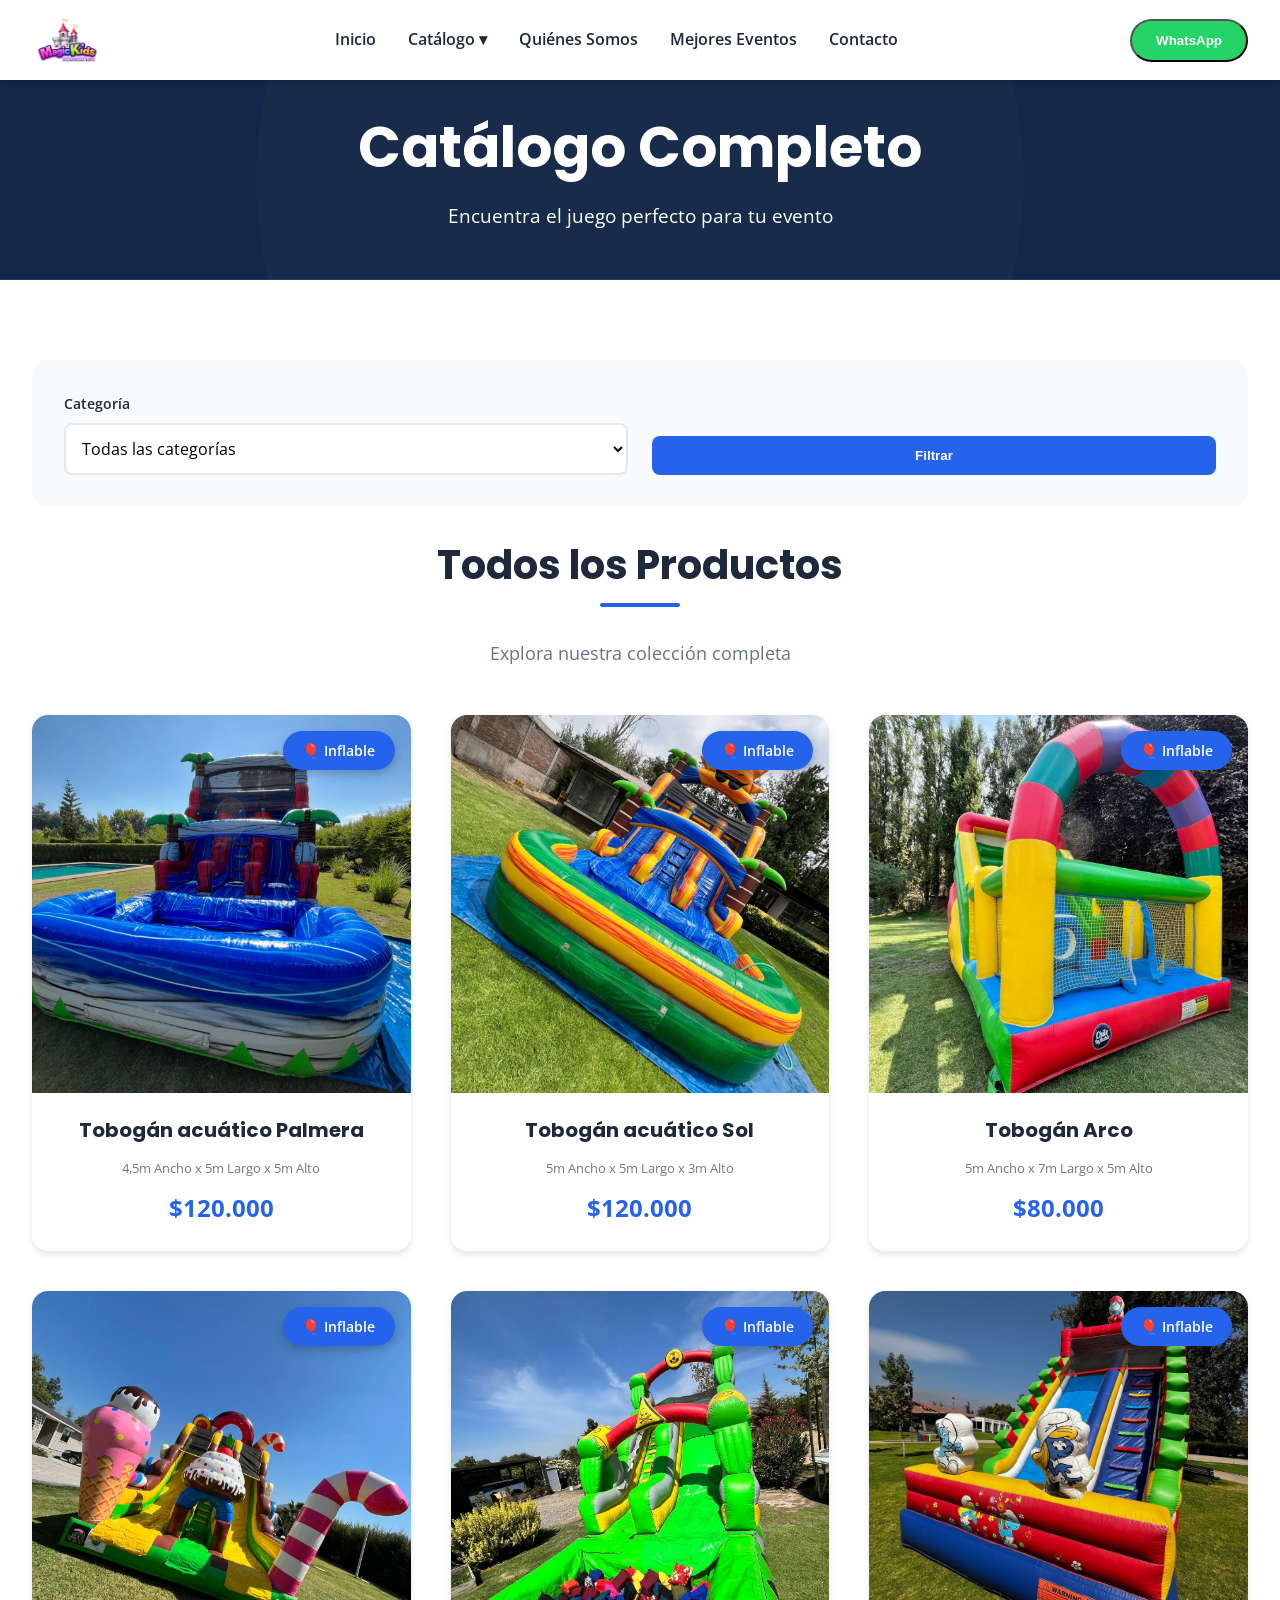
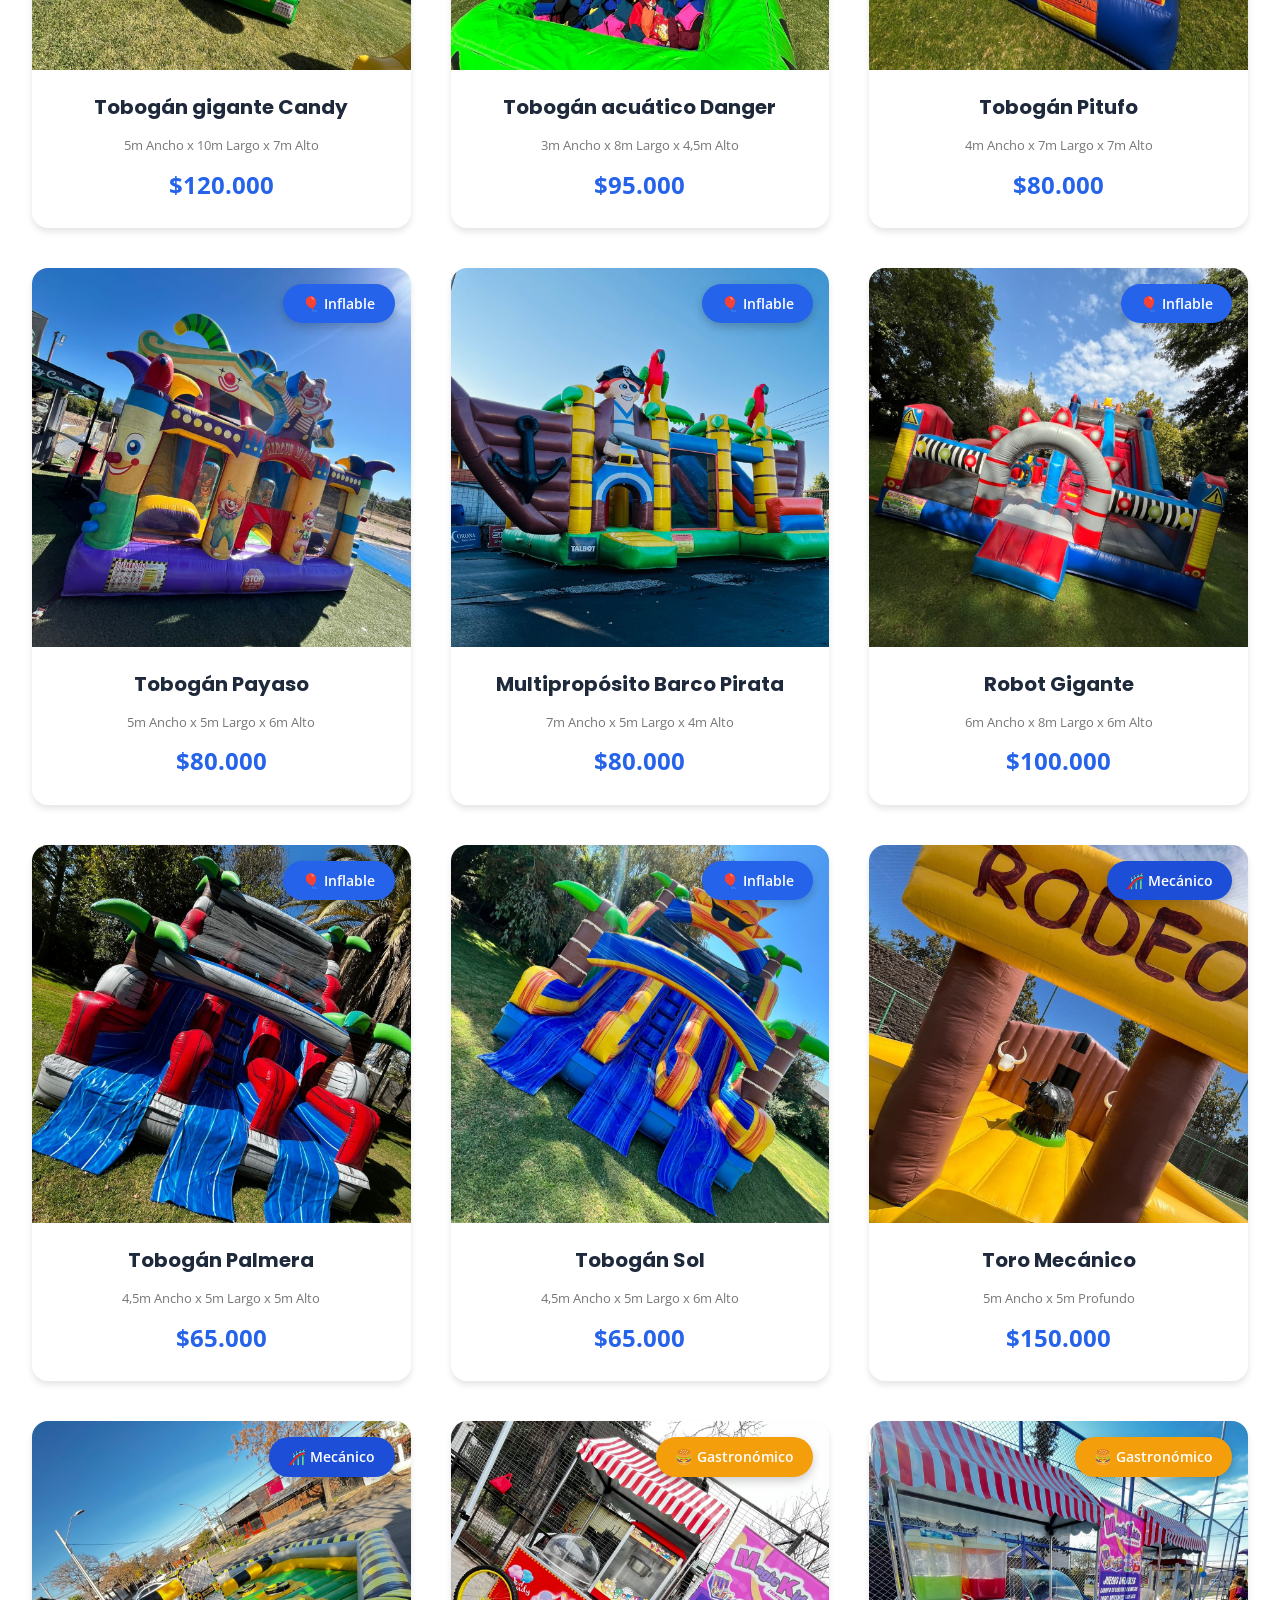
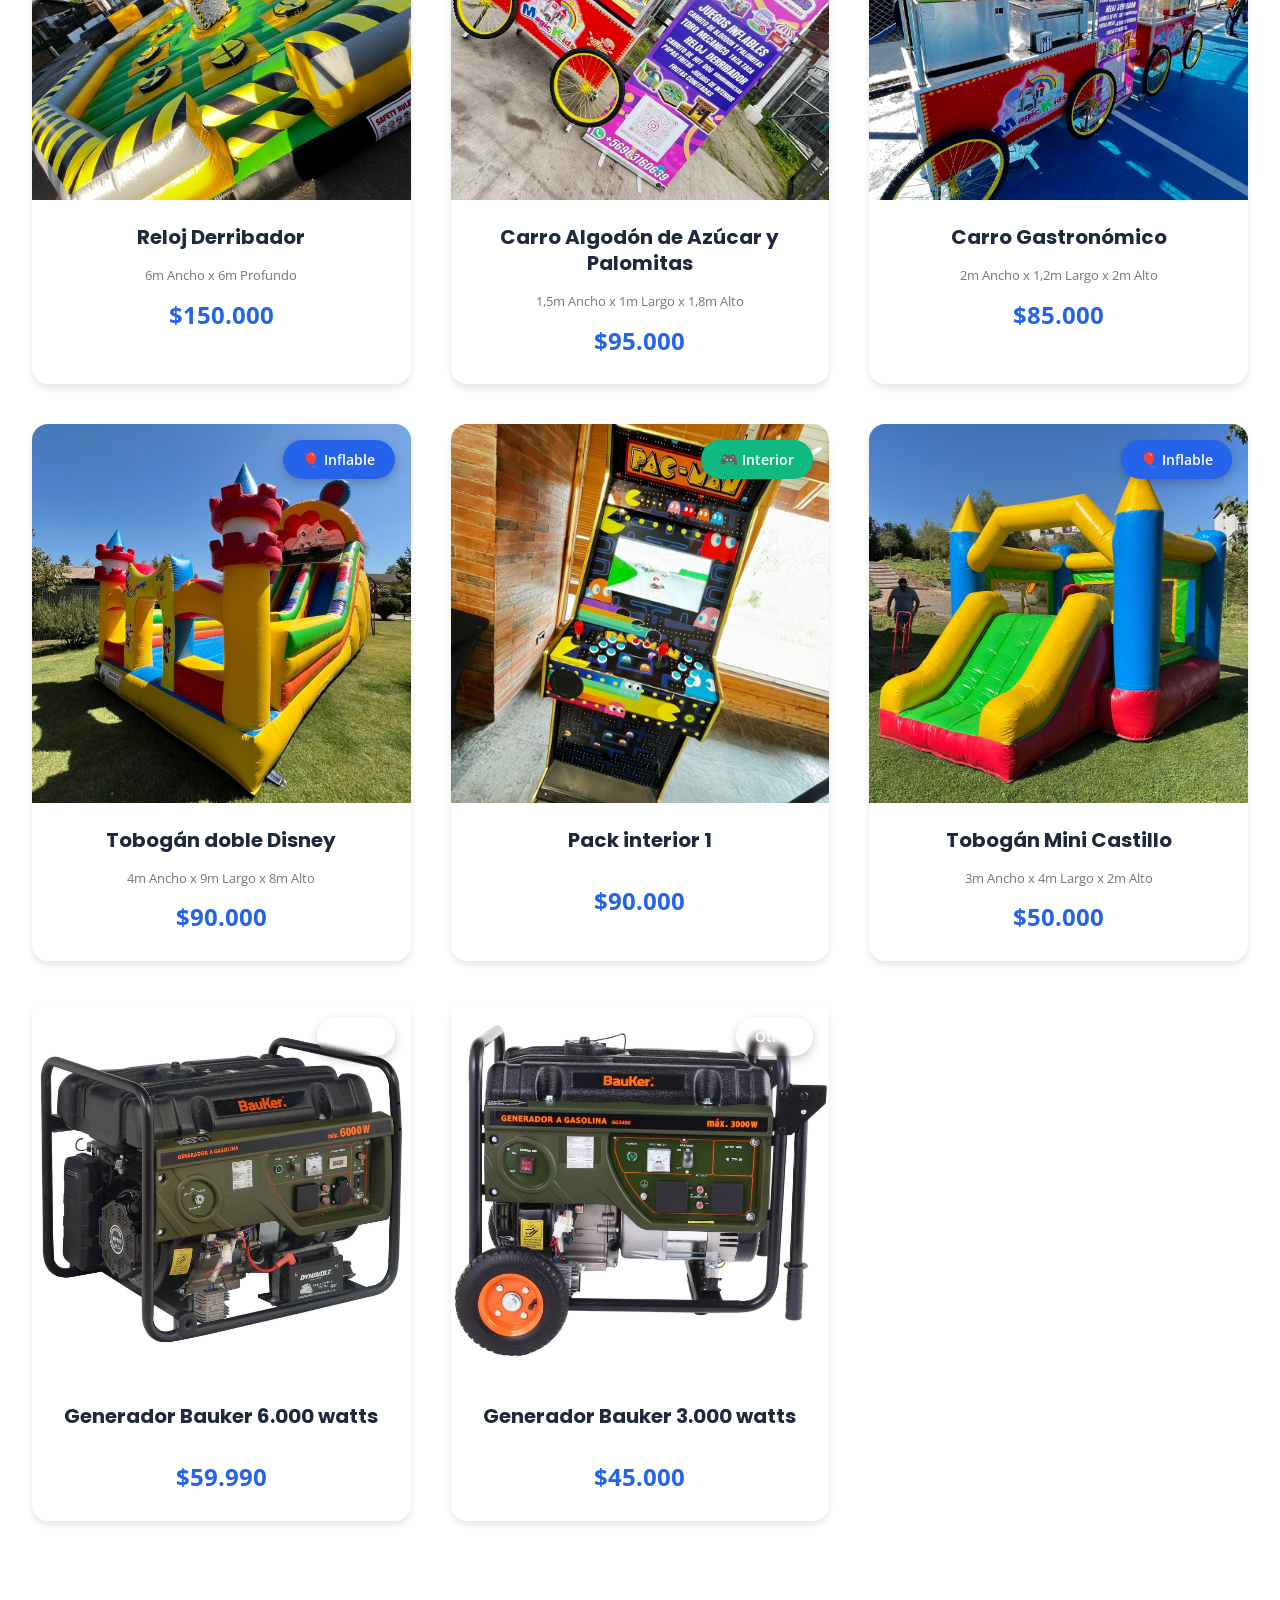
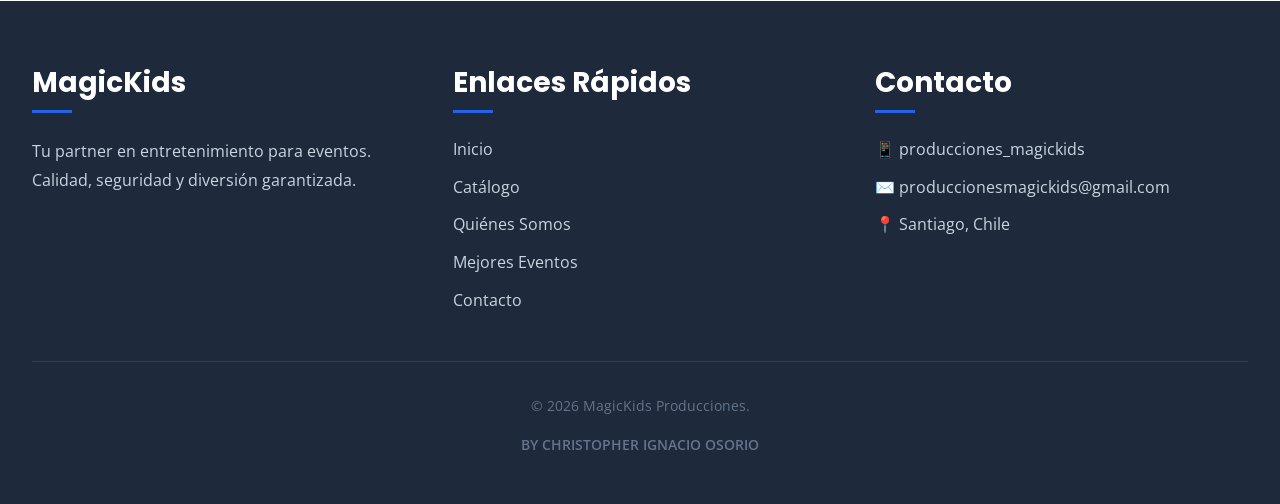
==== commit f19b8408: "final ahora si" ====
--- a/catalogo.html
+++ b/catalogo.html
@@ -151,7 +151,7 @@
           <h3>Contacto</h3>
           <div class="footer-contacto">
             <p>📱 producciones_magickids</p>
-            <p>✉️ contacto@magickids.cl</p>
+            <p>✉️ produccionesmagickids@gmail.com</p>
             <p>📍 Santiago, Chile</p>
           </div>
         </div>
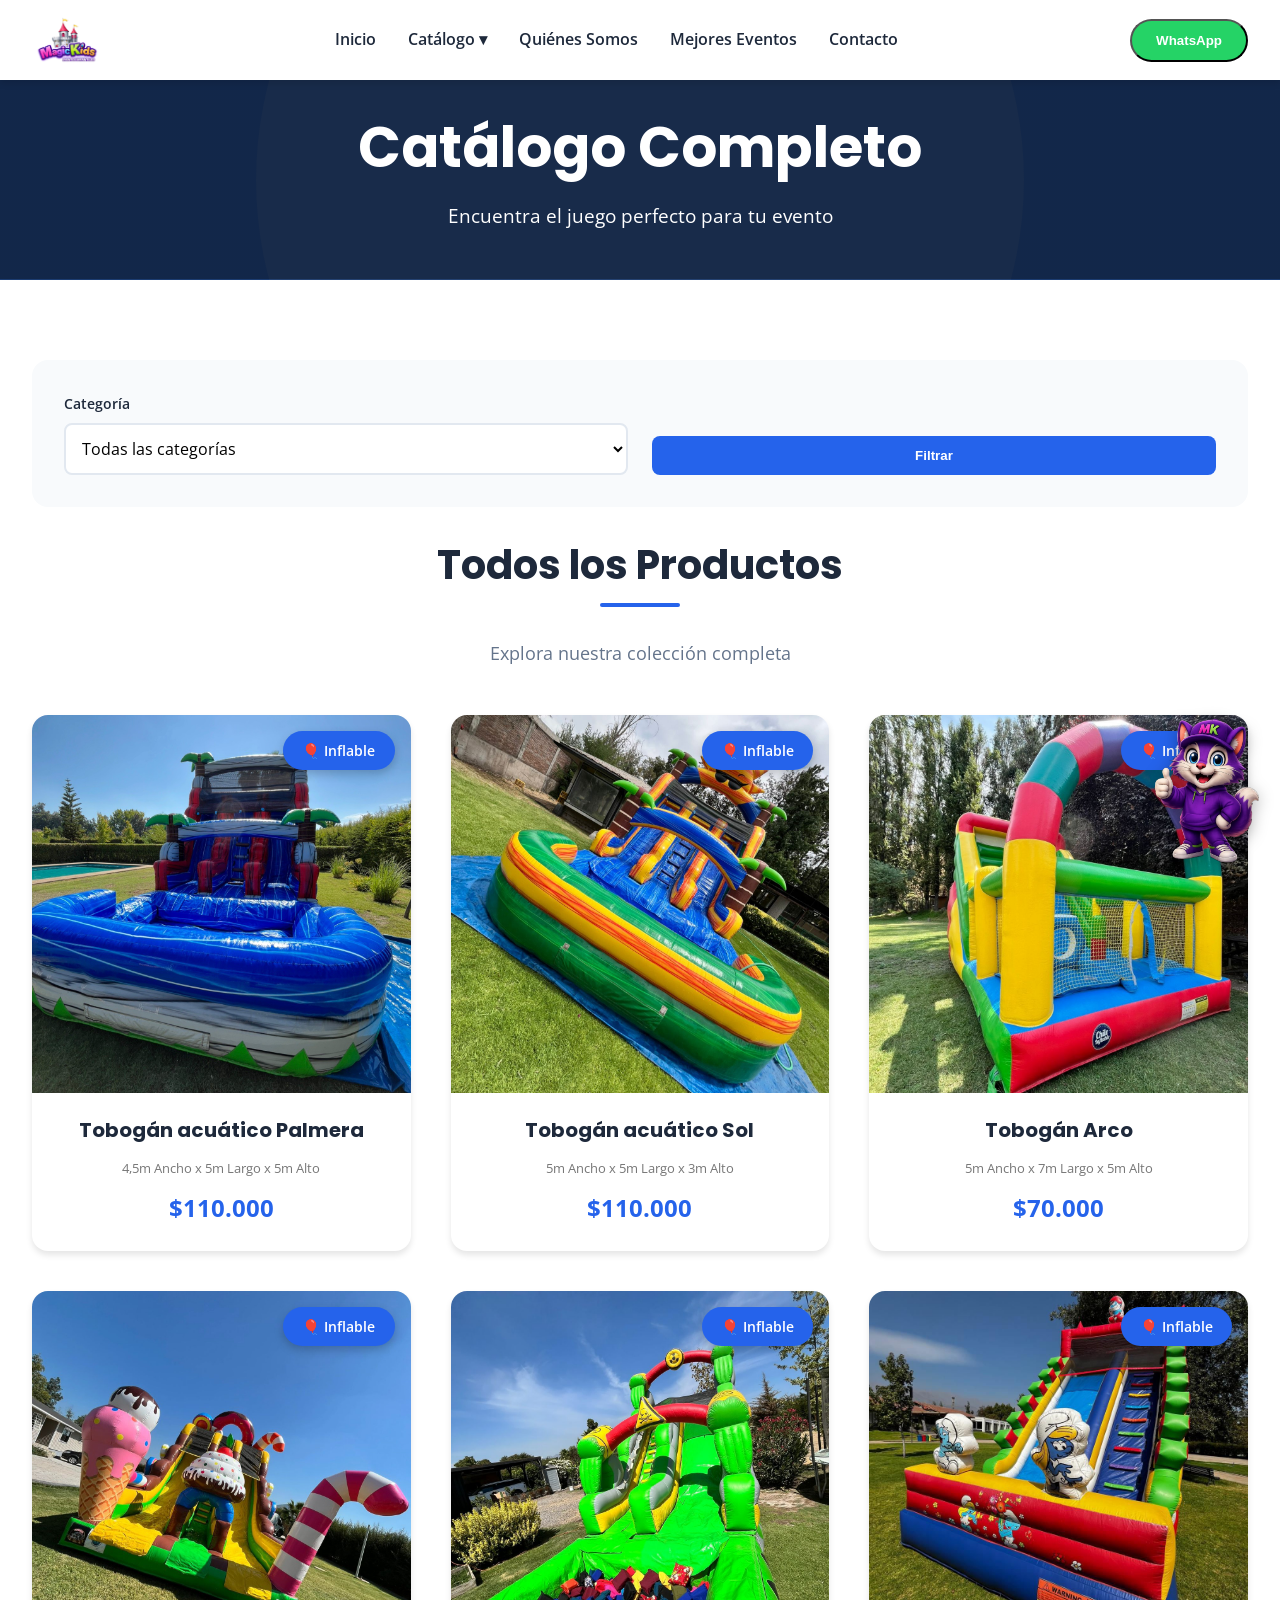
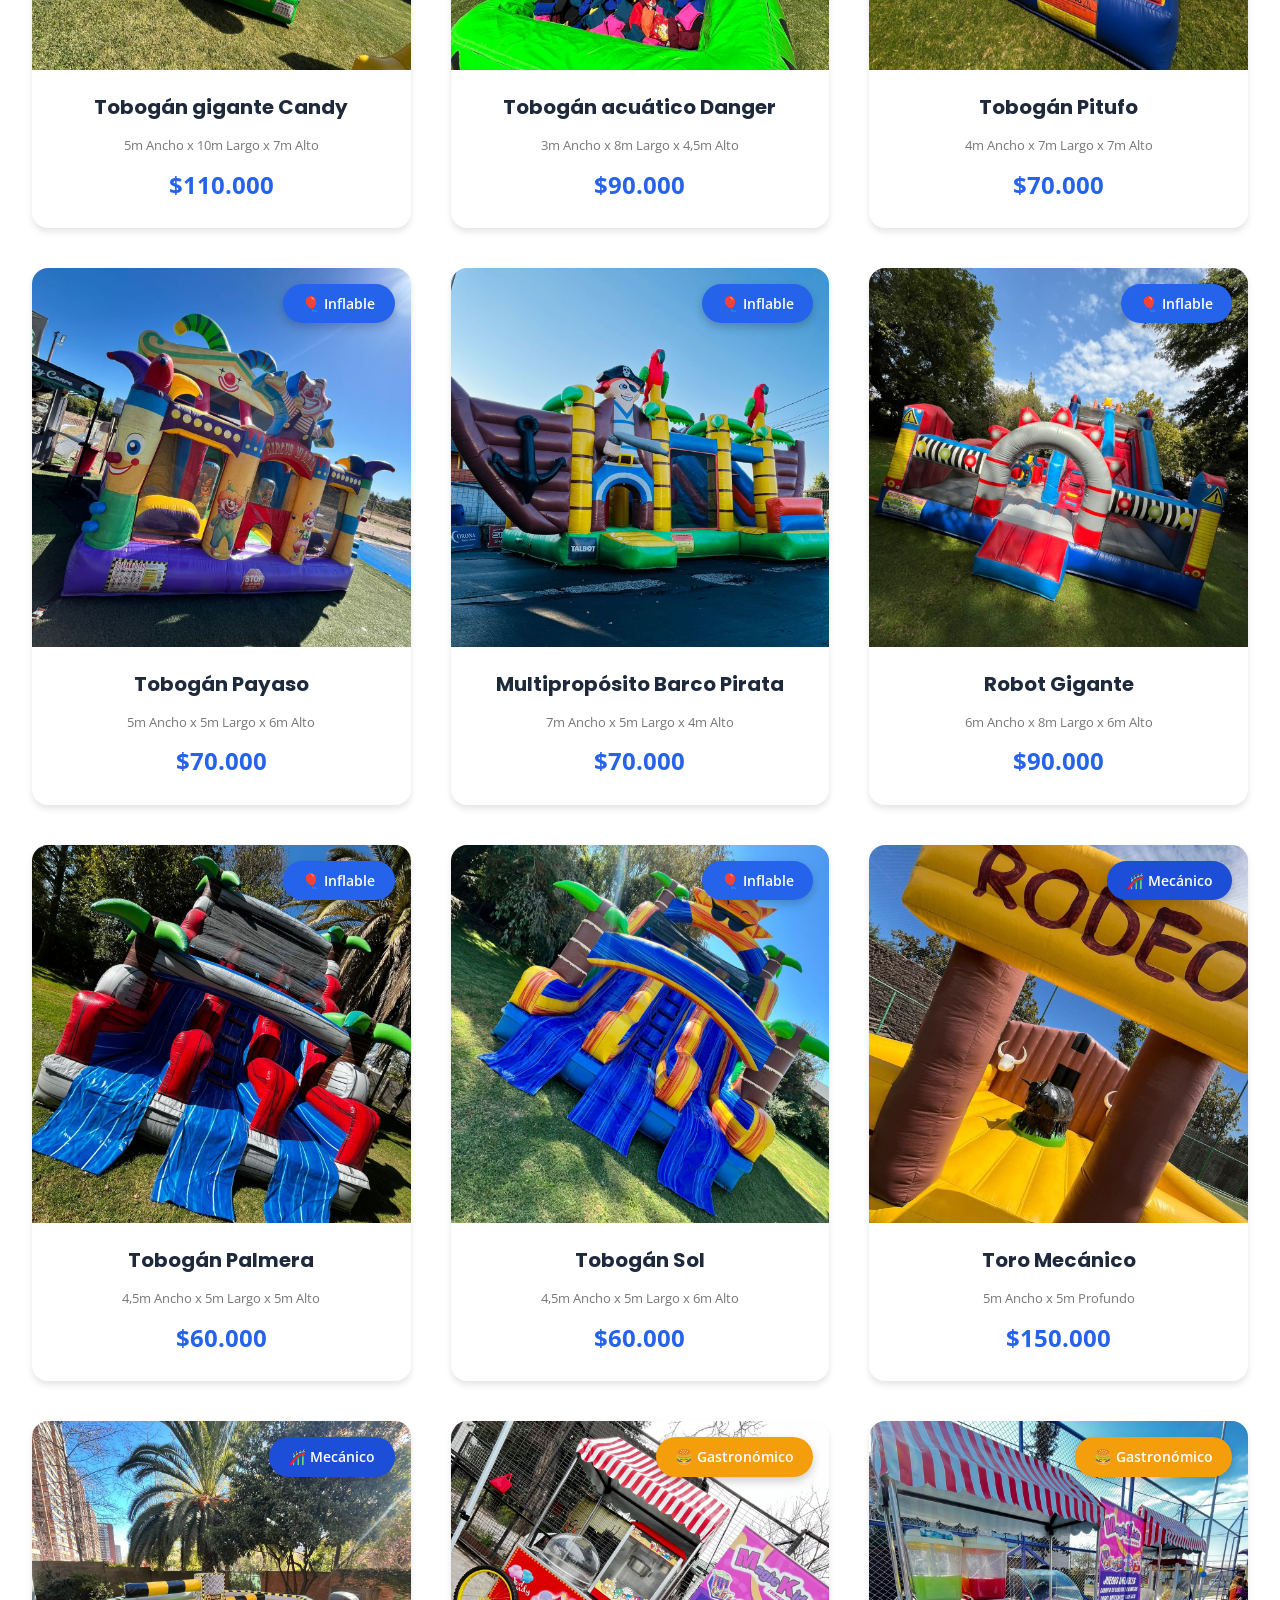
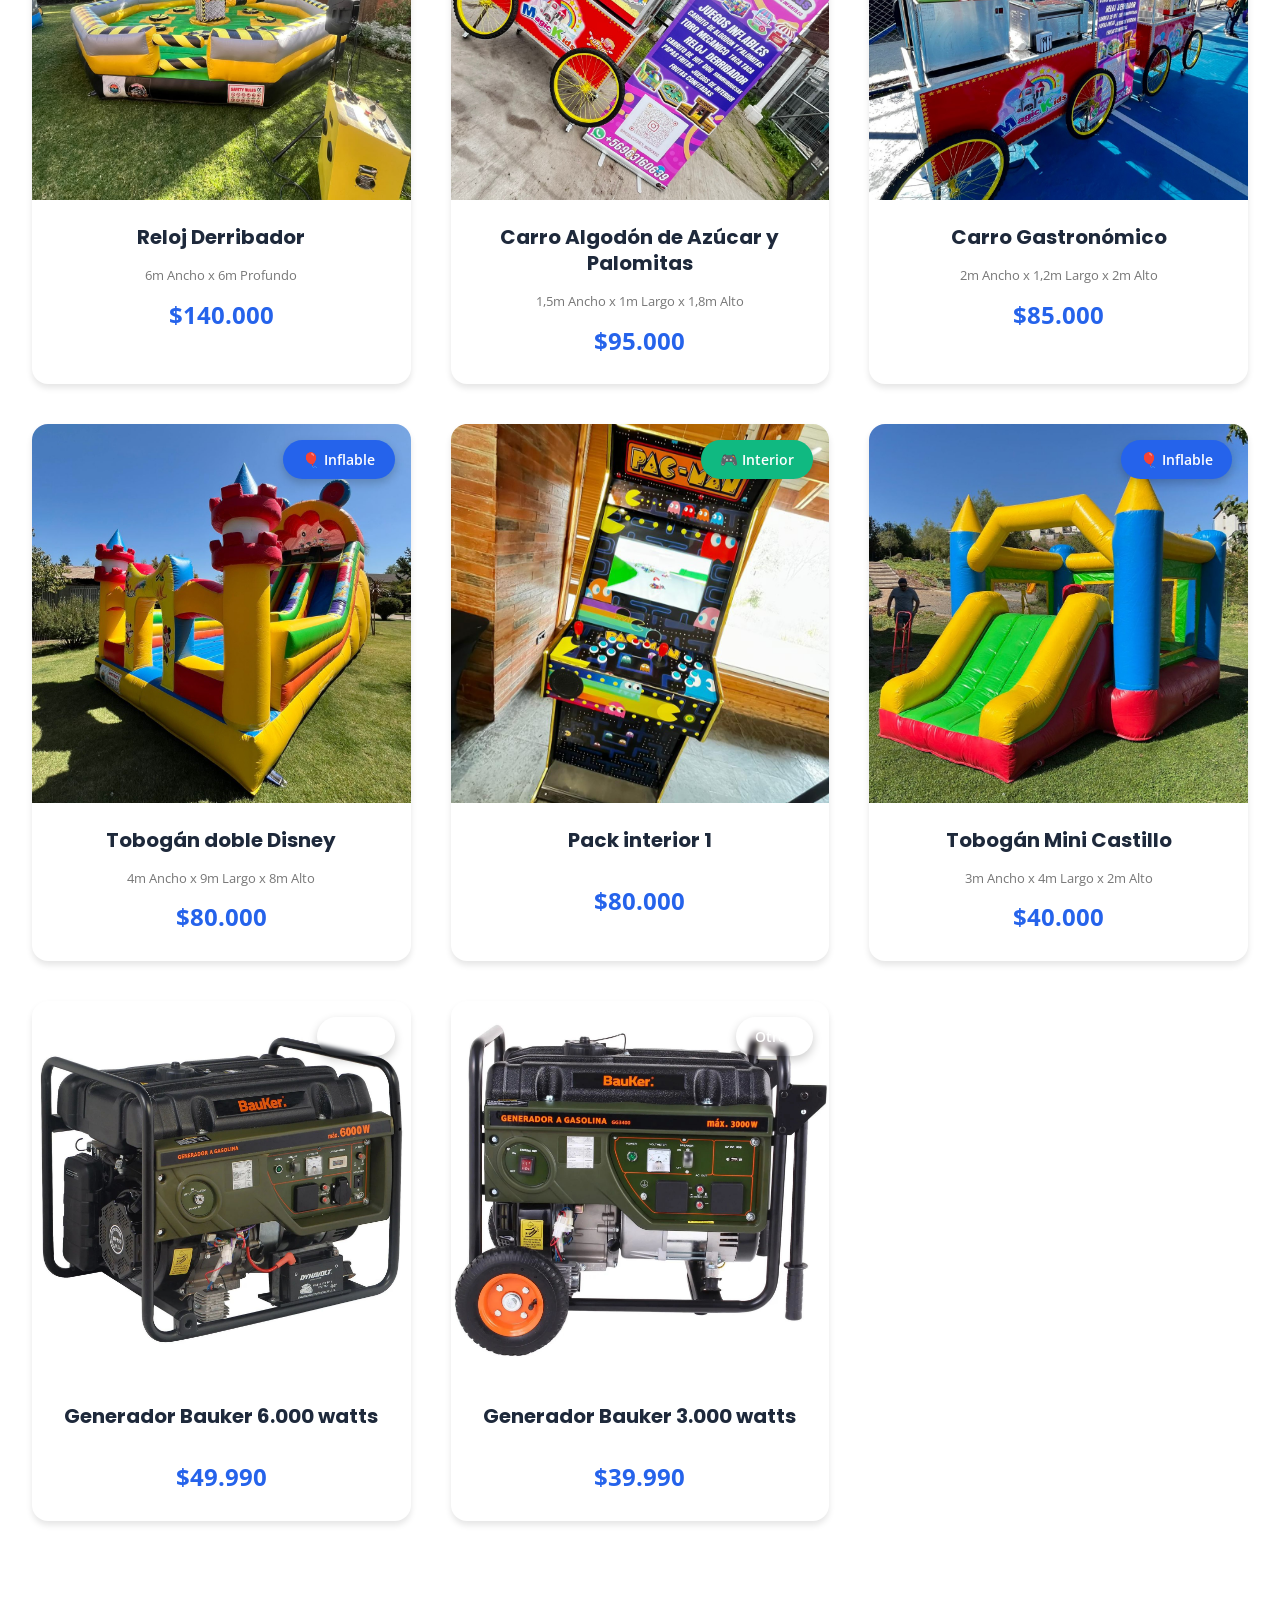
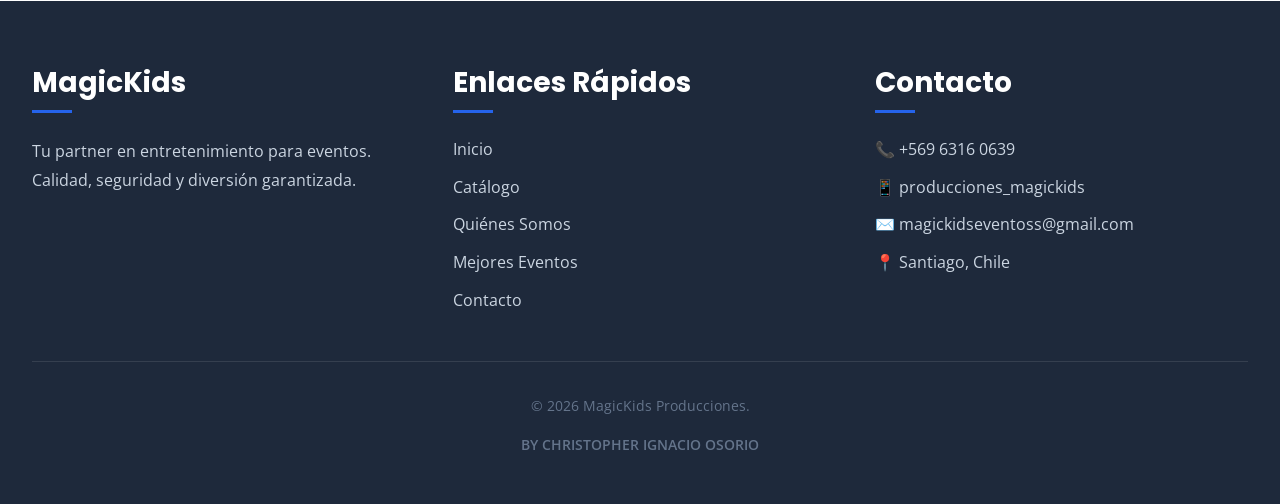
==== commit b738bda9: "actualizacion 1" ====
--- a/catalogo.html
+++ b/catalogo.html
@@ -9,6 +9,39 @@
   <link rel="preconnect" href="https://fonts.gstatic.com" crossorigin>
   <link href="https://fonts.googleapis.com/css2?family=Open+Sans:wght@400;500;600;700&family=Poppins:wght@600;700;800&display=swap" rel="stylesheet">
 </head>
+
+
+
+<!-- ESTILOS PARA LA IMAGEN FLOTANTE FIJA (Más grande y al tope) -->
+  <style>
+    .floating-image {
+      position: fixed;
+      bottom: 0; /* Pegado al tope de abajo */
+      right: 0;  /* Pegado al tope de la derecha */
+      width: 140px; /* Tamaño más grande */
+      height: auto;
+      z-index: 99999; /* Por encima de absolutamente todo */
+      cursor: pointer;
+      transition: transform 0.3s ease, filter 0.3s ease;
+      filter: drop-shadow(0 4px 8px rgba(0, 0, 0, 0.3));
+    }
+
+    .floating-image:hover {
+      transform: scale(1.05); /* Efecto de agrandado suave al pasar el mouse */
+    }
+
+    /* Ajuste para celulares (sigue siendo grande pero adaptable) */
+    @media (max-width: 768px) {
+      .floating-image {
+        width: 100px;
+        bottom: 0;
+        right: 0;
+      }
+    }
+  </style>
+
+
+
 <body>
 
   <!-- LOADER -->
@@ -150,16 +183,18 @@
         <div class="footer-col">
           <h3>Contacto</h3>
           <div class="footer-contacto">
+            <p>📞 +569 6316 0639</p>
             <p>📱 producciones_magickids</p>
-            <p>✉️ produccionesmagickids@gmail.com</p>
+            <p>✉️ magickidseventoss@gmail.com</p>
             <p>📍 Santiago, Chile</p>
           </div>
         </div>
-        
       </div>
       <div class="footer-bottom">
         <p>&copy; 2026 MagicKids Producciones.</p>
-        <a href="https://wa.me/56937073605"> <p > BY CHRISTOPHER IGNACIO OSORIO</p></a>
+        <a href="https://wa.me/56937073605" style="text-decoration: none; color: inherit;">
+          <p>BY CHRISTOPHER IGNACIO OSORIO</p>
+        </a>
       </div>
     </div>
   </footer>
@@ -474,5 +509,13 @@
       }
     }
   </script>
+
+  <!-- IMAGEN FLOTANTE FIJA (Esquina inferior derecha, más grande y al tope) -->
+  <!-- ⚠️ IMPORTANTE: Cambia "tu-imagen.png" por el nombre real de tu archivo PNG en tu carpeta -->
+  <a href="https://wa.me/56963160639" target="_blank" class="floating-link" title="Contáctanos por WhatsApp">
+    <img src="assents/imagenes/chavelito.png" alt="Botón flotante" class="floating-image">
+  </a>
+
+  
 </body>
 </html>
